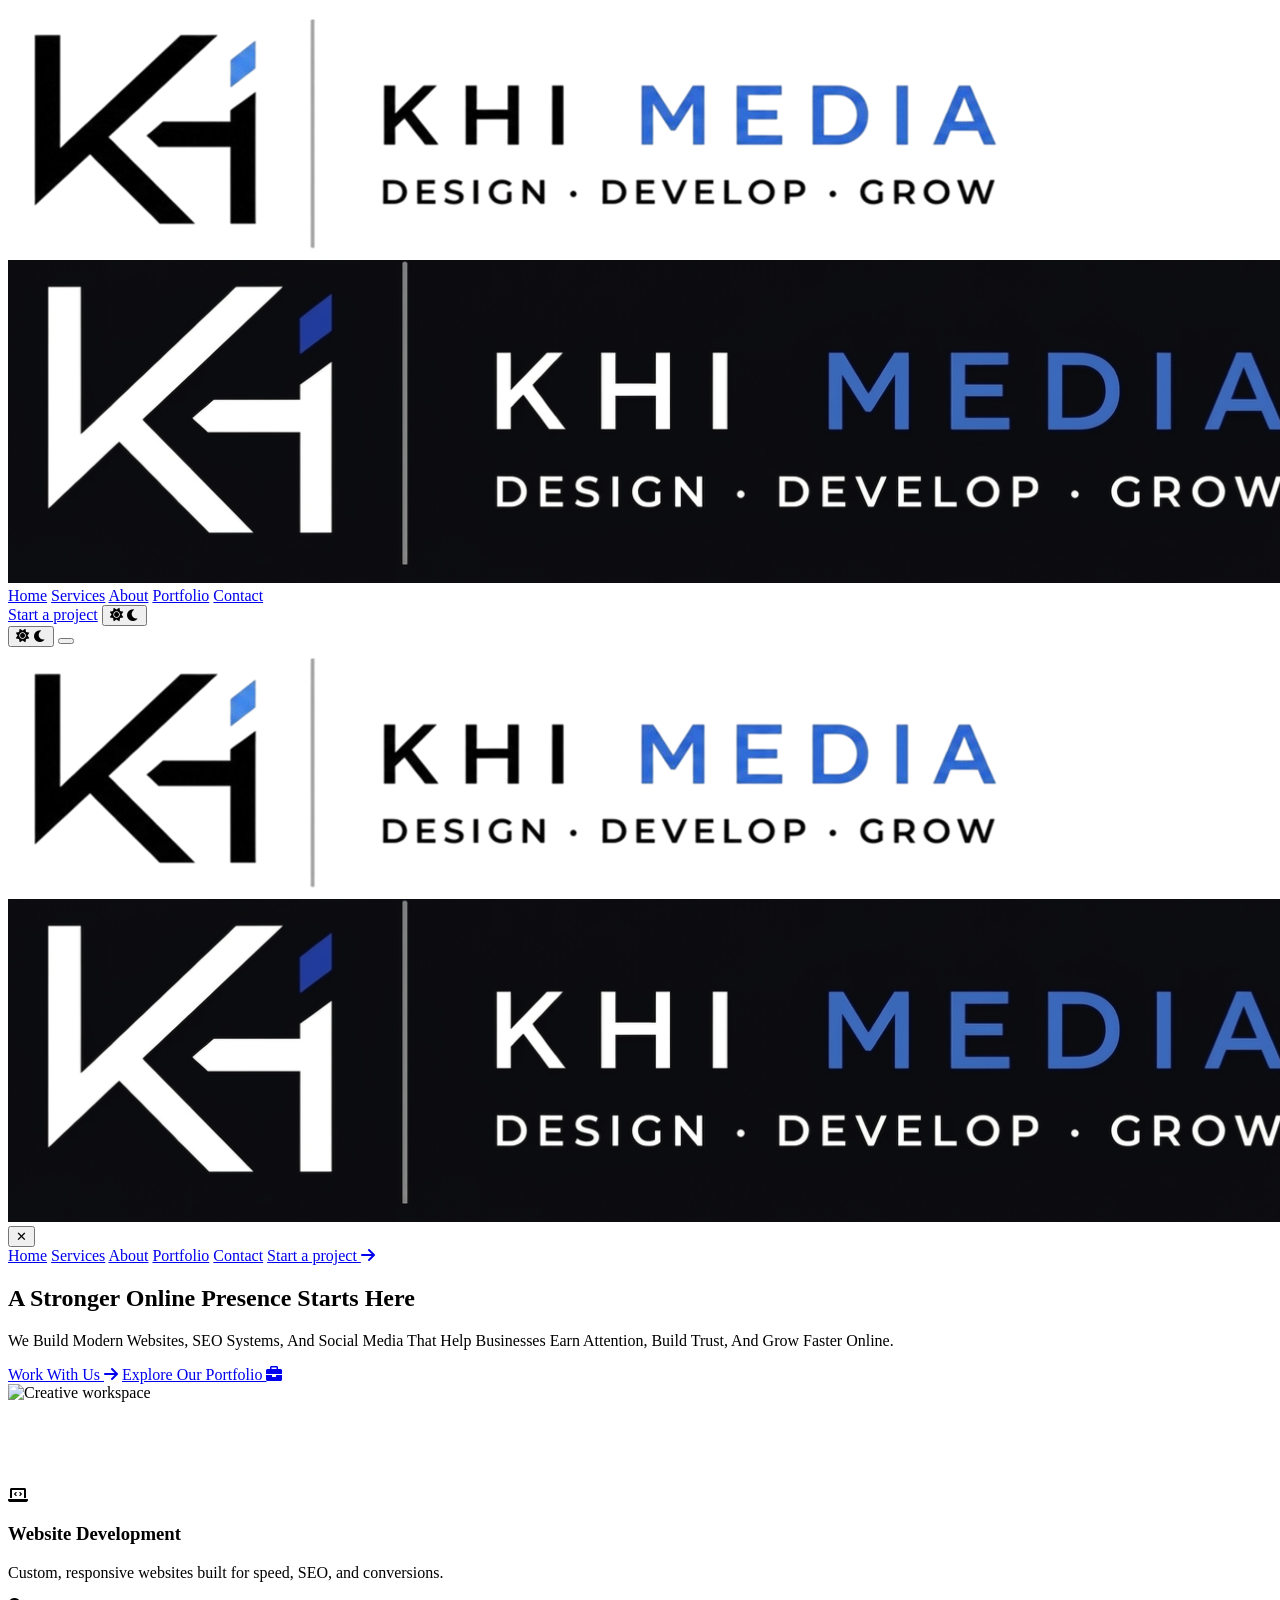
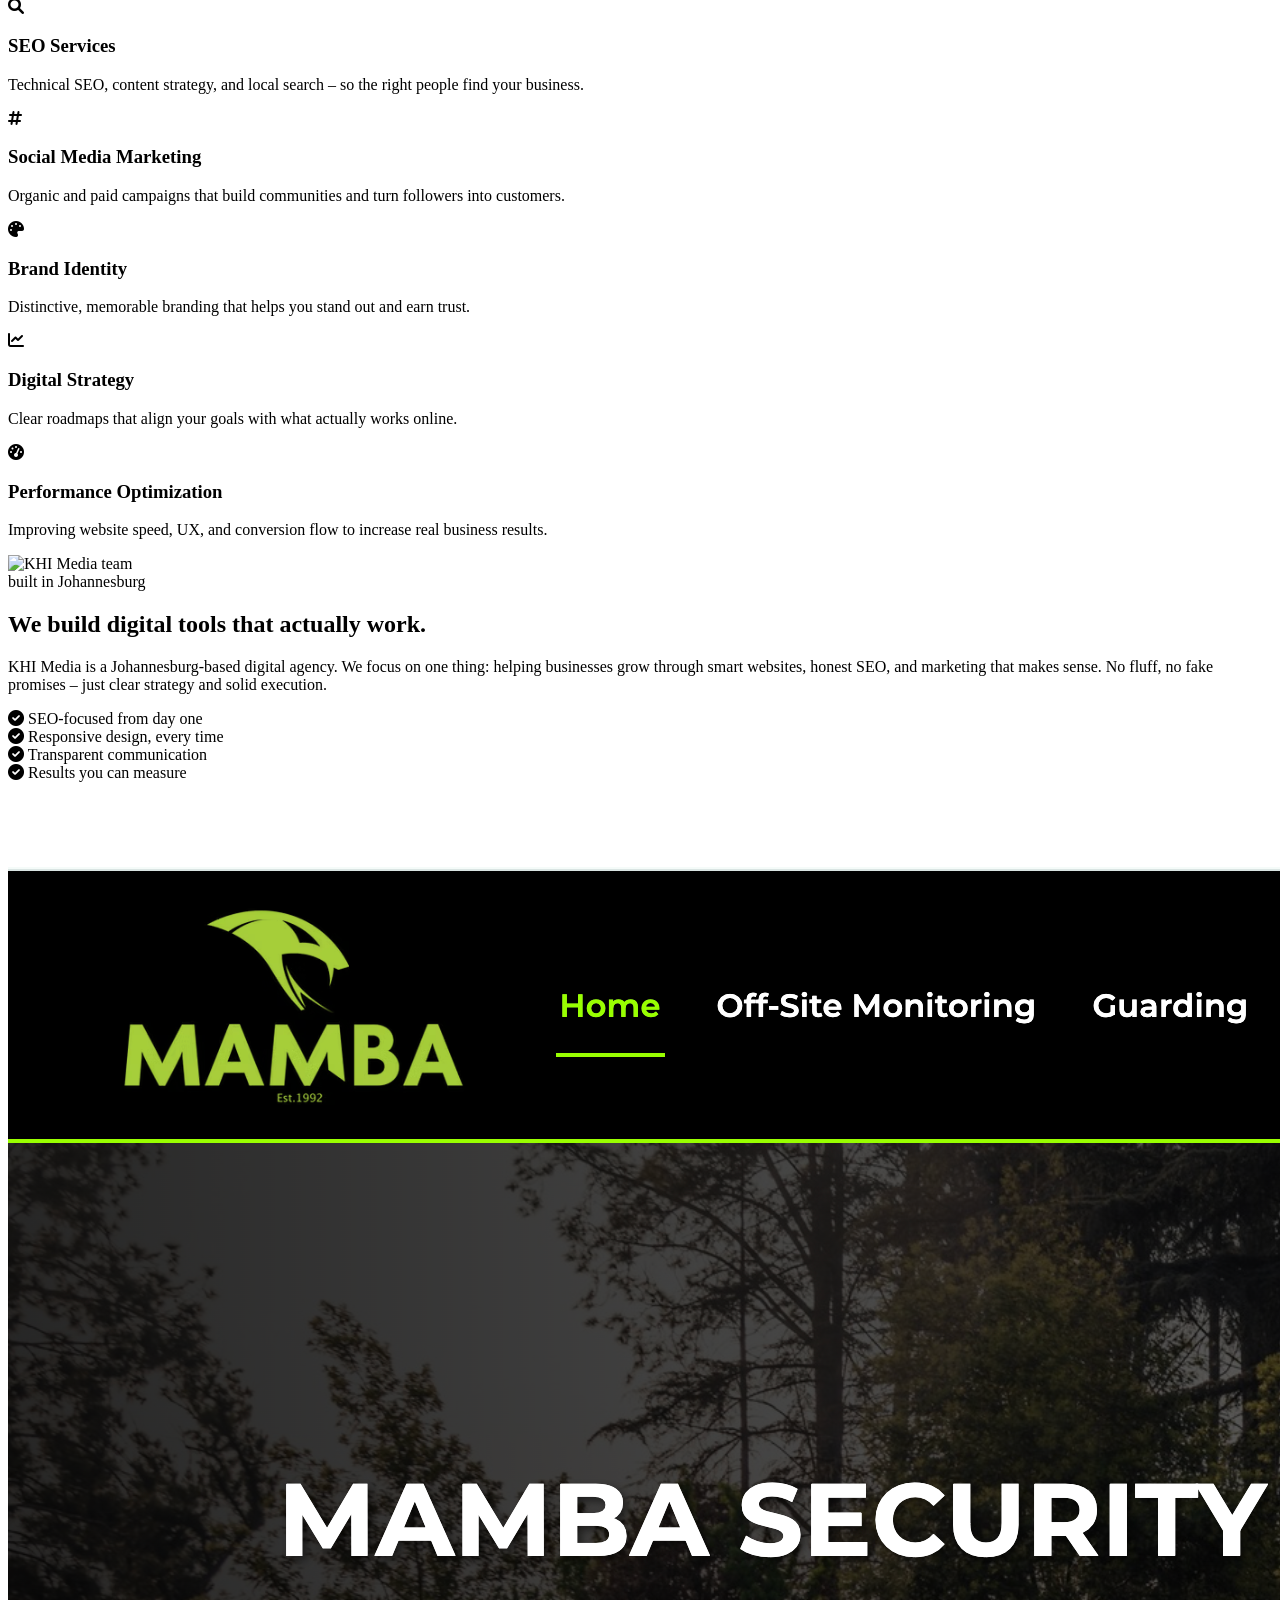
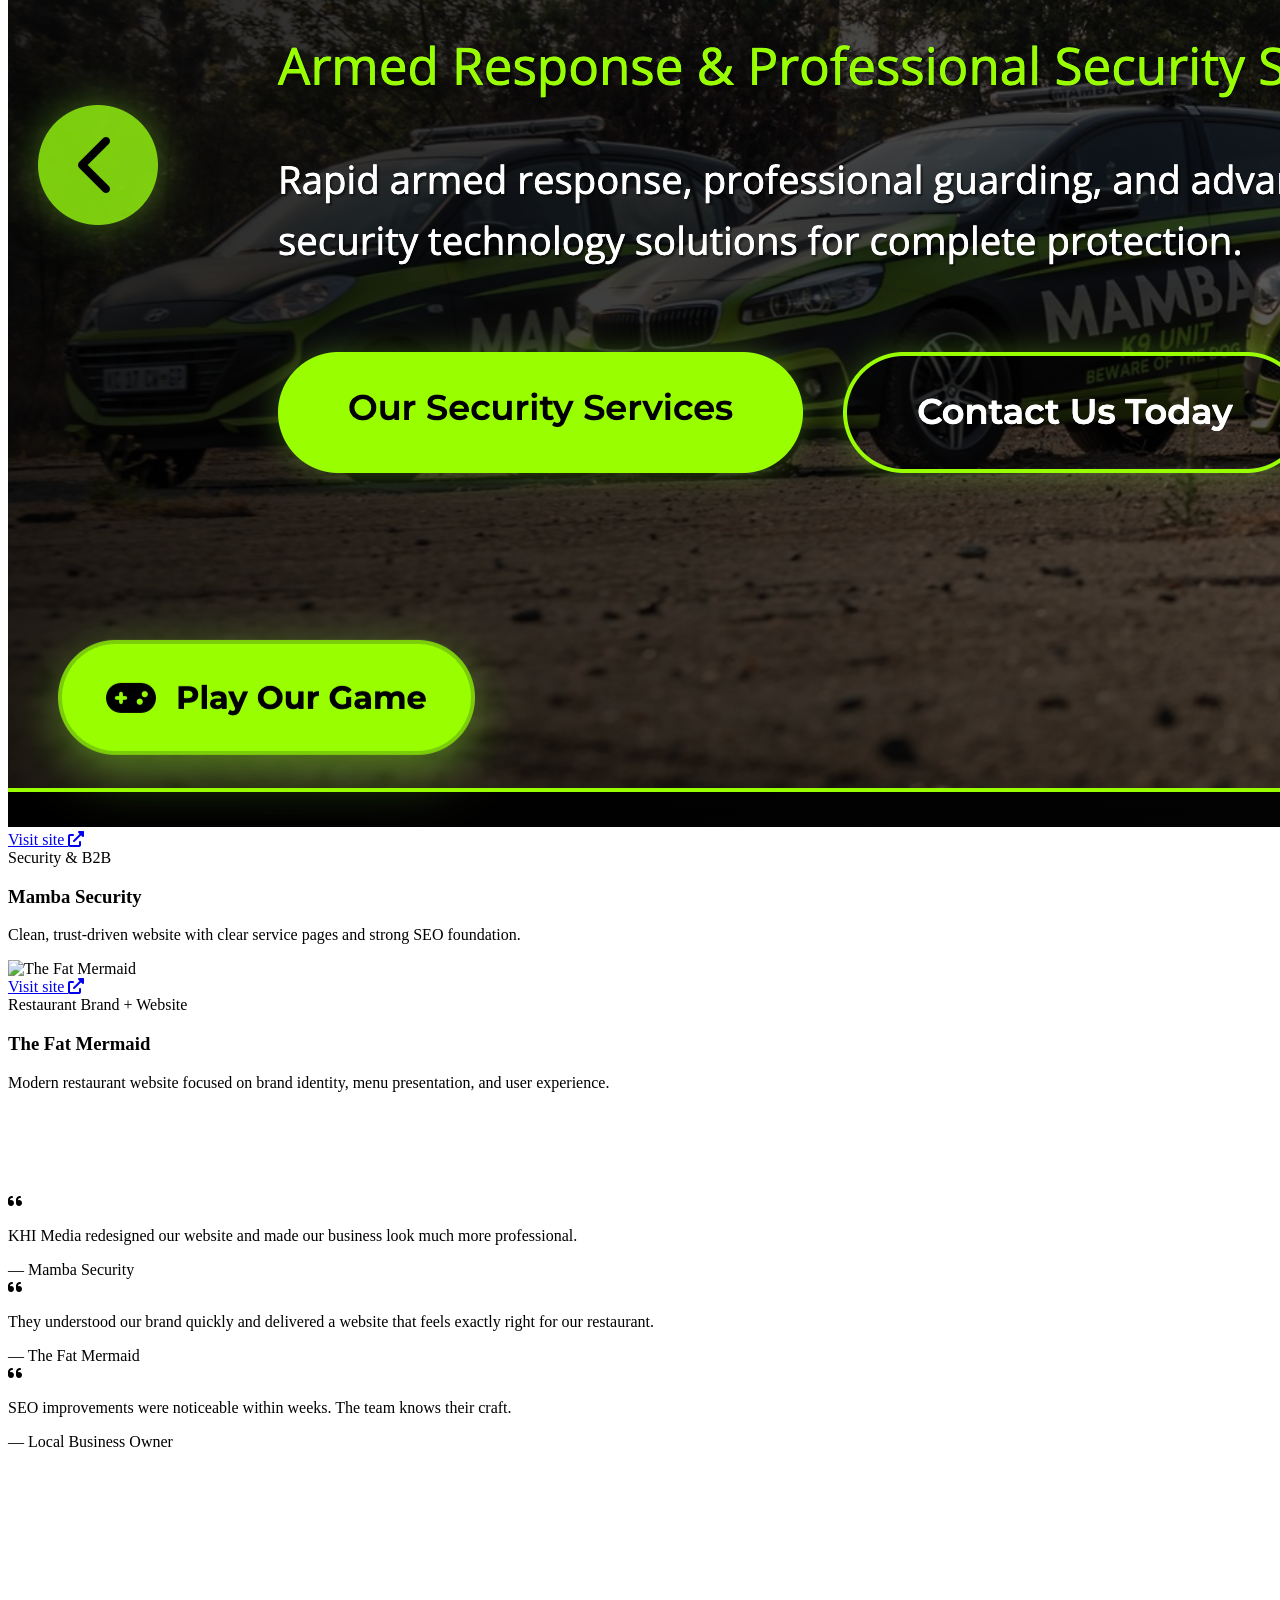
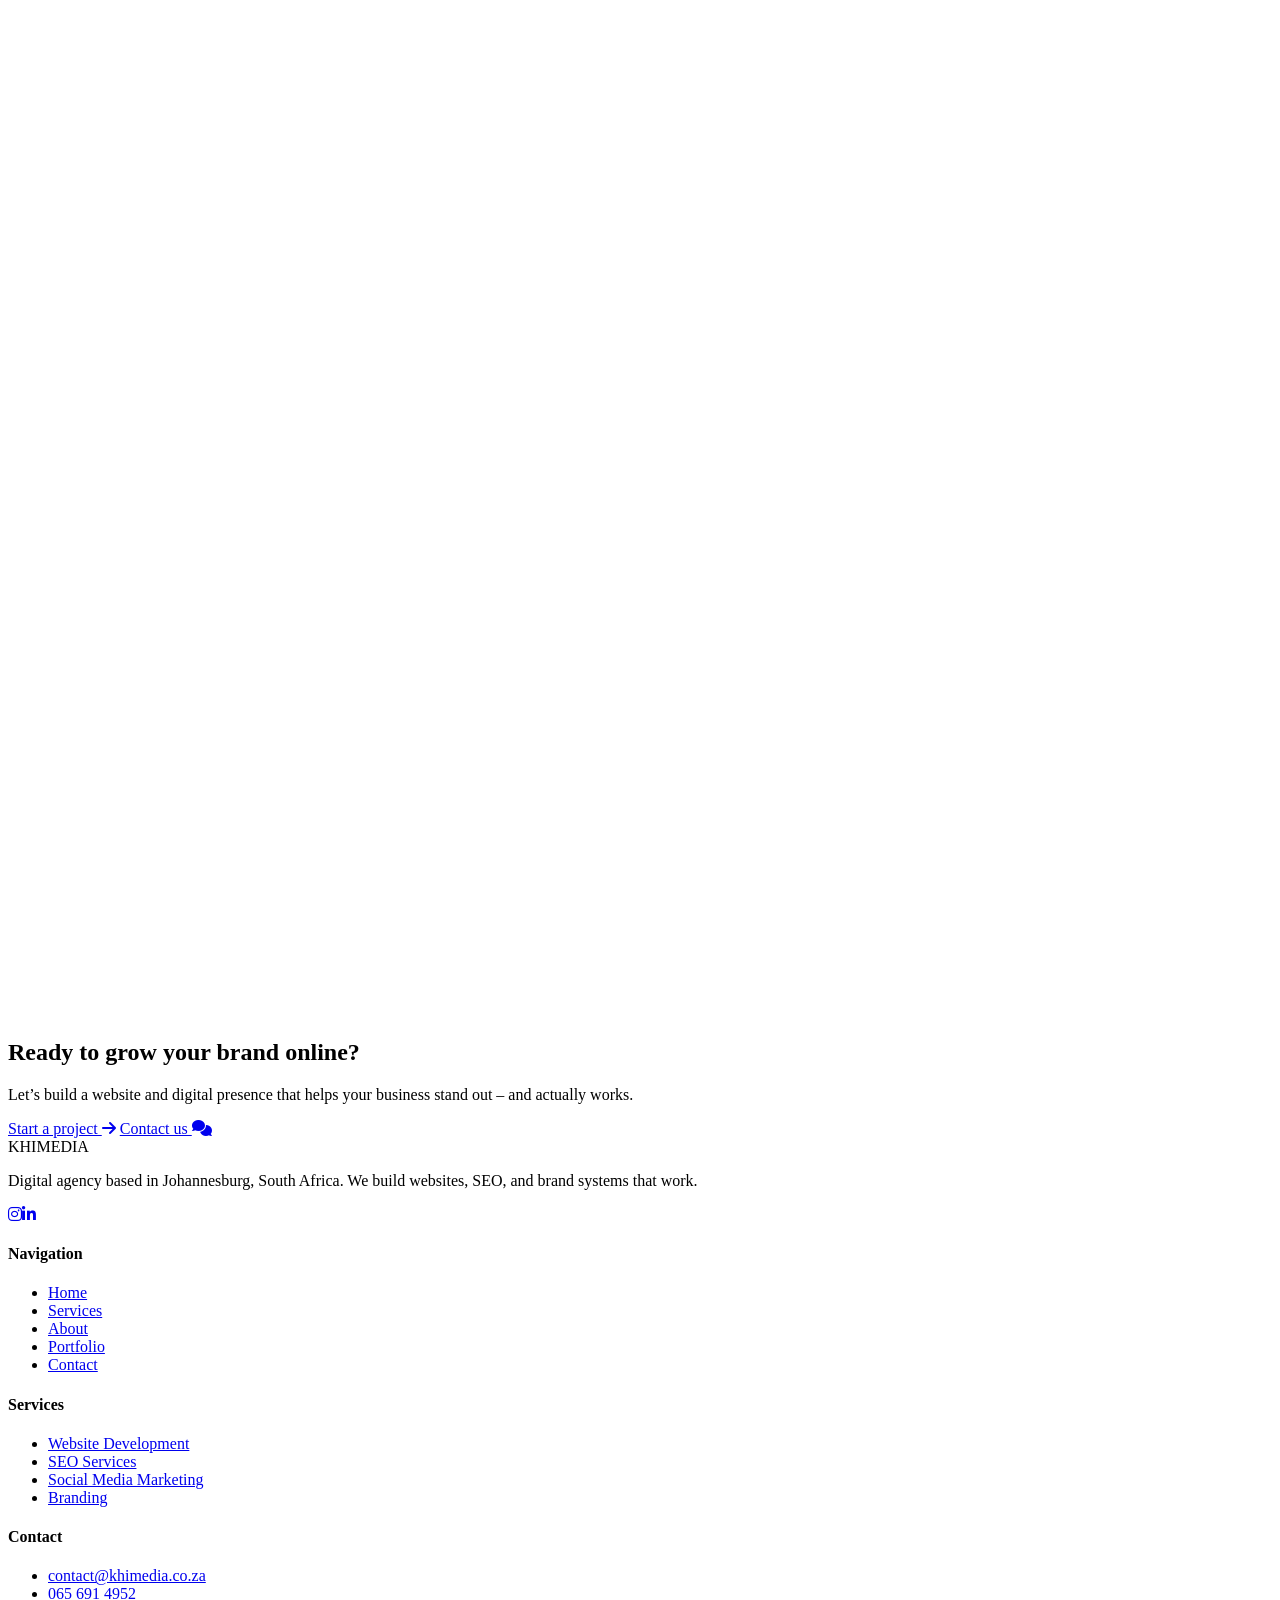
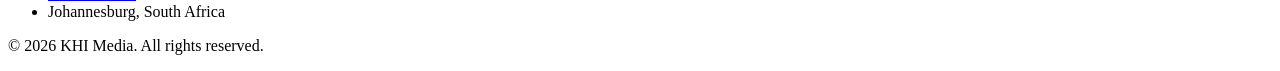
==== index.html @ cb88838f "Initial commit: KHI Media website with premium features - Responsive design with dark/light theme sw" ====
<!DOCTYPE html>
<html lang="en">
<head>
  <meta charset="UTF-8">
  <meta name="viewport" content="width=device-width, initial-scale=1.0, maximum-scale=1.0, user-scalable=no, viewport-fit=cover">
  <meta name="description" content="KHI Media — high-performance websites, SEO, and digital strategy for businesses that want to grow. Based in Johannesburg.">
  <title>KHI Media | Premium Digital Agency — Johannesburg</title>
  
  <link href="https://fonts.googleapis.com/css2?family=Inter:opsz,wght@14..32,300;14..32,400;14..32,500;14..32,600;14..32,700;14..32,800&display=swap" rel="stylesheet">
  <link href="https://api.fontshare.com/v2/css?f[]=satoshi@1,900,700,500,300,400&display=swap" rel="stylesheet">
  <link rel="stylesheet" href="https://cdnjs.cloudflare.com/ajax/libs/font-awesome/6.0.0-beta3/css/all.min.css">
  <link rel="stylesheet" href="index.css">
</head>
<body>
  <!-- Parallax Background -->
  <div class="parallax-container">
    <div class="parallax-layer parallax-bg-1"></div>
    <div class="parallax-layer parallax-bg-2"></div>
  </div>

  <header class="navbar">
    <div class="container nav-container">
      <div class="logo">
        <img src="lightlogo.png" alt="KHI Media logo" class="logo-image light-logo">
        <img src="darklogo.png" alt="KHI Media logo" class="logo-image dark-logo">
      </div>

      <nav class="nav-links">
        <a href="index.html" class="nav-link">Home</a>
        <a href="services.html" class="nav-link">Services</a>
        <a href="about.html" class="nav-link">About</a>
        <a href="portfolio.html" class="nav-link">Portfolio</a>
        <a href="contact.html" class="nav-link">Contact</a>
      </nav>

      <div class="desktop-right-group">
        <a href="contact.html" class="start-project-desktop">Start a project</a>
        <button class="theme-toggle" id="themeToggle" aria-label="Switch theme">
          <i class="fas fa-sun"></i>
          <i class="fas fa-moon"></i>
        </button>
      </div>

      <div class="mobile-controls">
        <button class="theme-toggle mobile-theme-toggle" id="mobileThemeToggle" aria-label="Switch theme">
          <i class="fas fa-sun"></i>
          <i class="fas fa-moon"></i>
        </button>
        <button class="mobile-toggle" aria-label="Menu">
          <span></span><span></span><span></span>
        </button>
      </div>
    </div>
  </header>

  <div class="menu-overlay" id="menuOverlay">
    <div class="menu-overlay-header">
      <div class="menu-logo">
        <img src="lightlogo.png" alt="KHI Media logo" class="menu-logo-image light-logo">
        <img src="darklogo.png" alt="KHI Media logo" class="menu-logo-image dark-logo">
      </div>
      <button class="menu-close-btn" id="menuCloseBtn" aria-label="Close menu">✕</button>
    </div>
    <div class="menu-overlay-inner">
      <nav class="mobile-nav">
        <a href="index.html" class="mobile-nav-link">Home</a>
        <a href="services.html" class="mobile-nav-link">Services</a>
        <a href="about.html" class="mobile-nav-link">About</a>
        <a href="portfolio.html" class="mobile-nav-link">Portfolio</a>
        <a href="contact.html" class="mobile-nav-link">Contact</a>
        <a href="contact.html" class="mobile-cta">Start a project <i class="fas fa-arrow-right"></i></a>
      </nav>
    </div>
  </div>

  <main>
    <!-- Hero Section – IMPROVED (sharp copy, clear hierarchy, no numbers) -->
    <section id="home" class="hero">
      <div class="container hero-container">
        <div class="hero-content">
          <h1 class="hero-title">A Stronger Online Presence <span class="accent-text">Starts Here</span></h1>
          <p class="hero-subtext">We Build Modern Websites, SEO Systems, And Social Media That Help Businesses Earn Attention, Build Trust, And Grow Faster Online.</p>
          <div class="hero-buttons">
            <a href="contact.html" class="btn-primary magnetic cursor-interactive">Work With Us <i class="fas fa-arrow-right"></i></a>
            <a href="portfolio.html" class="btn-secondary magnetic cursor-interactive">Explore Our Portfolio <i class="fas fa-briefcase"></i></a>
          </div>
        </div>
        <div class="hero-visual">
          <div class="ambient-glow"></div>
          <div class="hero-abstract">
            <img src="https://images.unsplash.com/photo-1557804506-669a67965ba0?w=600&auto=format" alt="Creative workspace">
          </div>
        </div>
      </div>
      <div class="section-divider-blue"></div>
    </section>

    <!-- Services Section -->
    <section id="services" class="services">
      <div class="container">
        <div class="section-header"><span class="section-tag">what we do</span><h2>Services that get results</h2></div>
        <div class="services-grid">
          <div class="service-card card-3d glass-card hover-lift magnetic cursor-interactive"><div class="card-icon"><i class="fas fa-laptop-code"></i></div><h3>Website Development</h3><p>Custom, responsive websites built for speed, SEO, and conversions.</p></div>
          <div class="service-card card-3d glass-card hover-lift magnetic cursor-interactive"><div class="card-icon"><i class="fas fa-search"></i></div><h3>SEO Services</h3><p>Technical SEO, content strategy, and local search – so the right people find your business.</p></div>
          <div class="service-card card-3d glass-card hover-lift magnetic cursor-interactive"><div class="card-icon"><i class="fas fa-hashtag"></i></div><h3>Social Media Marketing</h3><p>Organic and paid campaigns that build communities and turn followers into customers.</p></div>
          <div class="service-card card-3d glass-card hover-lift magnetic cursor-interactive"><div class="card-icon"><i class="fas fa-palette"></i></div><h3>Brand Identity</h3><p>Distinctive, memorable branding that helps you stand out and earn trust.</p></div>
          <div class="service-card card-3d glass-card hover-lift magnetic cursor-interactive"><div class="card-icon"><i class="fas fa-chart-line"></i></div><h3>Digital Strategy</h3><p>Clear roadmaps that align your goals with what actually works online.</p></div>
          <div class="service-card card-3d glass-card hover-lift magnetic cursor-interactive"><div class="card-icon"><i class="fas fa-tachometer-alt"></i></div><h3>Performance Optimization</h3><p>Improving website speed, UX, and conversion flow to increase real business results.</p></div>
        </div>
      </div>
      <div class="section-divider-blue-light"></div>
    </section>

    <!-- About Section -->
    <section id="about" class="about">
      <div class="container about-grid">
        <div class="about-image"><div class="image-wrapper"><img src="https://images.unsplash.com/photo-1522071820081-009f0129c71c?w=700&auto=format" alt="KHI Media team"></div></div>
        <div class="about-content">
          <span class="section-tag">built in Johannesburg</span>
          <h2>We build digital tools that actually work.</h2>
          <p>KHI Media is a Johannesburg‑based digital agency. We focus on one thing: helping businesses grow through smart websites, honest SEO, and marketing that makes sense. No fluff, no fake promises – just clear strategy and solid execution.</p>
          <div class="feature-list">
            <div><i class="fas fa-check-circle"></i> SEO‑focused from day one</div>
            <div><i class="fas fa-check-circle"></i> Responsive design, every time</div>
            <div><i class="fas fa-check-circle"></i> Transparent communication</div>
            <div><i class="fas fa-check-circle"></i> Results you can measure</div>
          </div>
        </div>
      </div>
      <div class="section-divider-blue"></div>
    </section>

    <!-- Portfolio Section -->
    <section id="portfolio" class="portfolio">
      <div class="container">
        <div class="section-header"><span class="section-tag">websites built to perform</span><h2>Recent work that speaks for itself</h2></div>
        <div class="portfolio-grid">
          <div class="portfolio-card"><div class="portfolio-image"><img src="mamba.png" alt="Mamba Security"><div class="overlay"><a href="https://mambasecurity.co.za" target="_blank" class="overlay-link">Visit site <i class="fas fa-external-link-alt"></i></a></div></div><div class="portfolio-info"><span class="portfolio-category">Security & B2B</span><h3>Mamba Security</h3><p>Clean, trust‑driven website with clear service pages and strong SEO foundation.</p></div></div>
          <div class="portfolio-card"><div class="portfolio-image"><img src="https://images.unsplash.com/photo-1552664730-d307ca884978?w=700&auto=format" alt="The Fat Mermaid"><div class="overlay"><a href="https://thefatmermaid.online" target="_blank" class="overlay-link">Visit site <i class="fas fa-external-link-alt"></i></a></div></div><div class="portfolio-info"><span class="portfolio-category">Restaurant Brand + Website</span><h3>The Fat Mermaid</h3><p>Modern restaurant website focused on brand identity, menu presentation, and user experience.</p></div></div>
        </div>
      </div>
      <div class="section-divider-blue-light"></div>
    </section>

    <!-- Testimonials -->
    <section class="testimonials">
      <div class="container">
        <div class="section-header"><span class="section-tag">trusted by growing brands</span><h2>What our clients say</h2></div>
        <div class="testimonial-grid">
          <div class="testimonial-card"><i class="fas fa-quote-left"></i><p>KHI Media redesigned our website and made our business look much more professional.</p><div class="author">— Mamba Security</div></div>
          <div class="testimonial-card"><i class="fas fa-quote-left"></i><p>They understood our brand quickly and delivered a website that feels exactly right for our restaurant.</p><div class="author">— The Fat Mermaid</div></div>
          <div class="testimonial-card"><i class="fas fa-quote-left"></i><p>SEO improvements were noticeable within weeks. The team knows their craft.</p><div class="author">— Local Business Owner</div></div>
        </div>
      </div>
      <div class="section-divider-blue"></div>
    </section>

    <!-- Process -->
    <section id="process" class="process">
      <div class="container">
        <div class="section-header"><span class="section-tag">our process</span><h2>How we work together</h2></div>
        <div class="process-steps">
          <div class="step"><div class="step-number">01</div><div class="step-icon"><i class="fas fa-lightbulb"></i></div><h3>Discovery</h3><p>We learn your goals, audience, and competition.</p></div>
          <div class="step"><div class="step-number">02</div><div class="step-icon"><i class="fas fa-chalkboard-user"></i></div><h3>Strategy</h3><p>Define clear milestones and the best approach.</p></div>
          <div class="step"><div class="step-number">03</div><div class="step-icon"><i class="fas fa-cogs"></i></div><h3>Build</h3><p>Design, develop, and optimise for performance.</p></div>
          <div class="step"><div class="step-number">04</div><div class="step-icon"><i class="fas fa-chart-line"></i></div><h3>Refine</h3><p>Launch, monitor, and improve over time.</p></div>
        </div>
      </div>
      <div class="section-divider-blue-light"></div>
    </section>

    <!-- FAQ -->
    <section class="faq">
      <div class="container">
        <div class="section-header"><span class="section-tag">answers</span><h2>Frequently asked questions</h2></div>
        <div class="faq-list">
          <div class="faq-item"><button class="faq-question">How long does a website project take?<i class="fas fa-chevron-down"></i></button><div class="faq-answer"><p>Most websites take 3–6 weeks, depending on complexity and content.</p></div></div>
          <div class="faq-item"><button class="faq-question">Do you only work with businesses in Johannesburg?<i class="fas fa-chevron-down"></i></button><div class="faq-answer"><p>No – we work with clients across South Africa and internationally.</p></div></div>
          <div class="faq-item"><button class="faq-question">Do you offer SEO services?<i class="fas fa-chevron-down"></i></button><div class="faq-answer"><p>Yes, SEO is part of every website we build, and we also offer standalone SEO packages.</p></div></div>
          <div class="faq-item"><button class="faq-question">Can you redesign an existing website?<i class="fas fa-chevron-down"></i></button><div class="faq-answer"><p>Absolutely – we specialise in modernising older sites while keeping SEO value intact.</p></div></div>
          <div class="faq-item"><button class="faq-question">Will my website work on mobile devices?<i class="fas fa-chevron-down"></i></button><div class="faq-answer"><p>Yes, every site we build is fully responsive and tested on all screen sizes.</p></div></div>
          <div class="faq-item"><button class="faq-question">Do you provide website maintenance?<i class="fas fa-chevron-down"></i></button><div class="faq-answer"><p>Yes, we offer maintenance plans to keep your site secure and up‑to‑date.</p></div></div>
          <div class="faq-item"><button class="faq-question">How do I get started?<i class="fas fa-chevron-down"></i></button><div class="faq-answer"><p>Just click "Start a project" or contact us directly. We'll schedule a free consultation.</p></div></div>
        </div>
      </div>
      <div class="section-divider-blue"></div>
    </section>

    <!-- Final CTA -->
    <section id="contact" class="final-cta">
      <div class="container">
        <div class="cta-card">
          <h2>Ready to grow your brand online?</h2>
          <p>Let’s build a website and digital presence that helps your business stand out – and actually works.</p>
          <div class="cta-buttons">
            <a href="contact.html" class="btn-primary btn-large">Start a project <i class="fas fa-arrow-right"></i></a>
            <a href="contact.html" class="btn-secondary btn-large">Contact us <i class="fas fa-comments"></i></a>
          </div>
        </div>
      </div>
    </section>
  </main>

  <footer class="footer">
    <div class="container">
      <div class="footer-grid">
        <div class="footer-brand"><div class="logo-footer">KHI<span>MEDIA</span></div><p>Digital agency based in Johannesburg, South Africa. We build websites, SEO, and brand systems that work.</p><div class="social-links"><a href="#"><i class="fab fa-instagram"></i></a><a href="#"><i class="fab fa-linkedin-in"></i></a><a href="#"><i class="fab fa-x-twitter"></i></a></div></div>
        <div class="footer-links"><div><h4>Navigation</h4><ul><li><a href="index.html">Home</a></li><li><a href="services.html">Services</a></li><li><a href="about.html">About</a></li><li><a href="portfolio.html">Portfolio</a></li><li><a href="contact.html">Contact</a></li></ul></div><div><h4>Services</h4><ul><li><a href="services.html">Website Development</a></li><li><a href="services.html">SEO Services</a></li><li><a href="services.html">Social Media Marketing</a></li><li><a href="services.html">Branding</a></li></ul></div><div><h4>Contact</h4><ul><li><a href="mailto:contact@khimedia.co.za">contact@khimedia.co.za</a></li><li><a href="tel:+27656914952">065 691 4952</a></li><li>Johannesburg, South Africa</li></ul></div></div>
      </div>
      <div class="footer-bottom"><p>© <span id="currentYear"></span> KHI Media. All rights reserved.</p></div>
    </div>
  </footer>

  <script src="index.js"></script>
</body>
</html>
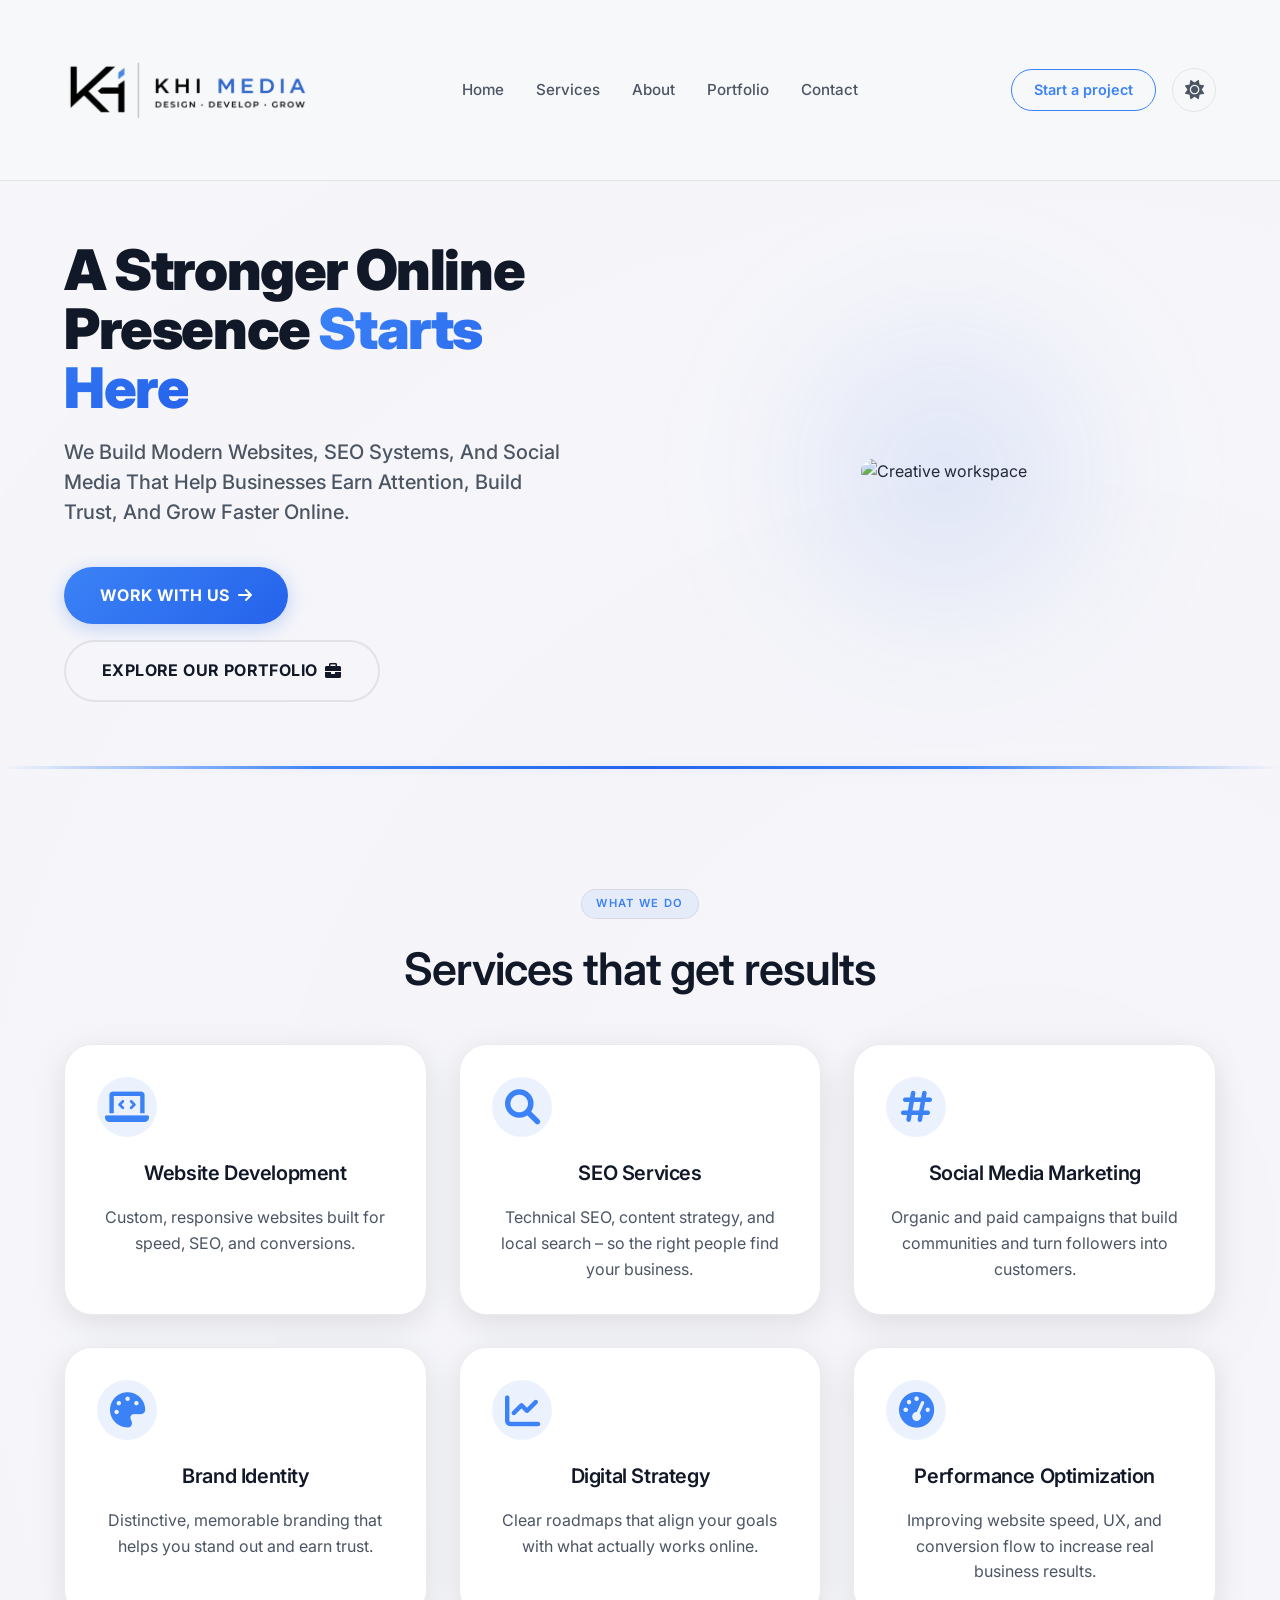
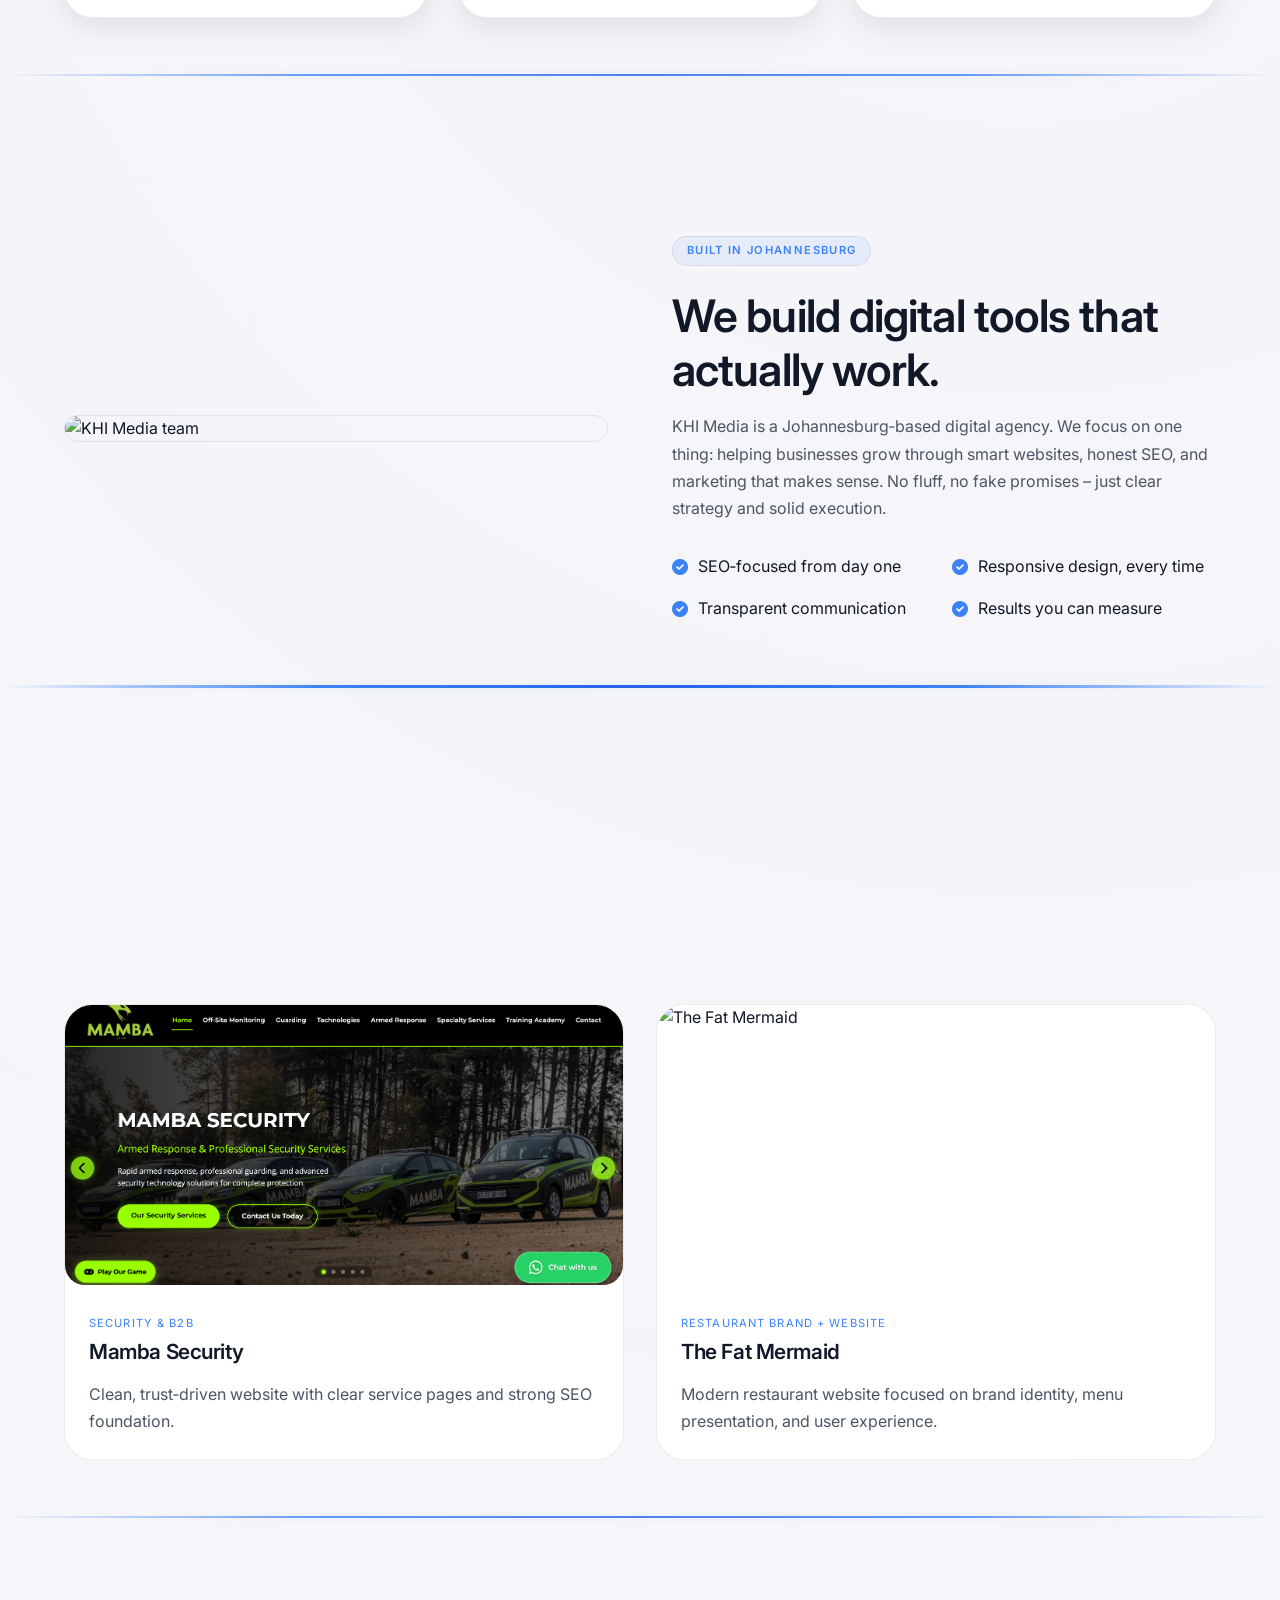
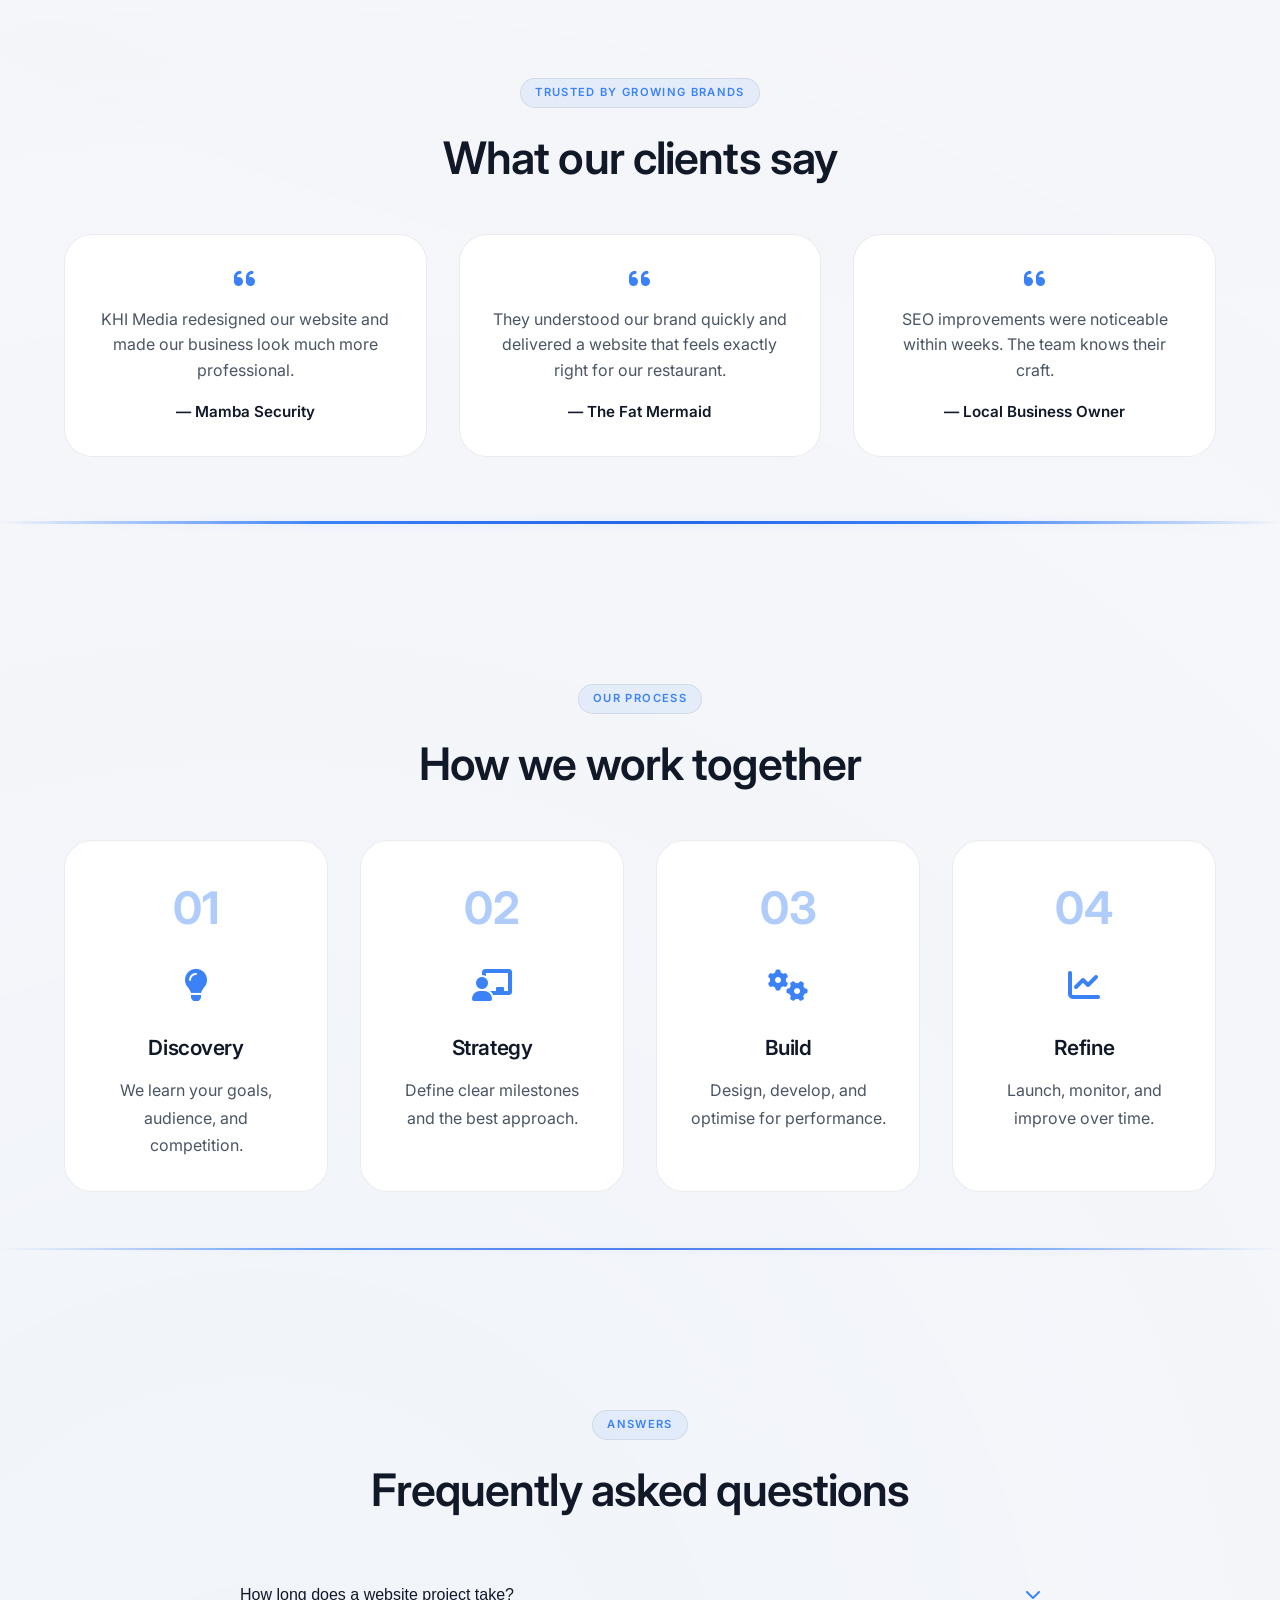
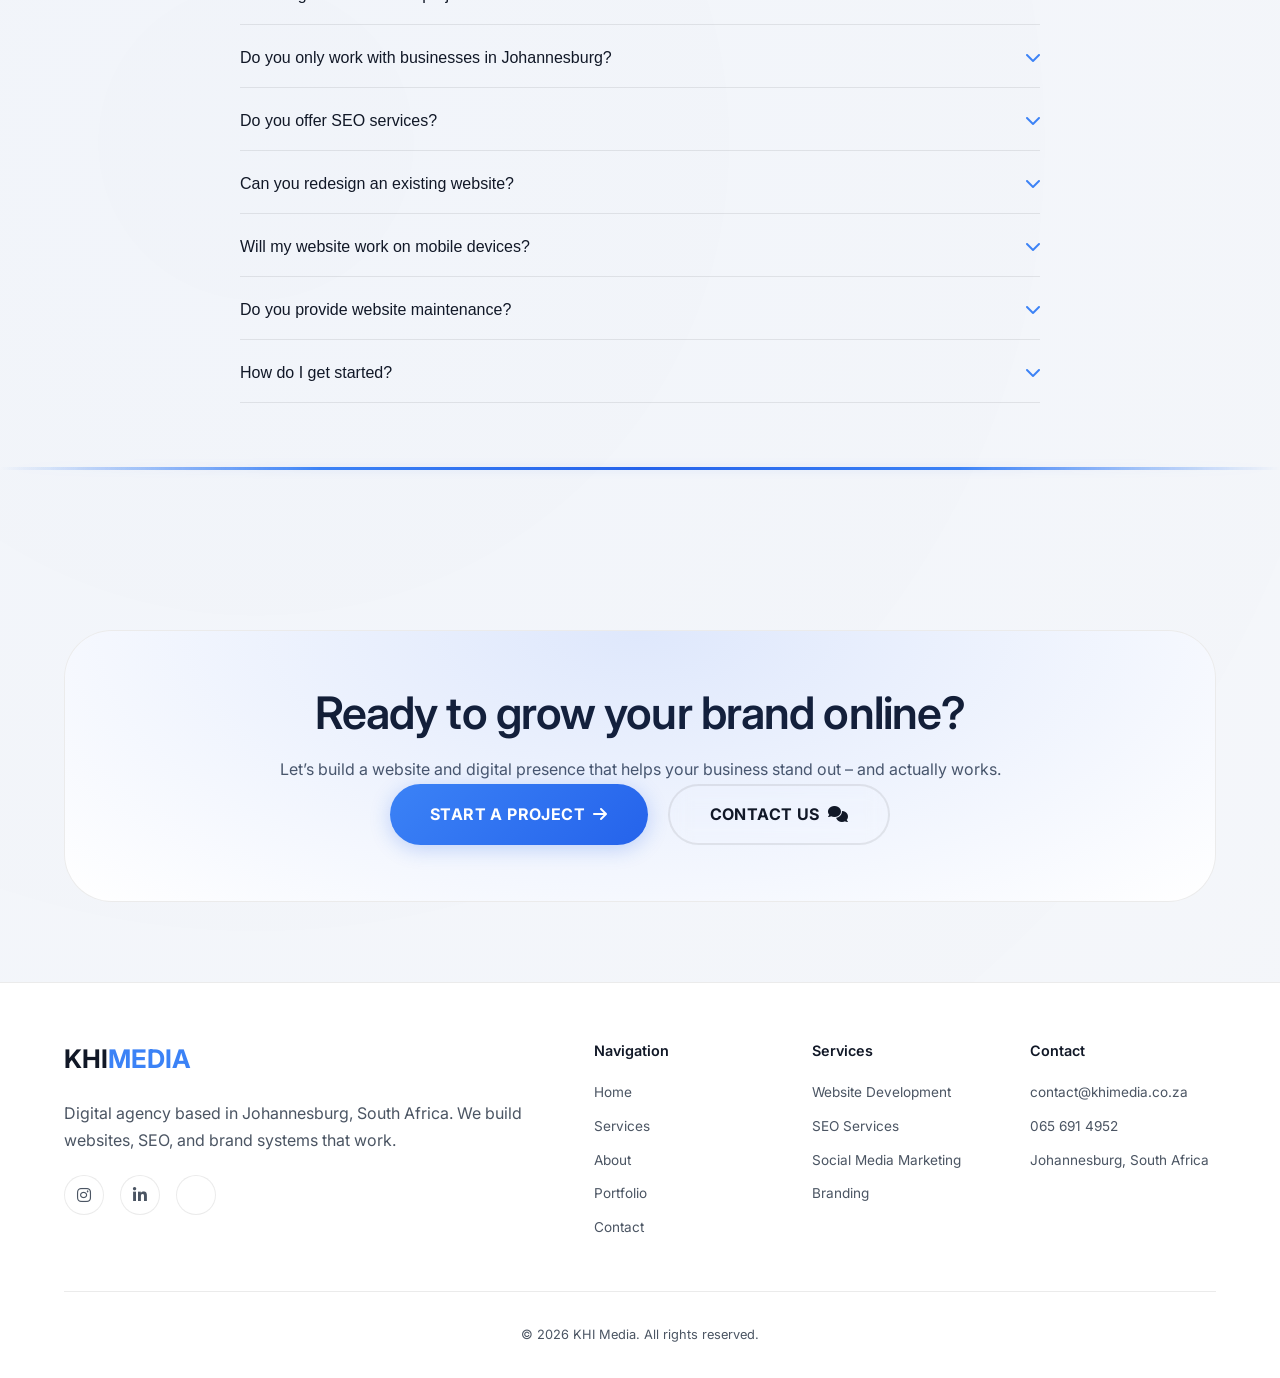
==== commit e9da957e: "Fix CSS loading issue - correct filename case sensitivity GitHub Pages is case-sensitive. Changed hr" ====
--- a/index.html
+++ b/index.html
@@ -9,7 +9,7 @@
   <link href="https://fonts.googleapis.com/css2?family=Inter:opsz,wght@14..32,300;14..32,400;14..32,500;14..32,600;14..32,700;14..32,800&display=swap" rel="stylesheet">
   <link href="https://api.fontshare.com/v2/css?f[]=satoshi@1,900,700,500,300,400&display=swap" rel="stylesheet">
   <link rel="stylesheet" href="https://cdnjs.cloudflare.com/ajax/libs/font-awesome/6.0.0-beta3/css/all.min.css">
-  <link rel="stylesheet" href="index.css">
+  <link rel="stylesheet" href="Index.css">
 </head>
 <body>
   <!-- Parallax Background -->
--- a/Index.css
+++ b/Index.css
@@ -0,0 +1,1439 @@
+/* ========== VARIABLES (light/dark) ========== */
+:root {
+  --bg-primary: #F7F8FA;
+  --bg-gradient: radial-gradient(ellipse at 20% 30%, rgba(37,99,235,0.04), transparent 70%);
+  --bg-card: #FFFFFF;
+  --bg-surface: #F1F3F6;
+  --border: rgba(0,0,0,0.08);
+  --border-hover: rgba(0,0,0,0.12);
+  --text-primary: #111827;
+  --text-secondary: #4B5563;
+  --accent: #2563EB;
+  --accent-light: #3B82F6;
+  --accent-hover: #1D4ED8;
+  --accent-glow: rgba(37,99,235,0.15);
+  --shadow-sm: 0 2px 4px rgba(0,0,0,0.02);
+  --shadow-md: 0 8px 20px rgba(0,0,0,0.04);
+  --shadow-lg: 0 16px 32px rgba(0,0,0,0.06);
+  --hero-glow: rgba(37,99,235,0.08);
+  --navbar-bg: rgba(247, 248, 250, 0.85);
+  --transition: all 0.3s cubic-bezier(0.2, 0.9, 0.4, 1.1);
+  --container-max: 1280px;
+}
+
+[data-theme="dark"] {
+  --bg-primary: #0B0B0F;
+  --bg-gradient: radial-gradient(ellipse at 20% 30%, rgba(37,99,235,0.12), transparent 70%);
+  --bg-card: #111318;
+  --bg-surface: #151A22;
+  --border: rgba(255,255,255,0.06);
+  --border-hover: rgba(255,255,255,0.12);
+  --text-primary: #F5F7FA;
+  --text-secondary: #9CA3AF;
+  --accent: #2563EB;
+  --accent-light: #3B82F6;
+  --accent-hover: #3B82F6;
+  --accent-glow: rgba(37,99,235,0.25);
+  --shadow-sm: 0 2px 4px rgba(0,0,0,0.4);
+  --shadow-md: 0 8px 20px rgba(0,0,0,0.5);
+  --shadow-lg: 0 16px 32px rgba(0,0,0,0.6);
+  --hero-glow: rgba(37,99,235,0.2);
+  --navbar-bg: rgba(11, 11, 15, 0.85);
+}
+
+* {
+  margin: 0;
+  padding: 0;
+  box-sizing: border-box;
+  transition: background-color 0.3s ease, border-color 0.2s ease, box-shadow 0.3s ease, color 0.2s ease;
+}
+
+html {
+  scroll-behavior: smooth;
+  scroll-padding-top: 80px;
+}
+
+body {
+  font-family: 'Inter', sans-serif;
+  background-color: var(--bg-primary);
+  background-image: var(--bg-gradient);
+  color: var(--text-primary);
+  line-height: 1.6;
+  overflow-x: hidden;
+}
+
+.container {
+  max-width: var(--container-max);
+  width: 90%;
+  margin: 0 auto;
+}
+
+/* ========== TYPOGRAPHY ========== */
+h1, h2, h3, .section-tag, .logo-text, .mobile-nav-link {
+  font-family: 'Satoshi', 'Inter', sans-serif;
+  font-weight: 600;
+  letter-spacing: -0.02em;
+}
+
+h1 {
+  font-size: clamp(2.8rem, 8vw, 5rem);
+  line-height: 1.1;
+  margin-bottom: 1.5rem;
+}
+
+h2 {
+  font-size: clamp(1.8rem, 4.5vw, 2.8rem);
+  margin-bottom: 1rem;
+  line-height: 1.2;
+}
+
+h3 {
+  font-size: 1.3rem;
+  margin-bottom: 0.8rem;
+}
+
+p {
+  color: var(--text-secondary);
+  line-height: 1.7;
+}
+
+.accent-text { color: var(--accent-light); }
+
+.section-tag {
+  display: inline-block;
+  font-size: 0.7rem;
+  text-transform: uppercase;
+  letter-spacing: 0.12em;
+  color: var(--accent-light);
+  background: rgba(59,130,246,0.08);
+  border: 1px solid var(--border);
+  padding: 5px 14px;
+  border-radius: 40px;
+  margin-bottom: 1.5rem;
+}
+
+.section-header {
+  text-align: center;
+  max-width: 700px;
+  margin: 0 auto 48px auto;
+}
+
+/* ========== DIVIDERS ========== */
+.section-divider-blue, .section-divider-blue-light {
+  width: 100%;
+  height: 3px;
+  margin: 64px 0 0;
+  background: linear-gradient(90deg, transparent, var(--accent-light), var(--accent), var(--accent-light), transparent);
+  border-radius: 3px;
+  filter: drop-shadow(0 0 4px var(--accent-glow));
+}
+.section-divider-blue-light { height: 2px; opacity: 0.8; margin: 56px 0 0; }
+
+/* ========== HEADER ========== */
+.navbar {
+  position: sticky; top: 0; z-index: 100;
+  background: var(--navbar-bg); backdrop-filter: blur(16px);
+  border-bottom: 1px solid var(--border);
+  padding: 20px 0;
+}
+.nav-container {
+  display: flex;
+  justify-content: space-between;
+  align-items: center;
+  gap: 1rem;
+}
+.logo { 
+  flex-shrink: 0; 
+}
+.logo-image { 
+  height: 140px; 
+  width: 245px; 
+  display: block; 
+  object-fit: contain;
+}
+
+.light-logo { 
+  display: block; 
+  height: 140px; 
+  width: 245px; 
+  object-fit: contain;
+}
+
+.dark-logo { 
+  display: none; 
+  height: 140px; 
+  width: 245px; 
+  object-fit: contain;
+}
+
+.logo-placeholder img { 
+  height: 140px; 
+  width: 245px; 
+  display: block; 
+  object-fit: contain;
+}
+
+[data-theme="dark"] .light-logo { display: none; }
+[data-theme="dark"] .dark-logo { display: block; }
+
+/* Desktop */
+.nav-links {
+  display: flex;
+  gap: 2rem;
+  justify-content: center;
+  flex: 1;
+}
+.nav-link {
+  text-decoration: none;
+  color: var(--text-secondary);
+  font-weight: 500;
+  transition: var(--transition);
+  font-size: 0.95rem;
+}
+.nav-link:hover, .nav-link.active { color: var(--accent-light); }
+
+.desktop-right-group {
+  display: flex;
+  align-items: center;
+  gap: 1rem;
+  flex-shrink: 0;
+}
+.start-project-desktop {
+  background: transparent;
+  border: 1.5px solid var(--accent-light);
+  color: var(--accent-light);
+  padding: 8px 22px;
+  border-radius: 40px;
+  text-decoration: none;
+  font-weight: 600;
+  transition: var(--transition);
+  font-size: 0.9rem;
+}
+.start-project-desktop:hover {
+  background: var(--accent-light);
+  color: white;
+  transform: translateY(-2px);
+  box-shadow: 0 4px 12px rgba(59,130,246,0.3);
+}
+
+/* Theme toggle */
+.theme-toggle {
+  background: transparent;
+  border: 1px solid var(--border);
+  border-radius: 40px;
+  width: 44px;
+  height: 44px;
+  display: flex;
+  align-items: center;
+  justify-content: center;
+  cursor: pointer;
+  transition: var(--transition);
+  color: var(--text-secondary);
+  font-size: 1.2rem;
+}
+.theme-toggle:hover { border-color: var(--accent-light); color: var(--accent-light); transform: scale(1.02); }
+.theme-toggle .fa-sun { display: inline-block; }
+.theme-toggle .fa-moon { display: none; }
+.theme-toggle.dark .fa-sun { display: none; }
+.theme-toggle.dark .fa-moon { display: inline-block; }
+
+/* Mobile controls */
+.mobile-controls {
+  display: none;
+  align-items: center;
+  gap: 0.8rem;
+  flex-shrink: 0;
+}
+.mobile-toggle {
+  background: none;
+  border: none;
+  flex-direction: column;
+  gap: 6px;
+  cursor: pointer;
+  width: 30px;
+  height: 30px;
+  display: flex;
+  align-items: center;
+  justify-content: center;
+}
+.mobile-toggle span {
+  width: 28px;
+  height: 2px;
+  background: var(--text-primary);
+  transition: 0.3s;
+}
+
+/* ========== MOBILE MENU (SLIDE FROM RIGHT) ========== */
+.menu-overlay {
+  position: fixed;
+  top: 0;
+  right: 0;
+  width: 100%;
+  max-width: 400px;
+  height: 100%;
+  background: var(--bg-primary);
+  backdrop-filter: blur(20px);
+  z-index: 200;
+  transform: translateX(100%);
+  transition: transform 0.4s cubic-bezier(0.2, 0.9, 0.4, 1.1);
+  box-shadow: -4px 0 20px rgba(0,0,0,0.2);
+  overflow-y: auto;
+}
+[data-theme="dark"] .menu-overlay {
+  background: #0B0B0F;
+}
+.menu-overlay.active {
+  transform: translateX(0);
+}
+.menu-overlay-header {
+  display: flex;
+  justify-content: space-between;
+  align-items: center;
+  padding: 24px;
+  border-bottom: 1px solid var(--border);
+}
+.menu-logo img,
+.menu-logo-image {
+  height: 140px;
+  width: 245px;
+  object-fit: contain;
+}
+
+.menu-logo .light-logo { 
+  display: block; 
+  height: 140px; 
+  width: 245px; 
+  object-fit: contain;
+}
+
+.menu-logo .dark-logo { 
+  display: none; 
+  height: 140px; 
+  width: 245px; 
+  object-fit: contain;
+}
+
+[data-theme="dark"] .menu-logo .light-logo { display: none; }
+[data-theme="dark"] .menu-logo .dark-logo { display: block; }
+.menu-close-btn {
+  background: transparent;
+  border: 1px solid var(--border);
+  color: var(--text-primary);
+  font-size: 1.4rem;
+  width: 40px;
+  height: 40px;
+  border-radius: 50%;
+  display: flex;
+  align-items: center;
+  justify-content: center;
+  cursor: pointer;
+  transition: var(--transition);
+}
+.menu-close-btn:hover {
+  border-color: var(--accent-light);
+  color: var(--accent-light);
+}
+.menu-overlay-inner {
+  padding: 40px 24px;
+}
+.mobile-nav {
+  display: flex;
+  flex-direction: column;
+  gap: 1.5rem;
+}
+.mobile-nav-link {
+  font-size: 1.4rem;
+  font-weight: 500;
+  text-decoration: none;
+  color: var(--text-secondary);
+  transition: 0.2s;
+  padding: 8px 0;
+  border-bottom: 1px solid var(--border);
+}
+.mobile-nav-link:hover {
+  color: var(--accent-light);
+  padding-left: 8px;
+}
+.mobile-cta {
+  display: inline-block;
+  margin-top: 1.5rem;
+  background: var(--accent-light);
+  color: white;
+  padding: 12px 24px;
+  border-radius: 40px;
+  text-decoration: none;
+  font-weight: 600;
+  font-size: 1rem;
+  text-align: center;
+  transition: 0.2s;
+}
+.mobile-cta:hover {
+  background: var(--accent-hover);
+  transform: translateY(-2px);
+}
+
+/* ========== RESPONSIVE (hide desktop on mobile) ========== */
+@media (max-width: 768px) {
+  .nav-links, .desktop-right-group { display: none; }
+  .mobile-controls { display: flex; }
+  
+  /* Mobile hero adjustments */
+  .hero-title {
+    font-size: 2rem !important;
+    line-height: 1.2 !important;
+  }
+  
+  .hero-subtext {
+    font-size: 1rem !important;
+  }
+  
+  /* Mobile button adjustments */
+  .btn-primary, .btn-secondary {
+    padding: 12px 24px !important;
+    font-size: 0.9rem !important;
+  }
+  
+  /* Mobile card adjustments */
+  .card-3d:hover {
+    transform: none !important;
+  }
+  
+  .service-card {
+    transform: none !important;
+  }
+}
+@media (min-width: 769px) {
+  .menu-overlay { display: none; }
+}
+
+/* ========== GOD MODE: PREMIUM VISUAL EFFECTS ========== */
+
+/* Simplified parallax backgrounds */
+.parallax-container {
+  position: fixed;
+  top: 0;
+  left: 0;
+  width: 100%;
+  height: 100%;
+  pointer-events: none;
+  z-index: -1;
+  overflow: hidden;
+}
+
+.parallax-layer {
+  position: absolute;
+  width: 100%;
+  height: 100%;
+  top: 0;
+  left: 0;
+}
+
+.parallax-bg-1 {
+  background: radial-gradient(circle at 20% 80%, rgba(59,130,246,0.03) 0%, transparent 50%);
+  animation: float-1 30s infinite ease-in-out;
+}
+
+.parallax-bg-2 {
+  background: radial-gradient(circle at 80% 20%, rgba(147,51,234,0.02) 0%, transparent 50%);
+  animation: float-2 35s infinite ease-in-out reverse;
+}
+
+@keyframes float-1 {
+  0%, 100% { transform: translate(0, 0); }
+  50% { transform: translate(10px, -10px); }
+}
+
+@keyframes float-2 {
+  0%, 100% { transform: translate(0, 0); }
+  50% { transform: translate(-10px, 10px); }
+}
+
+/* Simplified typography */
+.hero-title {
+  color: var(--text-primary);
+  position: relative;
+}
+
+.hero-title .accent-text {
+  color: var(--accent-light);
+}
+
+/* Advanced text reveal animations */
+.text-reveal {
+  position: relative;
+  overflow: hidden;
+}
+
+.text-reveal::after {
+  content: '';
+  position: absolute;
+  top: 0;
+  left: 0;
+  width: 100%;
+  height: 100%;
+  background: linear-gradient(90deg, transparent, var(--bg-primary), transparent);
+  transform: translateX(-100%);
+  animation: text-shine 3s ease-in-out infinite;
+}
+
+@keyframes text-shine {
+  0% { transform: translateX(-100%); }
+  50%, 100% { transform: translateX(100%); }
+}
+
+/* Simplified button effects */
+.btn-primary {
+  background: var(--accent-light);
+  box-shadow: 0 4px 15px rgba(59,130,246,0.2);
+}
+
+.btn-primary:hover {
+  transform: translateY(-2px);
+  box-shadow: 0 6px 20px rgba(59,130,246,0.3);
+}
+
+/* Magnetic cursor effect */
+.magnetic {
+  transition: transform 0.2s cubic-bezier(0.4, 0, 0.2, 1);
+}
+
+/* Simplified card effects */
+.card-3d {
+  transition: transform 0.3s ease;
+}
+
+.card-3d:hover {
+  transform: translateY(-4px);
+}
+
+/* Simplified particle effects */
+.particles {
+  position: fixed;
+  top: 0;
+  left: 0;
+  width: 100%;
+  height: 100%;
+  pointer-events: none;
+  z-index: 1;
+  display: none; /* Hidden for cleaner look */
+}
+
+/* Loading screen */
+.loading-screen {
+  position: fixed;
+  top: 0;
+  left: 0;
+  width: 100%;
+  height: 100%;
+  background: var(--bg-primary);
+  display: flex;
+  align-items: center;
+  justify-content: center;
+  z-index: 9999;
+  transition: opacity 0.8s ease, visibility 0.8s ease;
+}
+
+.loading-screen.hidden {
+  opacity: 0;
+  visibility: hidden;
+}
+
+.loader {
+  width: 60px;
+  height: 60px;
+  position: relative;
+}
+
+.loader-circle {
+  position: absolute;
+  width: 100%;
+  height: 100%;
+  border: 3px solid transparent;
+  border-top-color: var(--accent-light);
+  border-radius: 50%;
+  animation: spin 1s linear infinite;
+}
+
+.loader-circle:nth-child(2) {
+  width: 80%;
+  height: 80%;
+  top: 10%;
+  left: 10%;
+  border-top-color: var(--accent);
+  animation-duration: 0.8s;
+  animation-direction: reverse;
+}
+
+.loader-circle:nth-child(3) {
+  width: 60%;
+  height: 60%;
+  top: 20%;
+  left: 20%;
+  border-top-color: var(--accent-hover);
+  animation-duration: 0.6s;
+}
+
+/* ========== ORIGINAL ANIMATIONS (enhanced) ========== */
+@keyframes fadeInUp {
+  from {
+    opacity: 0;
+    transform: translateY(30px);
+  }
+  to {
+    opacity: 1;
+    transform: translateY(0);
+  }
+}
+
+@keyframes fadeInLeft {
+  from {
+    opacity: 0;
+    transform: translateX(-30px);
+  }
+  to {
+    opacity: 1;
+    transform: translateX(0);
+  }
+}
+
+@keyframes fadeInRight {
+  from {
+    opacity: 0;
+    transform: translateX(30px);
+  }
+  to {
+    opacity: 1;
+    transform: translateX(0);
+  }
+}
+
+@keyframes scaleIn {
+  from {
+    opacity: 0;
+    transform: scale(0.9);
+  }
+  to {
+    opacity: 1;
+    transform: scale(1);
+  }
+}
+
+@keyframes slideDown {
+  from {
+    opacity: 0;
+    transform: translateY(-20px);
+  }
+  to {
+    opacity: 1;
+    transform: translateY(0);
+  }
+}
+
+.animate-fadeInUp {
+  animation: fadeInUp 0.8s cubic-bezier(0.4, 0, 0.2, 1) forwards;
+}
+
+.animate-fadeInLeft {
+  animation: fadeInLeft 0.8s cubic-bezier(0.4, 0, 0.2, 1) forwards;
+}
+
+.animate-fadeInRight {
+  animation: fadeInRight 0.8s cubic-bezier(0.4, 0, 0.2, 1) forwards;
+}
+
+.animate-scaleIn {
+  animation: scaleIn 0.6s cubic-bezier(0.4, 0, 0.2, 1) forwards;
+}
+
+.animate-slideDown {
+  animation: slideDown 0.6s cubic-bezier(0.4, 0, 0.2, 1) forwards;
+}
+
+/* Stagger animations */
+.stagger-animation > * {
+  opacity: 0;
+  animation: fadeInUp 0.6s cubic-bezier(0.4, 0, 0.2, 1) forwards;
+}
+
+.stagger-animation > *:nth-child(1) { animation-delay: 0.1s; }
+.stagger-animation > *:nth-child(2) { animation-delay: 0.2s; }
+.stagger-animation > *:nth-child(3) { animation-delay: 0.3s; }
+.stagger-animation > *:nth-child(4) { animation-delay: 0.4s; }
+.stagger-animation > *:nth-child(5) { animation-delay: 0.5s; }
+.stagger-animation > *:nth-child(6) { animation-delay: 0.6s; }
+
+/* ========== GLOBAL TRANSITIONS ========== */
+* {
+  transition: color 0.3s ease, background-color 0.3s ease, border-color 0.3s ease, transform 0.3s ease, box-shadow 0.3s ease;
+}
+
+img {
+  transition: transform 0.4s cubic-bezier(0.4, 0, 0.2, 1), filter 0.3s ease;
+}
+
+a {
+  transition: color 0.3s ease, transform 0.2s ease;
+}
+
+/* Smooth scroll */
+html {
+  scroll-behavior: smooth;
+}
+
+/* ========== ENTRANCE ANIMATIONS ========== */
+body {
+  opacity: 0;
+  animation: fadeInUp 0.8s cubic-bezier(0.4, 0, 0.2, 1) forwards;
+}
+
+.navbar {
+  opacity: 0;
+  animation: slideDown 0.6s cubic-bezier(0.4, 0, 0.2, 1) 0.2s forwards;
+}
+
+.hero-content {
+  opacity: 0;
+  animation: fadeInLeft 0.8s cubic-bezier(0.4, 0, 0.2, 1) 0.4s forwards;
+}
+
+.hero-visual {
+  opacity: 0;
+  animation: fadeInRight 0.8s cubic-bezier(0.4, 0, 0.2, 1) 0.6s forwards;
+}
+
+/* ========== SECTION SPACING ========== */
+.hero { padding: 60px 0 40px; }
+.services, .about, .portfolio, .testimonials, .process, .faq, .final-cta { padding: 80px 0; }
+@media (max-width: 768px) {
+  .hero { padding: 40px 0 30px; }
+  .services, .about, .portfolio, .testimonials, .process, .faq, .final-cta { padding: 60px 0; }
+  .section-header { margin-bottom: 40px; }
+  .section-divider-blue, .section-divider-blue-light { margin: 48px 0 0; }
+}
+
+/* ========== HERO SECTION (IMPROVED HIERARCHY & COLOUR) ========== */
+.hero-container {
+  display: grid;
+  grid-template-columns: 1fr 1fr;
+  gap: 64px;
+  align-items: center;
+  position: relative;
+  z-index: 1;
+}
+.hero-content {
+  max-width: 600px;
+  position: relative;
+  z-index: 2;
+}
+.hero-title {
+  font-weight: 900;
+  letter-spacing: -0.025em;
+  margin-bottom: 1.2rem;
+  line-height: 1.05;
+  font-size: 3.5rem;
+  color: var(--text-primary);
+}
+.hero-title .accent-text {
+  background: linear-gradient(135deg, var(--accent-light), var(--accent));
+  -webkit-background-clip: text;
+  -webkit-text-fill-color: transparent;
+  background-clip: text;
+}
+.hero-subtext {
+  font-size: 1.25rem;
+  margin: 0 0 2.5rem 0;
+  color: var(--text-secondary);
+  line-height: 1.5;
+  max-width: 95%;
+  font-weight: 500;
+  letter-spacing: 0;
+}
+.hero-buttons {
+  display: flex;
+  gap: 16px;
+  flex-wrap: wrap;
+  margin-bottom: 0;
+  align-items: center;
+}
+.btn-primary, .btn-secondary {
+  display: inline-flex;
+  align-items: center;
+  gap: 8px;
+  padding: 16px 36px;
+  border-radius: 50px;
+  font-weight: 700;
+  text-decoration: none;
+  transition: all 0.3s cubic-bezier(0.4, 0, 0.2, 1);
+  font-size: 1rem;
+  letter-spacing: 0.025em;
+  text-transform: uppercase;
+}
+.btn-primary {
+  background: linear-gradient(135deg, var(--accent-light), var(--accent));
+  color: white;
+  box-shadow: 0 4px 20px rgba(37,99,235,0.25);
+  border: none;
+}
+.btn-primary:hover {
+  transform: translateY(-3px);
+  box-shadow: 0 8px 30px rgba(37,99,235,0.35);
+}
+.btn-secondary {
+  border: 2px solid var(--border);
+  color: var(--text-primary);
+  background: rgba(255,255,255,0.05);
+  backdrop-filter: blur(10px);
+}
+.btn-secondary:hover {
+  border-color: var(--accent-light);
+  color: var(--accent-light);
+  transform: translateY(-3px);
+  background: rgba(59,130,246,0.1);
+  box-shadow: 0 8px 25px rgba(59,130,246,0.15);
+}
+.hero-visual {
+  position: relative;
+  display: flex;
+  justify-content: center;
+  align-items: center;
+}
+.hero-abstract img {
+  max-width: 100%;
+  border-radius: 28px;
+  transition: transform 0.4s;
+  opacity: 0.92;
+}
+.hero-abstract img:hover {
+  transform: scale(1.02);
+}
+.ambient-glow {
+  position: absolute;
+  width: 400px;
+  height: 400px;
+  background: radial-gradient(circle, var(--accent-glow), transparent 70%);
+  filter: blur(70px);
+  border-radius: 50%;
+  animation: pulse 10s infinite ease;
+  z-index: -1;
+}
+@keyframes pulse { 0%,100% { opacity: 0.5; transform: scale(1); } 50% { opacity: 0.8; transform: scale(1.05); } }
+
+/* ========== ENHANCED HOVER ANIMATIONS ========== */
+
+/* Navigation links */
+.nav-link {
+  position: relative;
+  transition: color 0.3s ease;
+}
+
+.nav-link::after {
+  content: '';
+  position: absolute;
+  bottom: -4px;
+  left: 50%;
+  width: 0;
+  height: 2px;
+  background: var(--accent-light);
+  transition: all 0.3s cubic-bezier(0.4, 0, 0.2, 1);
+  transform: translateX(-50%);
+}
+
+.nav-link:hover::after {
+  width: 100%;
+}
+
+.nav-link:hover {
+  color: var(--accent-light);
+  transform: translateY(-2px);
+}
+
+/* CSS DEBUGGING - Ensure styles are loading */
+body {
+  background: var(--bg-primary) !important;
+  color: var(--text-primary) !important;
+}
+
+/* Service cards */
+.service-card {
+  background: var(--bg-card);
+  padding: 32px;
+  border-radius: 28px;
+  border: 1px solid var(--border);
+  transition: all 0.4s cubic-bezier(0.4, 0, 0.2, 1);
+  text-align: center;
+  position: relative;
+  overflow: hidden;
+  box-shadow: var(--shadow-md);
+  cursor: pointer;
+}
+
+.service-card::before {
+  content: '';
+  position: absolute;
+  top: 0;
+  left: -100%;
+  width: 100%;
+  height: 100%;
+  background: linear-gradient(90deg, transparent, rgba(59,130,246,0.1), transparent);
+  transition: left 0.6s ease;
+}
+
+.service-card:hover::before {
+  left: 100%;
+}
+
+.service-card:hover {
+  transform: translateY(-6px);
+  box-shadow: var(--shadow-lg);
+  border-color: var(--border-hover);
+}
+
+.service-card:hover .card-icon {
+  transform: scale(1.1) rotate(5deg);
+  color: var(--accent-light);
+}
+
+.card-icon {
+  font-size: 2.5rem;
+  color: var(--accent-light);
+  margin-bottom: 20px;
+  display: flex;
+  align-items: center;
+  justify-content: center;
+  width: 60px;
+  height: 60px;
+  border-radius: 50%;
+  background: rgba(59,130,246,0.1);
+}
+
+.service-card h3 {
+  font-size: 1.25rem;
+  font-weight: 600;
+  margin-bottom: 16px;
+  color: var(--text-primary);
+}
+
+.service-card p {
+  font-size: 1rem;
+  color: var(--text-secondary);
+  line-height: 1.6;
+}
+
+/* Portfolio cards */
+.portfolio-card {
+  transition: all 0.4s cubic-bezier(0.4, 0, 0.2, 1);
+  position: relative;
+  overflow: hidden;
+}
+
+.portfolio-card:hover {
+  transform: translateY(-12px) scale(1.03);
+  box-shadow: 0 25px 50px rgba(0,0,0,0.15);
+}
+
+.portfolio-card:hover .portfolio-image img {
+  transform: scale(1.1);
+  filter: brightness(1.1);
+}
+
+.portfolio-card .overlay {
+  transition: all 0.4s cubic-bezier(0.4, 0, 0.2, 1);
+  opacity: 0;
+  background: linear-gradient(to top, rgba(0,0,0,0.8), transparent);
+}
+
+.portfolio-card:hover .overlay {
+  opacity: 1;
+}
+
+/* Testimonial cards */
+.testimonial-card {
+  transition: all 0.4s cubic-bezier(0.4, 0, 0.2, 1);
+  position: relative;
+}
+
+.testimonial-card:hover {
+  transform: translateY(-6px) rotateX(2deg);
+  box-shadow: 0 15px 35px rgba(0,0,0,0.1);
+}
+
+.testimonial-card:hover i {
+  color: var(--accent-light);
+  transform: scale(1.2);
+}
+
+/* Process steps */
+.step {
+  transition: all 0.4s cubic-bezier(0.4, 0, 0.2, 1);
+  position: relative;
+}
+
+.step:hover {
+  transform: translateY(-8px);
+  background: linear-gradient(135deg, var(--bg-card), rgba(59,130,246,0.05));
+  box-shadow: 0 15px 30px rgba(0,0,0,0.1);
+}
+
+.step:hover .step-icon {
+  transform: scale(1.15) rotate(10deg);
+  color: var(--accent-light);
+  box-shadow: 0 8px 20px rgba(59,130,246,0.3);
+}
+
+/* FAQ items */
+.faq-item {
+  transition: all 0.3s ease;
+}
+
+.faq-question:hover {
+  background: rgba(59,130,246,0.05);
+  transform: translateX(4px);
+}
+
+.faq-question:hover i {
+  transform: rotate(180deg);
+  color: var(--accent-light);
+}
+
+/* Theme toggle */
+.theme-toggle {
+  transition: all 0.3s cubic-bezier(0.4, 0, 0.2, 1);
+}
+
+.theme-toggle:hover {
+  transform: scale(1.1) rotate(180deg);
+  background: var(--accent-light);
+  color: white;
+}
+
+/* Mobile menu toggle */
+.mobile-toggle span {
+  transition: all 0.3s cubic-bezier(0.4, 0, 0.2, 1);
+}
+
+.mobile-toggle:hover span {
+  background: var(--accent-light);
+}
+
+/* Logo animations */
+.logo-image {
+  transition: all 0.3s cubic-bezier(0.4, 0, 0.2, 1);
+}
+
+.logo:hover .logo-image {
+  transform: scale(1.05);
+  filter: brightness(1.1);
+}
+
+/* Footer links */
+.footer-links a:hover {
+  color: var(--accent-light);
+  transform: translateX(4px);
+}
+
+.social-links a:hover {
+  transform: translateY(-4px) scale(1.1);
+  box-shadow: 0 8px 20px rgba(59,130,246,0.3);
+  border-color: var(--accent-light);
+}
+
+/* ========== SCROLL-TRIGGERED ANIMATIONS ========== */
+.scroll-section {
+  opacity: 0;
+  transform: translateY(50px);
+  transition: all 0.8s cubic-bezier(0.4, 0, 0.2, 1);
+}
+
+.scroll-section.visible {
+  opacity: 1;
+  transform: translateY(0);
+}
+
+.scroll-section-left {
+  opacity: 0;
+  transform: translateX(-50px);
+  transition: all 0.8s cubic-bezier(0.4, 0, 0.2, 1);
+}
+
+.scroll-section-left.visible {
+  opacity: 1;
+  transform: translateX(0);
+}
+
+.scroll-section-right {
+  opacity: 0;
+  transform: translateX(50px);
+  transition: all 0.8s cubic-bezier(0.4, 0, 0.2, 1);
+}
+
+.scroll-section-right.visible {
+  opacity: 1;
+  transform: translateX(0);
+}
+
+.scroll-section-scale {
+  opacity: 0;
+  transform: scale(0.8);
+  transition: all 0.8s cubic-bezier(0.4, 0, 0.2, 1);
+}
+
+.scroll-section-scale.visible {
+  opacity: 1;
+  transform: scale(1);
+}
+
+/* Enhanced scroll reveal */
+.service-card, .portfolio-card, .testimonial-card, .step {
+  opacity: 0;
+  transform: translateY(40px) scale(0.95);
+  transition: all 0.6s cubic-bezier(0.4, 0, 0.2, 1);
+}
+
+.service-card.revealed, .portfolio-card.revealed, .testimonial-card.revealed, .step.revealed {
+  opacity: 1;
+  transform: translateY(0) scale(1);
+}
+
+/* Section headers */
+.section-header {
+  opacity: 0;
+  transform: translateY(30px);
+  transition: all 0.8s cubic-bezier(0.4, 0, 0.2, 1);
+}
+
+.section-header.visible {
+  opacity: 1;
+  transform: translateY(0);
+}
+
+/* FAQ items */
+.faq-item {
+  opacity: 0;
+  transform: translateX(-20px);
+  transition: all 0.5s cubic-bezier(0.4, 0, 0.2, 1);
+}
+
+.faq-item.visible {
+  opacity: 1;
+  transform: translateX(0);
+}
+
+/* Hide cursor styles completely */
+.cursor-dot, .cursor-ring {
+  display: none;
+}
+
+/* Hide loading screen */
+.loading-screen {
+  display: none !important;
+}
+
+/* Hide default cursor hiding rules */
+@media (min-width: 769px) {
+  body {
+    cursor: auto;
+  }
+  
+  a, button, .cursor-interactive {
+    cursor: pointer;
+  }
+}
+
+/* Enhanced magnetic effect */
+.magnetic {
+  transition: transform 0.2s cubic-bezier(0.4, 0, 0.2, 1);
+}
+
+/* Premium glass morphism cards */
+.glass-card {
+  background: rgba(255, 255, 255, 0.05);
+  backdrop-filter: blur(20px);
+  border: 1px solid rgba(255, 255, 255, 0.1);
+  box-shadow: 0 8px 32px rgba(0, 0, 0, 0.1);
+}
+
+/* Advanced hover states */
+.hover-lift {
+  transition: all 0.4s cubic-bezier(0.4, 0, 0.2, 1);
+}
+
+.hover-lift:hover {
+  transform: translateY(-10px) scale(1.02);
+  box-shadow: 0 20px 40px rgba(0, 0, 0, 0.15);
+}
+
+/* Text gradient animations */
+.gradient-text {
+  background: linear-gradient(135deg, var(--accent-light), var(--accent), var(--accent-hover));
+  background-size: 200% 200%;
+  -webkit-background-clip: text;
+  -webkit-text-fill-color: transparent;
+  background-clip: text;
+  animation: gradient-shift 3s ease infinite;
+}
+
+/* ========== ORIGINAL MICRO-INTERACTIONS (enhanced) ========== */
+
+/* Ripple effect */
+.btn-primary, .btn-secondary {
+  position: relative;
+  overflow: hidden;
+}
+
+.ripple {
+  position: absolute;
+  border-radius: 50%;
+  background: rgba(255, 255, 255, 0.6);
+  transform: scale(0);
+  animation: ripple-animation 0.6s ease-out;
+  pointer-events: none;
+}
+
+@keyframes ripple-animation {
+  to {
+    transform: scale(4);
+    opacity: 0;
+  }
+}
+
+/* Enhanced mobile menu overlay */
+.menu-overlay {
+  transition: transform 0.4s cubic-bezier(0.4, 0, 0.2, 1);
+}
+
+.mobile-nav-link, .mobile-cta {
+  transition: all 0.3s cubic-bezier(0.4, 0, 0.2, 1);
+}
+
+.mobile-nav-link:hover {
+  color: var(--accent-light);
+  transform: translateX(8px);
+  padding-left: 8px;
+}
+
+.mobile-cta:hover {
+  transform: translateX(8px);
+  box-shadow: 0 8px 25px rgba(59,130,246,0.3);
+}
+
+/* Enhanced theme toggle animation */
+.theme-toggle i {
+  transition: all 0.4s cubic-bezier(0.4, 0, 0.2, 1);
+}
+
+.theme-toggle:hover i.fa-sun {
+  transform: rotate(180deg) scale(1.2);
+}
+
+.theme-toggle:hover i.fa-moon {
+  transform: rotate(-180deg) scale(1.2);
+}
+
+/* Logo hover effect */
+.logo {
+  transition: transform 0.3s cubic-bezier(0.4, 0, 0.2, 1);
+}
+
+.logo:hover {
+  transform: scale(1.05);
+}
+
+/* Smooth text selection */
+::selection {
+  background: var(--accent-light);
+  color: white;
+}
+
+::-moz-selection {
+  background: var(--accent-light);
+  color: white;
+}
+
+/* Focus states */
+.btn-primary:focus, .btn-secondary:focus {
+  outline: 2px solid var(--accent-light);
+  outline-offset: 2px;
+}
+
+.nav-link:focus {
+  outline: 2px solid var(--accent-light);
+  outline-offset: 2px;
+}
+
+/* Loading states */
+.loading {
+  position: relative;
+  pointer-events: none;
+}
+
+.loading::after {
+  content: '';
+  position: absolute;
+  top: 50%;
+  left: 50%;
+  width: 20px;
+  height: 20px;
+  margin: -10px 0 0 -10px;
+  border: 2px solid var(--accent-light);
+  border-top-color: transparent;
+  border-radius: 50%;
+  animation: spin 0.8s linear infinite;
+}
+
+@keyframes spin {
+  to {
+    transform: rotate(360deg);
+  }
+}
+
+/* ========== REST OF ORIGINAL STYLES (unchanged) ========== */
+.services-grid { display: grid; grid-template-columns: repeat(3, 1fr); gap: 32px; }
+.service-card { background: var(--bg-card); padding: 32px; border-radius: 28px; border: 1px solid var(--border); transition: var(--transition); }
+.service-card:hover { transform: translateY(-6px); box-shadow: var(--shadow-lg); }
+.card-icon { font-size: 2.2rem; color: var(--accent-light); margin-bottom: 20px; }
+
+.about-grid { display: grid; grid-template-columns: 1fr 1fr; gap: 64px; align-items: center; }
+.image-wrapper { border-radius: 28px; overflow: hidden; border: 1px solid var(--border); }
+.image-wrapper img { width: 100%; transition: transform 0.5s; }
+.image-wrapper:hover img { transform: scale(1.02); }
+.feature-list { margin-top: 32px; display: grid; grid-template-columns: 1fr 1fr; gap: 16px; }
+.feature-list div { display: flex; align-items: center; gap: 10px; }
+.feature-list i { color: var(--accent-light); }
+
+.portfolio-grid { display: grid; grid-template-columns: repeat(2, 1fr); gap: 32px; }
+.portfolio-card { background: var(--bg-card); border-radius: 28px; overflow: hidden; border: 1px solid var(--border); transition: var(--transition); }
+.portfolio-card:hover { transform: translateY(-6px); box-shadow: var(--shadow-lg); }
+.portfolio-image { position: relative; height: 280px; overflow: hidden; }
+.portfolio-image img {
+  width: 100%;
+  height: 100%;
+  object-fit: cover;
+  border-radius: 20px;
+  transition: transform 0.5s;
+}
+
+.portfolio-card:hover .portfolio-image img { transform: scale(1.04); }
+.overlay { position: absolute; inset: 0; background: rgba(0,0,0,0.7); display: flex; align-items: center; justify-content: center; opacity: 0; transition: 0.3s; }
+[data-theme="dark"] .overlay { background: rgba(11,11,15,0.85); }
+.portfolio-card:hover .overlay { opacity: 1; }
+.overlay-link { color: white; text-decoration: none; font-weight: 600; padding: 10px 24px; border: 1.5px solid var(--accent-light); border-radius: 40px; }
+.overlay-link:hover { background: var(--accent-light); border-color: white; }
+.portfolio-info { padding: 24px; }
+.portfolio-category { font-size: 0.7rem; text-transform: uppercase; letter-spacing: 0.1em; color: var(--accent-light); margin-bottom: 8px; }
+
+.testimonial-grid { display: grid; grid-template-columns: repeat(3, 1fr); gap: 32px; }
+.testimonial-card {
+  background: var(--bg-card);
+  padding: 32px;
+  border-radius: 28px;
+  border: 1px solid var(--border);
+  transition: var(--transition);
+  position: relative;
+  text-align: center;
+}
+
+.testimonial-avatar {
+  width: 80px;
+  height: 80px;
+  border-radius: 50%;
+  margin-bottom: 20px;
+  object-fit: cover;
+  border: 3px solid var(--accent-light);
+  box-shadow: 0 4px 12px rgba(59,130,246,0.2);
+}
+
+.testimonial-card i {
+  font-size: 1.5rem;
+  color: var(--accent-light);
+  margin-bottom: 16px;
+  display: block;
+}
+
+.testimonial-card p {
+  font-size: 1rem;
+  color: var(--text-secondary);
+  margin-bottom: 16px;
+  line-height: 1.6;
+}
+
+.author {
+  font-weight: 600;
+  color: var(--text-primary);
+  font-size: 0.95rem;
+}
+
+.process-steps { display: grid; grid-template-columns: repeat(4, 1fr); gap: 32px; }
+.step { text-align: center; padding: 32px; background: var(--bg-card); border-radius: 28px; border: 1px solid var(--border); transition: var(--transition); }
+.step:hover { transform: translateY(-6px); }
+.step-number { font-size: 2.8rem; font-weight: 700; color: var(--accent-light); opacity: 0.4; margin-bottom: 16px; }
+.step-icon { font-size: 2rem; color: var(--accent-light); margin-bottom: 20px; }
+
+.faq-list { max-width: 800px; margin: 0 auto; }
+.faq-item { border-bottom: 1px solid var(--border); margin-bottom: 4px; }
+.faq-question { width: 100%; display: flex; justify-content: space-between; background: none; border: none; padding: 20px 0; font-size: 1rem; font-weight: 500; color: var(--text-primary); cursor: pointer; }
+.faq-question i { transition: transform 0.3s; color: var(--accent-light); }
+.faq-question.active i { transform: rotate(180deg); }
+.faq-answer { max-height: 0; overflow: hidden; transition: max-height 0.4s ease; }
+.faq-answer p { padding-bottom: 20px; }
+
+.cta-card { background: var(--bg-card); border: 1px solid var(--border); border-radius: 48px; padding: 56px 48px; text-align: center; transition: var(--transition); position: relative; overflow: hidden; }
+.cta-card::before { content: ''; position: absolute; top: 0; left: 0; width: 100%; height: 100%; background: radial-gradient(ellipse at 50% 0%, var(--accent-glow), transparent); pointer-events: none; }
+.cta-card:hover { border-color: var(--border-hover); box-shadow: var(--shadow-md); }
+.cta-buttons { display: flex; gap: 20px; justify-content: center; flex-wrap: wrap; }
+.btn-large { padding: 16px 40px; font-size: 1rem; }
+
+.footer { background: var(--bg-card); border-top: 1px solid var(--border); padding: 56px 0 32px; }
+.footer-grid { display: grid; grid-template-columns: 1.5fr 2fr; gap: 64px; margin-bottom: 40px; }
+.logo-footer { font-size: 1.6rem; font-weight: 700; margin-bottom: 20px; }
+.logo-footer span { color: var(--accent-light); }
+.social-links { display: flex; gap: 16px; margin-top: 20px; }
+.social-links a { width: 40px; height: 40px; background: rgba(255,255,255,0.03); display: flex; align-items: center; justify-content: center; border-radius: 50%; color: var(--text-secondary); transition: var(--transition); text-decoration: none; border: 1px solid var(--border); }
+.social-links a:hover { background: var(--accent-light); color: white; border-color: var(--accent-light); transform: translateY(-2px); }
+.footer-links { display: grid; grid-template-columns: repeat(3, 1fr); gap: 32px; }
+.footer-links h4 { margin-bottom: 20px; font-size: 0.9rem; font-weight: 600; }
+.footer-links ul { list-style: none; }
+.footer-links li { margin-bottom: 12px; }
+.footer-links a, .footer-links li { text-decoration: none; color: var(--text-secondary); transition: 0.2s; font-size: 0.85rem; }
+.footer-links a:hover { color: var(--accent-light); }
+.footer-bottom { text-align: center; padding-top: 32px; border-top: 1px solid var(--border); font-size: 0.8rem; }
+
+/* ========== RESPONSIVE MEDIA QUERIES ========== */
+@media (max-width: 1024px) {
+  .hero-container { grid-template-columns: 1fr; text-align: center; gap: 48px; }
+  .hero-content { max-width: 100%; text-align: center; margin: 0 auto; }
+  .hero-subtext { max-width: 100%; }
+  .hero-buttons { justify-content: center; }
+  .services-grid { grid-template-columns: repeat(2, 1fr); }
+  .portfolio-grid, .testimonial-grid, .process-steps { grid-template-columns: repeat(2, 1fr); }
+  .footer-grid { grid-template-columns: 1fr; gap: 40px; }
+  .logo-image { height: 100px; }
+  .menu-logo img, .menu-logo-image { height: 50px; }
+}
+@media (max-width: 768px) {
+  .services-grid, .portfolio-grid, .testimonial-grid, .process-steps { grid-template-columns: 1fr; }
+  .about-grid { grid-template-columns: 1fr; text-align: center; }
+  .feature-list { grid-template-columns: 1fr; text-align: left; }
+  .footer-links { grid-template-columns: 1fr; gap: 32px; }
+  .cta-card { padding: 40px 24px; }
+  .logo-image { height: 60px; }
+  .menu-logo img, .menu-logo-image { height: 60px; }
+}
+@media (max-width: 480px) {
+  h1 { font-size: 2.2rem; }
+  h2 { font-size: 1.6rem; }
+  .hero-buttons { flex-direction: column; align-items: center; width: 100%; }
+  .btn-primary, .btn-secondary { width: 100%; justify-content: center; }
+  .logo-image { height: 50px; }
+  .menu-logo img, .menu-logo-image { height: 50px; }
+}
+
+/* ========== SCROLL REVEAL ========== */
+.service-card, .portfolio-card, .testimonial-card, .step {
+  opacity: 0;
+  transform: translateY(30px);
+  transition: opacity 0.6s ease, transform 0.6s ease;
+}
+.revealed {
+  opacity: 1 !important;
+  transform: translateY(0) !important;
+}
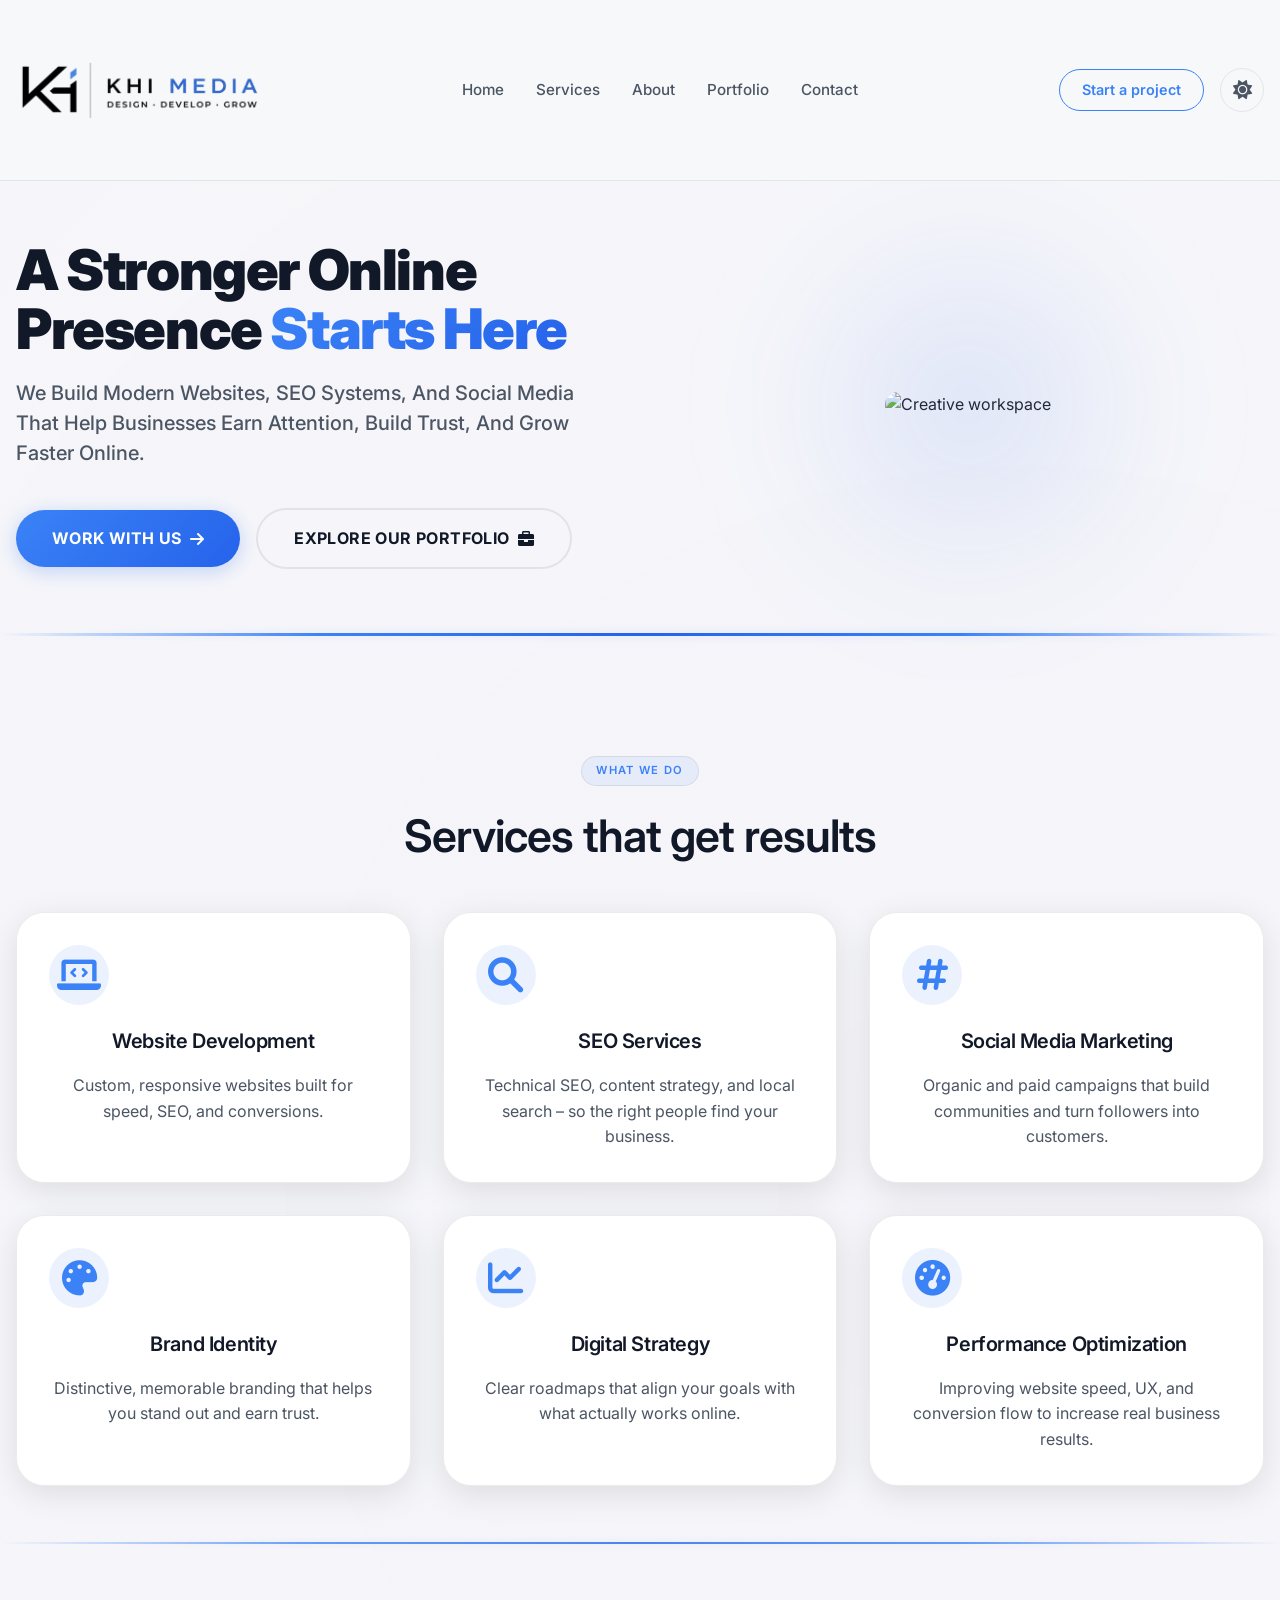
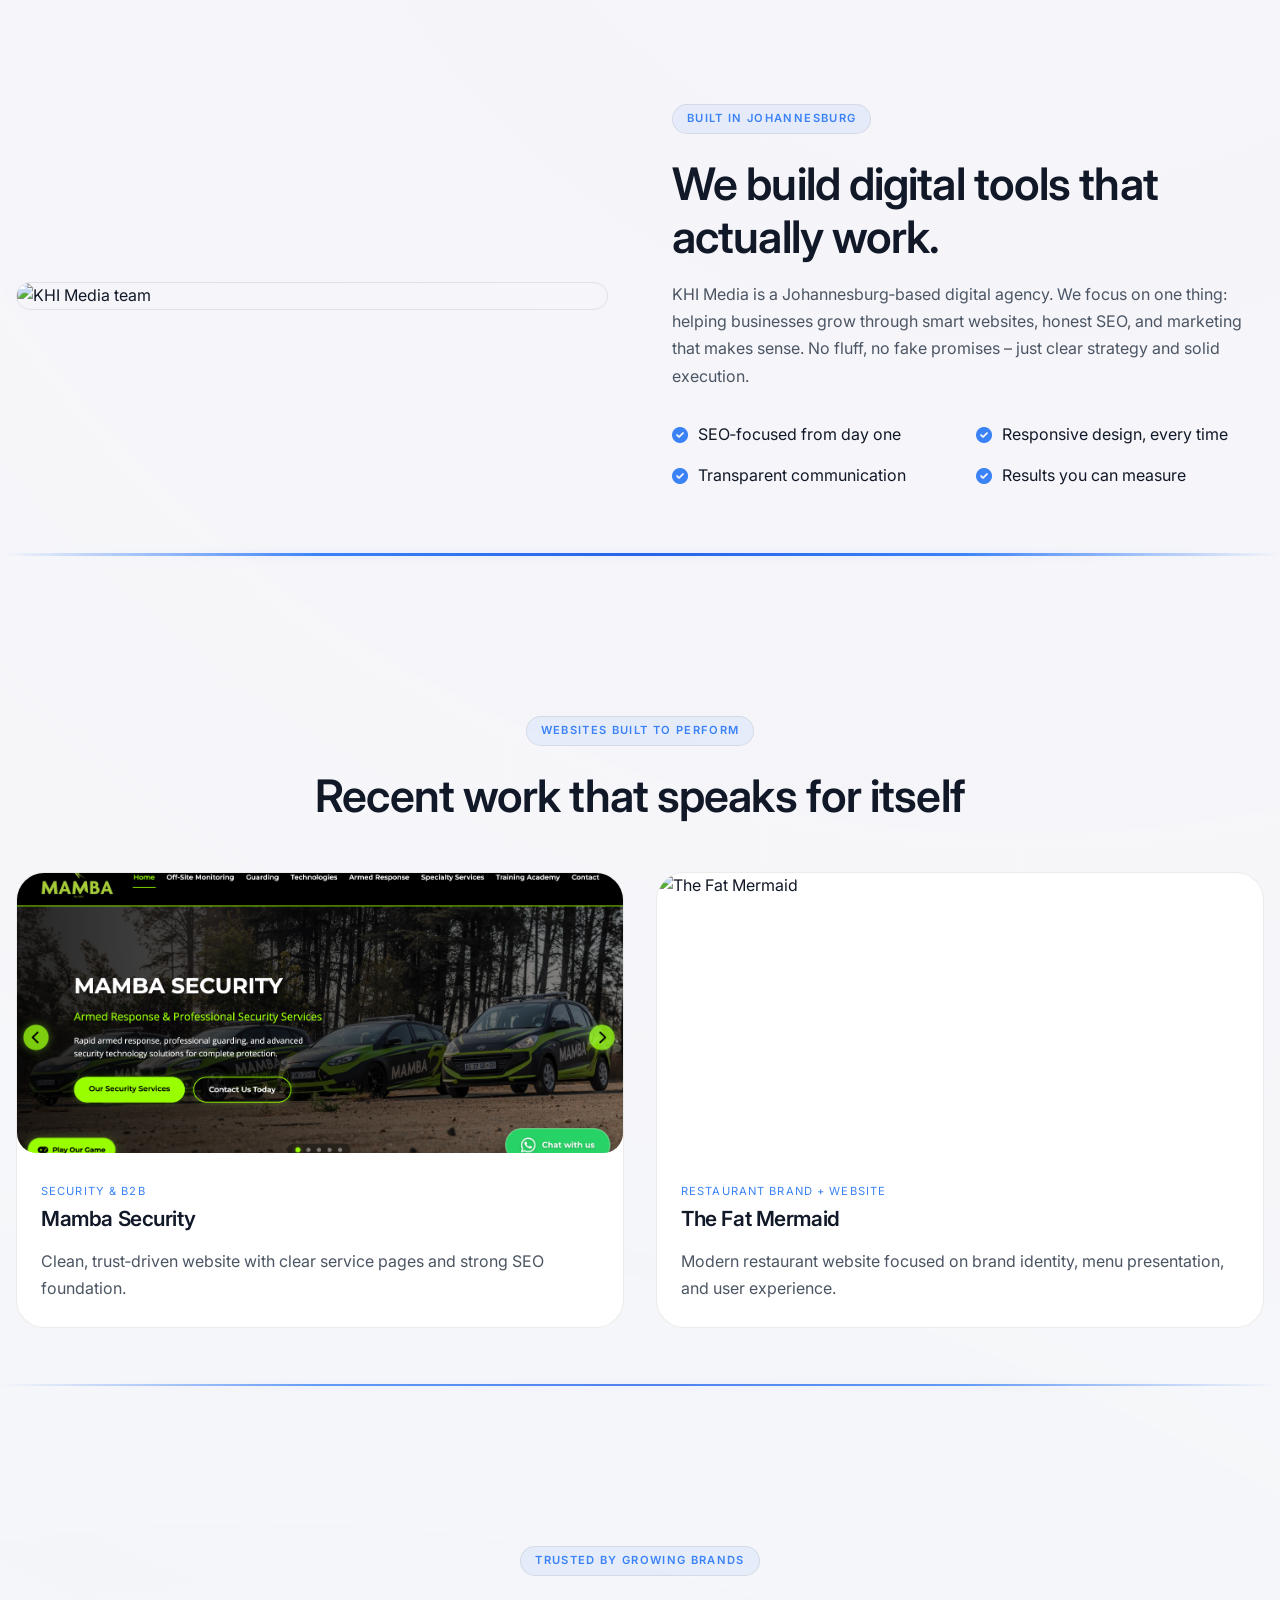
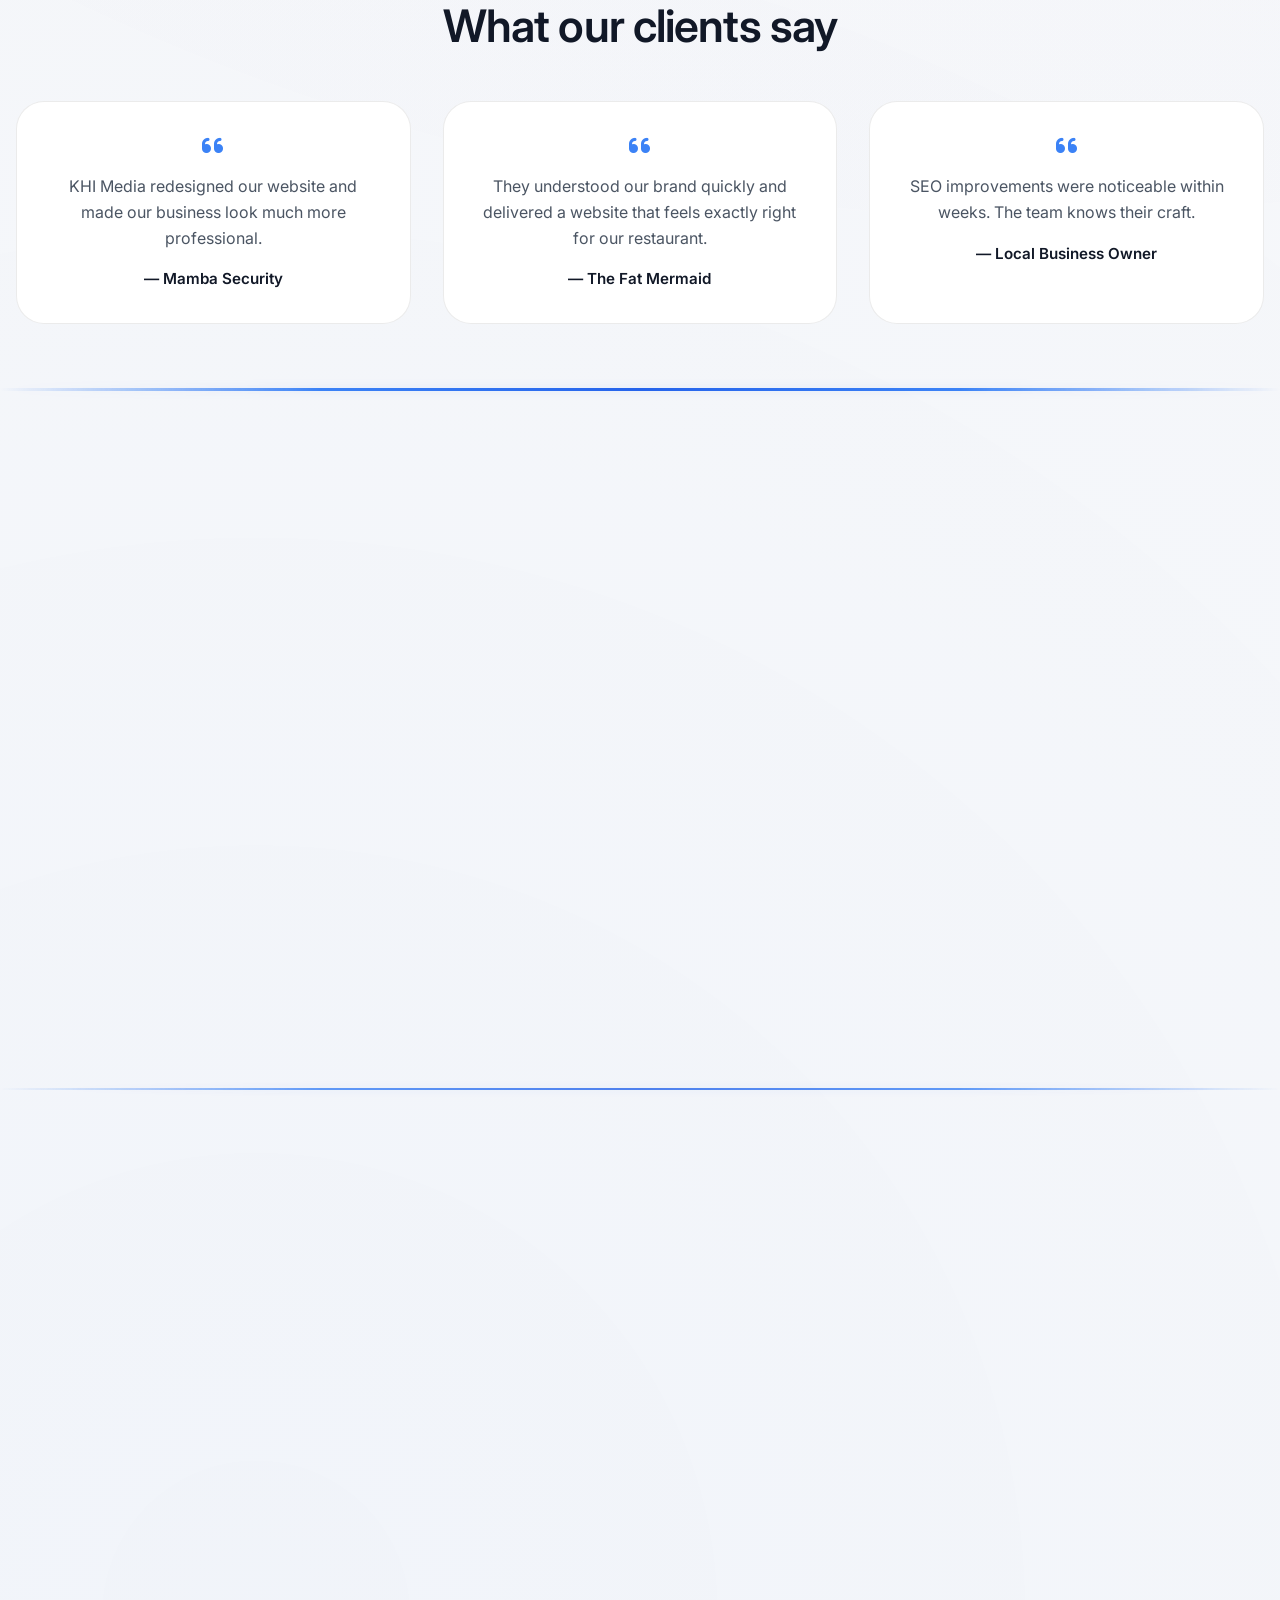
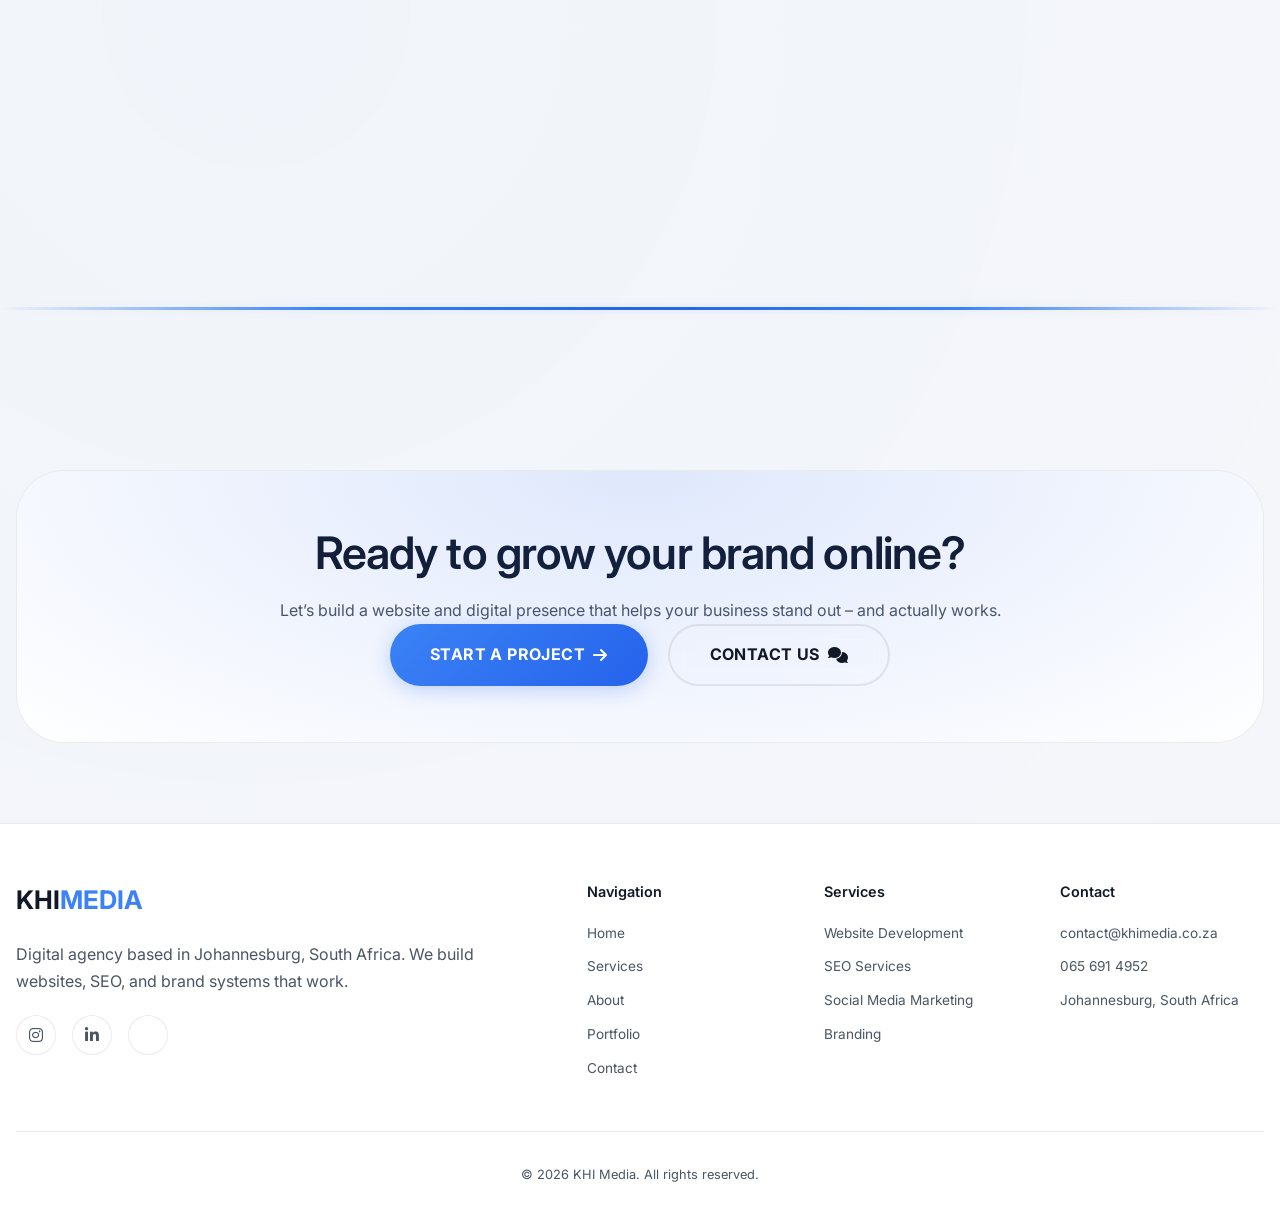
==== commit 84669e8f: "Fix mobile layout issues and prevent horizontal scrolling - Fixed viewport meta tag to prevent unwan" ====
--- a/index.html
+++ b/index.html
@@ -2,7 +2,7 @@
 <html lang="en">
 <head>
   <meta charset="UTF-8">
-  <meta name="viewport" content="width=device-width, initial-scale=1.0, maximum-scale=1.0, user-scalable=no, viewport-fit=cover">
+  <meta name="viewport" content="width=device-width, initial-scale=1.0, maximum-scale=5.0, user-scalable=yes, viewport-fit=cover, shrink-to-fit=no">
   <meta name="description" content="KHI Media — high-performance websites, SEO, and digital strategy for businesses that want to grow. Based in Johannesburg.">
   <title>KHI Media | Premium Digital Agency — Johannesburg</title>
   
--- a/Index.css
+++ b/Index.css
@@ -60,12 +60,17 @@
   color: var(--text-primary);
   line-height: 1.6;
   overflow-x: hidden;
+  width: 100%;
+  min-height: 100vh;
+  position: relative;
 }
 
 .container {
   max-width: var(--container-max);
-  width: 90%;
+  width: 100%;
   margin: 0 auto;
+  padding: 0 16px;
+  box-sizing: border-box;
 }
 
 /* ========== TYPOGRAPHY ========== */
@@ -241,26 +246,40 @@
 .mobile-controls {
   display: none;
   align-items: center;
-  gap: 0.8rem;
+  gap: 12px;
   flex-shrink: 0;
+  position: relative;
+  z-index: 101;
 }
 .mobile-toggle {
-  background: none;
-  border: none;
+  background: var(--bg-card);
+  border: 1px solid var(--border);
+  border-radius: 12px;
   flex-direction: column;
-  gap: 6px;
+  gap: 4px;
   cursor: pointer;
-  width: 30px;
-  height: 30px;
+  width: 44px;
+  height: 44px;
   display: flex;
   align-items: center;
   justify-content: center;
+  transition: all 0.3s cubic-bezier(0.4, 0, 0.2, 1);
+  box-shadow: var(--shadow-sm);
+}
+.mobile-toggle:hover {
+  border-color: var(--accent-light);
+  transform: scale(1.05);
+  box-shadow: 0 4px 12px rgba(59,130,246,0.15);
 }
 .mobile-toggle span {
-  width: 28px;
+  width: 20px;
   height: 2px;
   background: var(--text-primary);
-  transition: 0.3s;
+  transition: all 0.3s cubic-bezier(0.4, 0, 0.2, 1);
+  border-radius: 2px;
+}
+.mobile-toggle:active {
+  transform: scale(0.95);
 }
 
 /* ========== MOBILE MENU (SLIDE FROM RIGHT) ========== */
@@ -269,15 +288,16 @@
   top: 0;
   right: 0;
   width: 100%;
-  max-width: 400px;
+  max-width: 380px;
   height: 100%;
   background: var(--bg-primary);
   backdrop-filter: blur(20px);
   z-index: 200;
   transform: translateX(100%);
-  transition: transform 0.4s cubic-bezier(0.2, 0.9, 0.4, 1.1);
-  box-shadow: -4px 0 20px rgba(0,0,0,0.2);
+  transition: transform 0.4s cubic-bezier(0.4, 0, 0.2, 1);
+  box-shadow: -8px 0 32px rgba(0,0,0,0.15);
   overflow-y: auto;
+  -webkit-overflow-scrolling: touch;
 }
 [data-theme="dark"] .menu-overlay {
   background: #0B0B0F;
@@ -289,27 +309,34 @@
   display: flex;
   justify-content: space-between;
   align-items: center;
-  padding: 24px;
+  padding: 20px 24px;
   border-bottom: 1px solid var(--border);
+  position: sticky;
+  top: 0;
+  background: var(--bg-primary);
+  z-index: 10;
+}
+[data-theme="dark"] .menu-overlay-header {
+  background: #0B0B0F;
 }
 .menu-logo img,
 .menu-logo-image {
-  height: 140px;
-  width: 245px;
+  height: 80px;
+  width: 140px;
   object-fit: contain;
 }
 
 .menu-logo .light-logo { 
   display: block; 
-  height: 140px; 
-  width: 245px; 
+  height: 80px;
+  width: 140px;
   object-fit: contain;
 }
 
 .menu-logo .dark-logo { 
   display: none; 
-  height: 140px; 
-  width: 245px; 
+  height: 80px;
+  width: 140px;
   object-fit: contain;
 }
 
@@ -334,42 +361,81 @@
   color: var(--accent-light);
 }
 .menu-overlay-inner {
-  padding: 40px 24px;
+  padding: 32px 24px;
 }
 .mobile-nav {
   display: flex;
   flex-direction: column;
-  gap: 1.5rem;
+  gap: 8px;
 }
 .mobile-nav-link {
-  font-size: 1.4rem;
+  font-size: 1.2rem;
   font-weight: 500;
   text-decoration: none;
   color: var(--text-secondary);
-  transition: 0.2s;
-  padding: 8px 0;
-  border-bottom: 1px solid var(--border);
+  transition: all 0.3s cubic-bezier(0.4, 0, 0.2, 1);
+  padding: 16px 20px;
+  border-radius: 12px;
+  border: 1px solid transparent;
+  position: relative;
+  overflow: hidden;
+}
+.mobile-nav-link::before {
+  content: '';
+  position: absolute;
+  top: 0;
+  left: -100%;
+  width: 100%;
+  height: 100%;
+  background: linear-gradient(90deg, transparent, rgba(59,130,246,0.1), transparent);
+  transition: left 0.6s ease;
+}
+.mobile-nav-link:hover::before {
+  left: 100%;
 }
 .mobile-nav-link:hover {
   color: var(--accent-light);
-  padding-left: 8px;
+  background: rgba(59,130,246,0.05);
+  border-color: var(--border);
+  transform: translateX(8px);
+  padding-left: 28px;
 }
 .mobile-cta {
   display: inline-block;
-  margin-top: 1.5rem;
+  margin-top: 24px;
   background: var(--accent-light);
   color: white;
-  padding: 12px 24px;
-  border-radius: 40px;
+  padding: 16px 28px;
+  border-radius: 12px;
   text-decoration: none;
   font-weight: 600;
   font-size: 1rem;
   text-align: center;
-  transition: 0.2s;
+  transition: all 0.3s cubic-bezier(0.4, 0, 0.2, 1);
+  border: 2px solid var(--accent-light);
+  position: relative;
+  overflow: hidden;
+}
+.mobile-cta::before {
+  content: '';
+  position: absolute;
+  top: 0;
+  left: -100%;
+  width: 100%;
+  height: 100%;
+  background: linear-gradient(90deg, transparent, rgba(255,255,255,0.2), transparent);
+  transition: left 0.6s ease;
+}
+.mobile-cta:hover::before {
+  left: 100%;
 }
 .mobile-cta:hover {
   background: var(--accent-hover);
   transform: translateY(-2px);
+  box-shadow: 0 8px 25px rgba(59,130,246,0.3);
+}
+.mobile-cta:active {
+  transform: translateY(0);
 }
 
 /* ========== RESPONSIVE (hide desktop on mobile) ========== */
@@ -377,20 +443,81 @@
   .nav-links, .desktop-right-group { display: none; }
   .mobile-controls { display: flex; }
   
+  /* Prevent horizontal scrolling */
+  html, body {
+    overflow-x: hidden !important;
+    width: 100% !important;
+    max-width: 100vw !important;
+  }
+  
+  /* Mobile navbar adjustments */
+  .navbar {
+    padding: 16px 0;
+    position: relative;
+  }
+  
+  .nav-container {
+    gap: 12px;
+    width: 100%;
+    max-width: 100vw;
+    padding: 0 16px;
+    box-sizing: border-box;
+  }
+  
+  /* Mobile logo adjustments */
+  .logo-image, .light-logo, .dark-logo {
+    height: 80px !important;
+    width: 140px !important;
+    max-width: 140px;
+    flex-shrink: 0;
+  }
+  
   /* Mobile hero adjustments */
+  .hero {
+    padding: 32px 0 24px;
+    overflow: hidden;
+  }
+  
+  .hero-container {
+    grid-template-columns: 1fr !important;
+    gap: 24px !important;
+    text-align: center;
+    width: 100%;
+    max-width: 100vw;
+    padding: 0 16px;
+    box-sizing: border-box;
+  }
+  
   .hero-title {
-    font-size: 2rem !important;
+    font-size: 1.8rem !important;
     line-height: 1.2 !important;
+    word-wrap: break-word;
+    overflow-wrap: break-word;
   }
   
   .hero-subtext {
-    font-size: 1rem !important;
+    font-size: 0.95rem !important;
+    line-height: 1.5 !important;
+  }
+  
+  .hero-buttons {
+    justify-content: center;
+    flex-wrap: wrap;
+    gap: 12px;
   }
   
   /* Mobile button adjustments */
   .btn-primary, .btn-secondary {
-    padding: 12px 24px !important;
+    padding: 12px 20px !important;
     font-size: 0.9rem !important;
+    min-width: 140px;
+    text-align: center;
+  }
+  
+  /* Mobile sections */
+  .services, .about, .portfolio, .testimonials, .process, .faq, .final-cta {
+    padding: 48px 0;
+    overflow: hidden;
   }
   
   /* Mobile card adjustments */
@@ -400,6 +527,43 @@
   
   .service-card {
     transform: none !important;
+    margin: 0 auto;
+    max-width: 100%;
+  }
+  
+  /* Mobile grid adjustments */
+  .services-grid {
+    grid-template-columns: 1fr !important;
+    gap: 16px !important;
+    padding: 0 8px;
+  }
+  
+  .portfolio-grid {
+    grid-template-columns: 1fr !important;
+    gap: 20px !important;
+    padding: 0 8px;
+  }
+  
+  .about-grid {
+    grid-template-columns: 1fr !important;
+    gap: 24px !important;
+    padding: 0 8px;
+  }
+  
+  .feature-list {
+    grid-template-columns: 1fr !important;
+    gap: 12px !important;
+  }
+  
+  /* Mobile menu overlay adjustments for very small screens */
+  @media (max-width: 400px) {
+    .menu-overlay {
+      max-width: 100%;
+    }
+    
+    .nav-container {
+      padding: 0 12px;
+    }
   }
 }
 @media (min-width: 769px) {
@@ -1286,7 +1450,7 @@
   }
 }
 
-/* ========== REST OF ORIGINAL STYLES (unchanged) ========== */
+/* ========== REST OF ORIGINAL STYLES (enhanced for mobile) ========== */
 .services-grid { display: grid; grid-template-columns: repeat(3, 1fr); gap: 32px; }
 .service-card { background: var(--bg-card); padding: 32px; border-radius: 28px; border: 1px solid var(--border); transition: var(--transition); }
 .service-card:hover { transform: translateY(-6px); box-shadow: var(--shadow-lg); }
@@ -1381,6 +1545,178 @@
 .cta-card:hover { border-color: var(--border-hover); box-shadow: var(--shadow-md); }
 .cta-buttons { display: flex; gap: 20px; justify-content: center; flex-wrap: wrap; }
 .btn-large { padding: 16px 40px; font-size: 1rem; }
+
+/* ========== ENHANCED MOBILE RESPONSIVE ========== */
+@media (max-width: 480px) {
+  /* Strict overflow prevention */
+  html, body {
+    overflow-x: hidden !important;
+    width: 100vw !important;
+    max-width: 100vw !important;
+    position: relative;
+  }
+  
+  * {
+    box-sizing: border-box !important;
+  }
+  
+  .testimonial-grid {
+    grid-template-columns: 1fr !important;
+    gap: 16px !important;
+    padding: 0 8px;
+  }
+  
+  .process-steps {
+    grid-template-columns: 1fr !important;
+    gap: 16px !important;
+    padding: 0 8px;
+  }
+  
+  .step {
+    padding: 20px !important;
+    margin: 0 auto;
+    max-width: 100%;
+  }
+  
+  .step-number {
+    font-size: 2rem !important;
+  }
+  
+  .service-card {
+    padding: 20px !important;
+    margin: 0 auto;
+    max-width: 100%;
+  }
+  
+  .testimonial-card {
+    padding: 20px !important;
+    margin: 0 auto;
+    max-width: 100%;
+  }
+  
+  .cta-card {
+    padding: 32px 20px !important;
+    margin: 0 8px;
+    max-width: calc(100vw - 16px);
+  }
+  
+  .faq-list {
+    padding: 0 8px;
+    max-width: calc(100vw - 16px);
+  }
+  
+  .faq-question {
+    font-size: 0.9rem !important;
+    padding: 16px 0 !important;
+  }
+  
+  .faq-answer p {
+    font-size: 0.85rem !important;
+  }
+  
+  /* Container fixes */
+  .container {
+    padding: 0 12px !important;
+    max-width: calc(100vw - 24px) !important;
+  }
+  
+  /* Section fixes */
+  .section-header {
+    padding: 0 8px;
+    max-width: calc(100vw - 16px);
+  }
+  
+  /* Footer fixes */
+  .footer {
+    padding: 32px 12px 24px !important;
+  }
+  
+  .footer-grid {
+    grid-template-columns: 1fr !important;
+    gap: 24px !important;
+    padding: 0 8px;
+  }
+  
+  .footer-links {
+    grid-template-columns: 1fr !important;
+    gap: 20px !important;
+  }
+}
+
+/* ========== TOUCH INTERACTIONS ========== */
+@media (hover: none) and (pointer: coarse) {
+  .mobile-toggle:active {
+    transform: scale(0.95);
+  }
+  
+  .btn-primary:active, .btn-secondary:active {
+    transform: scale(0.98);
+  }
+  
+  .mobile-nav-link:active {
+    background: rgba(59,130,246,0.1);
+    transform: translateX(4px);
+  }
+  
+  .mobile-cta:active {
+    transform: scale(0.98);
+  }
+  
+  .theme-toggle:active {
+    transform: scale(0.95);
+  }
+  
+  .menu-close-btn:active {
+    transform: scale(0.95);
+  }
+}
+
+/* ========== BETTER MOBILE TYPOGRAPHY ========== */
+@media (max-width: 768px) {
+  /* Strict overflow prevention */
+  html, body {
+    overflow-x: hidden !important;
+    width: 100vw !important;
+    max-width: 100vw !important;
+  }
+  
+  h1 {
+    font-size: clamp(1.6rem, 8vw, 2.5rem) !important;
+    line-height: 1.1 !important;
+    word-wrap: break-word;
+    overflow-wrap: break-word;
+  }
+  
+  h2 {
+    font-size: clamp(1.4rem, 5vw, 1.8rem) !important;
+    line-height: 1.2 !important;
+  }
+  
+  h3 {
+    font-size: 1rem !important;
+    line-height: 1.3 !important;
+  }
+  
+  p {
+    font-size: 0.9rem !important;
+    line-height: 1.5 !important;
+  }
+  
+  .section-tag {
+    font-size: 0.6rem !important;
+    padding: 3px 10px !important;
+  }
+  
+  /* Ensure all content stays within viewport */
+  * {
+    max-width: 100%;
+  }
+  
+  img {
+    max-width: 100%;
+    height: auto;
+  }
+}
 
 .footer { background: var(--bg-card); border-top: 1px solid var(--border); padding: 56px 0 32px; }
 .footer-grid { display: grid; grid-template-columns: 1.5fr 2fr; gap: 64px; margin-bottom: 40px; }
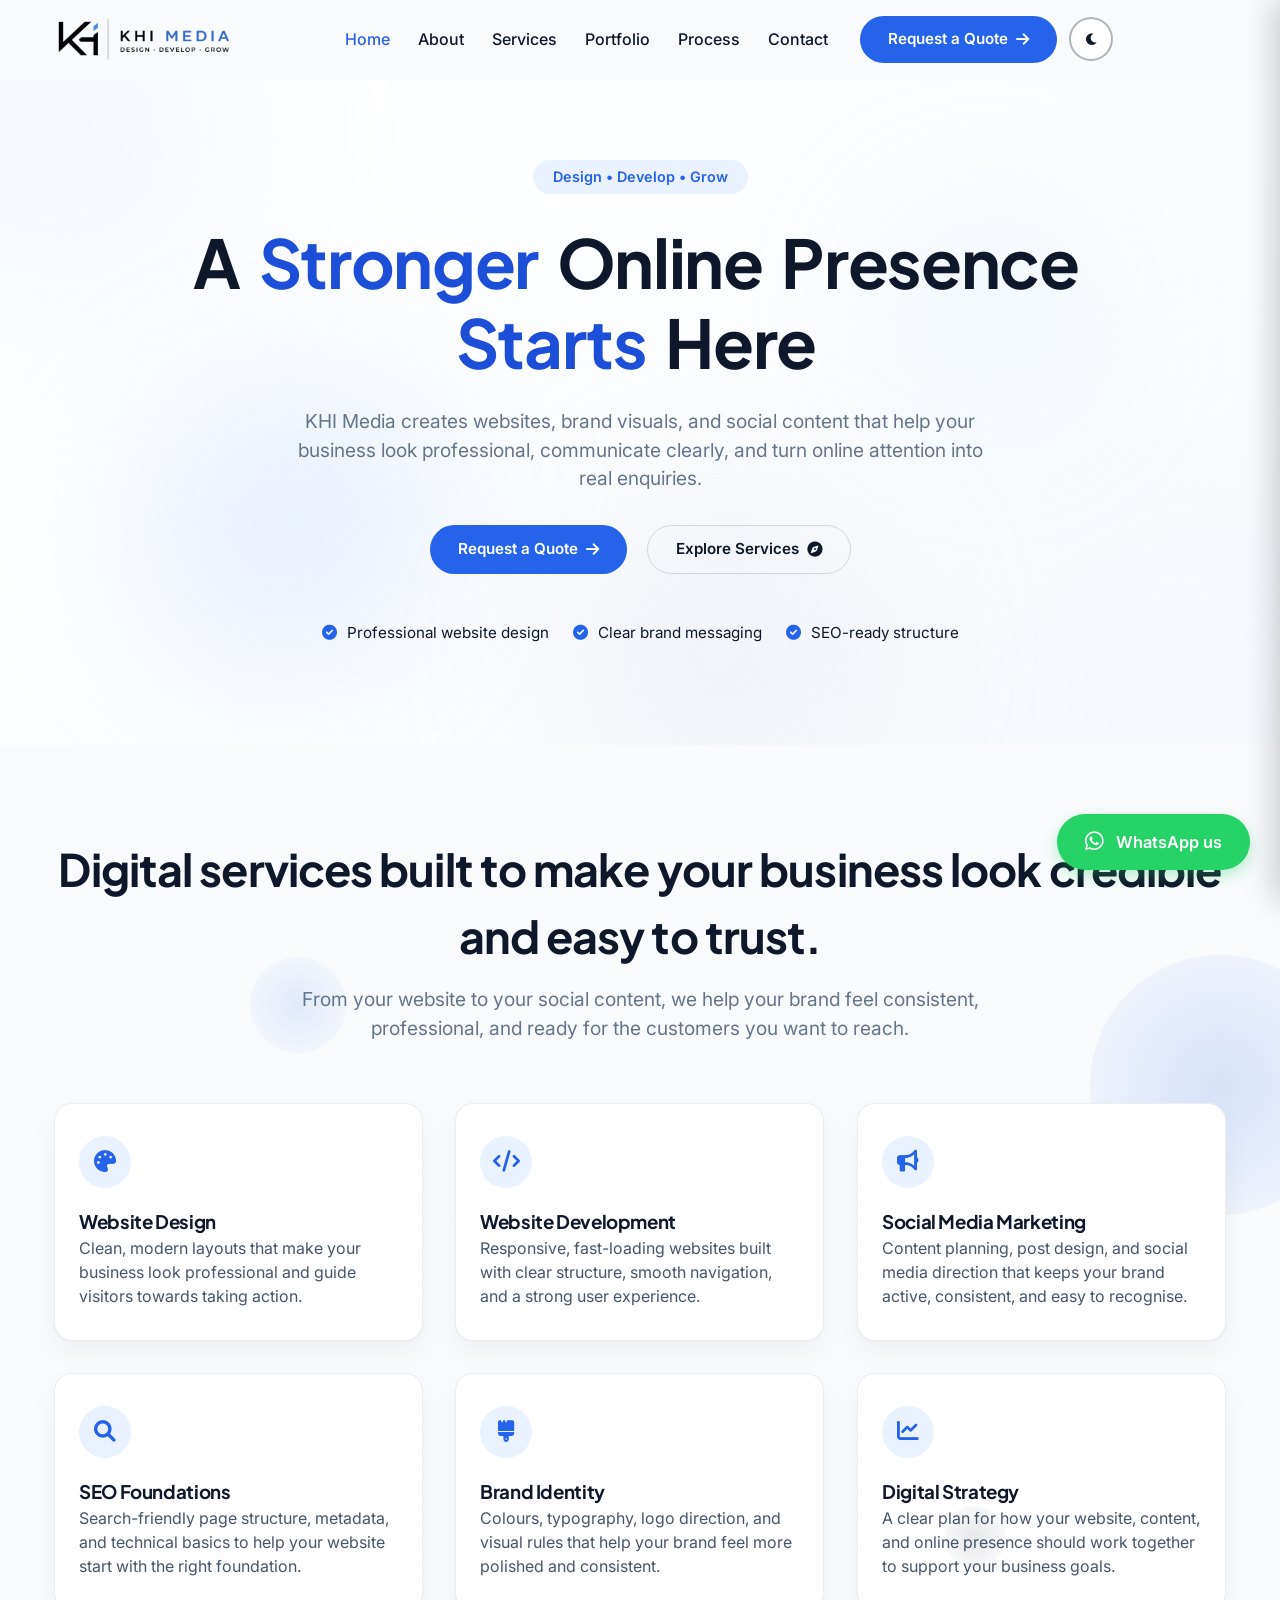
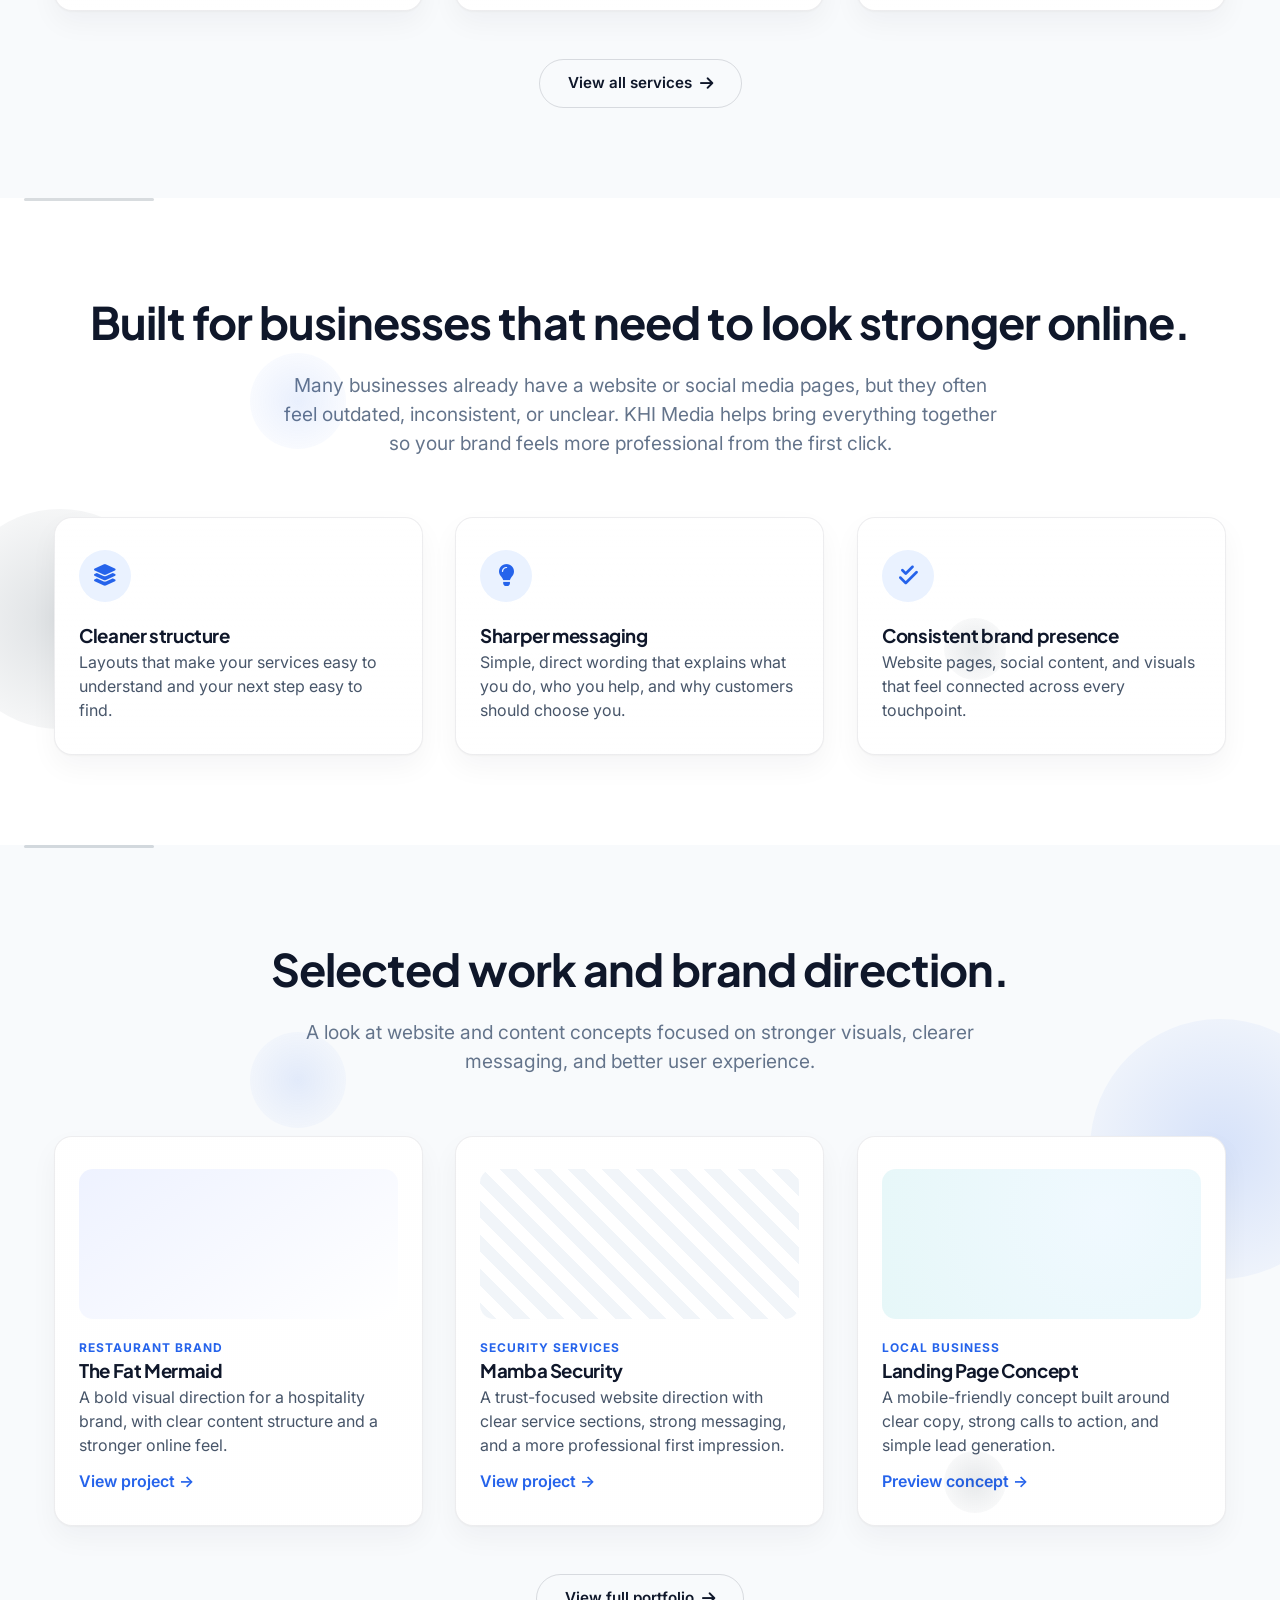
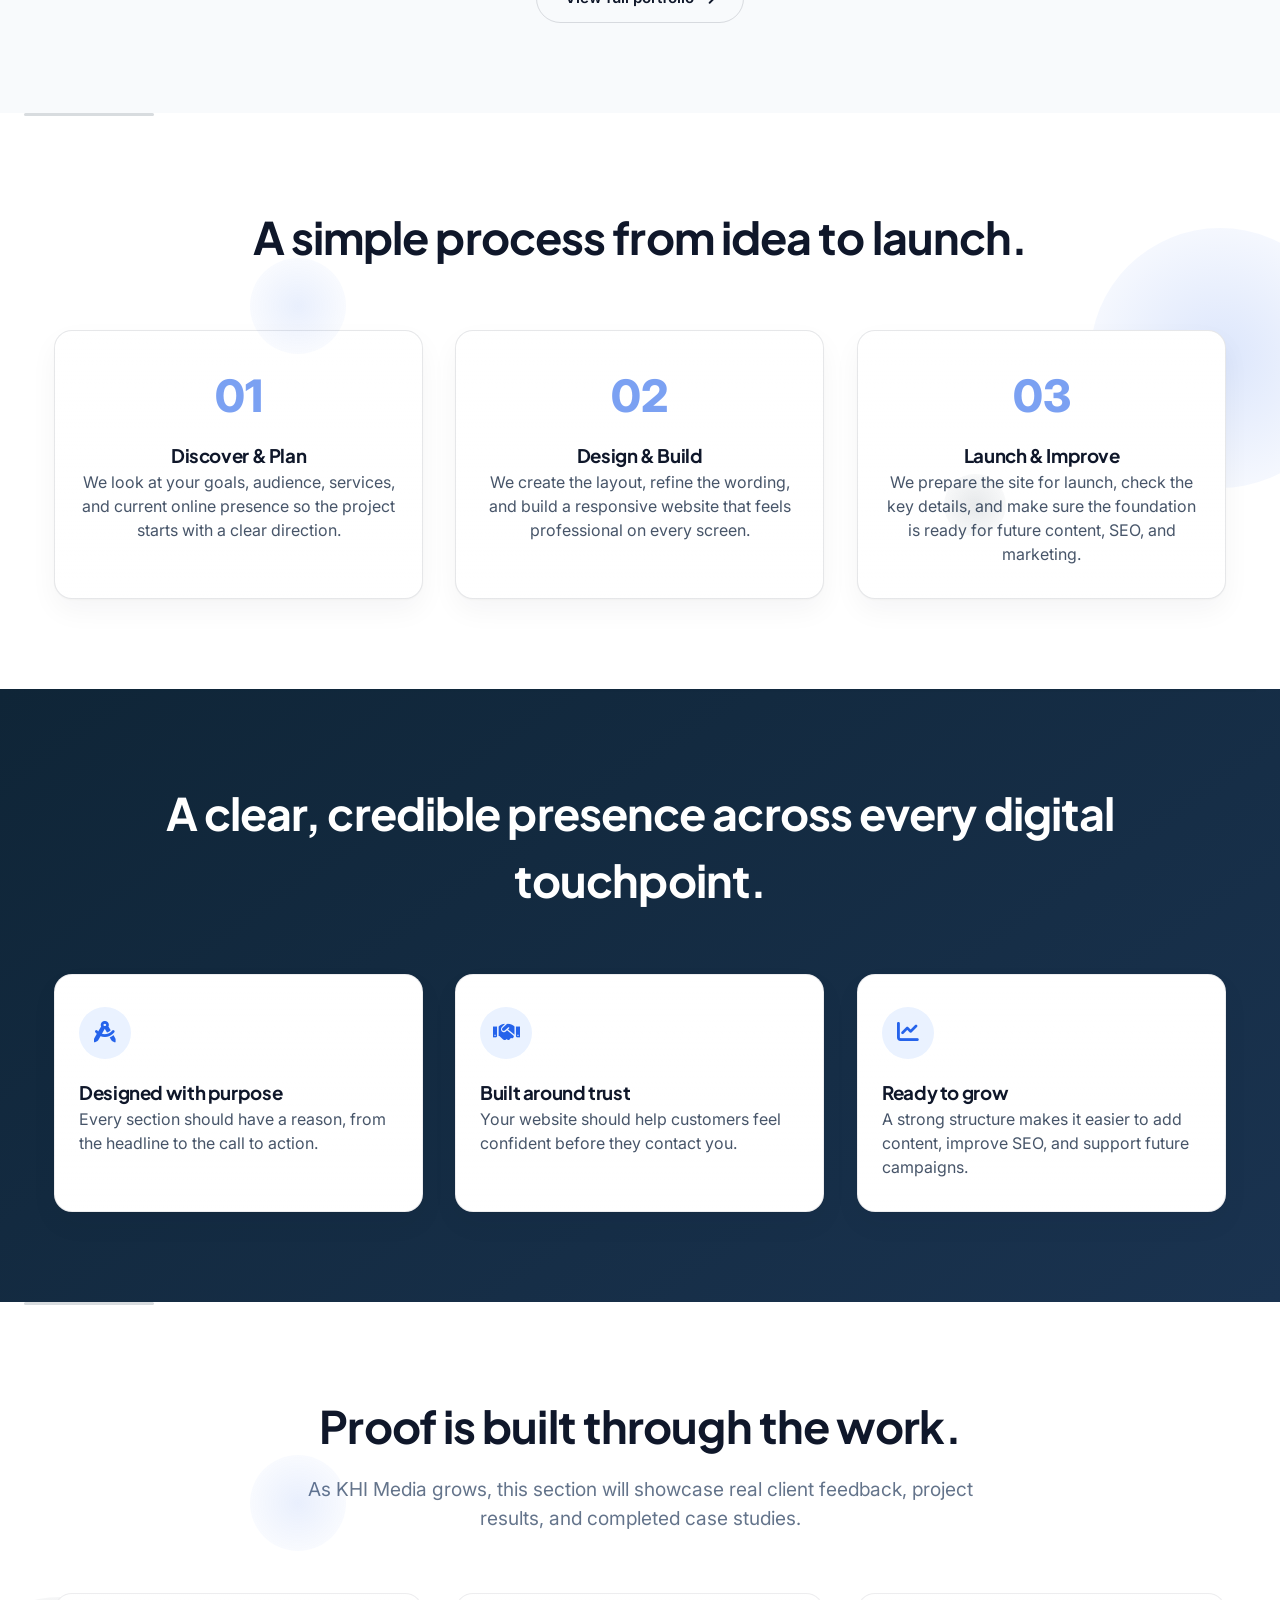
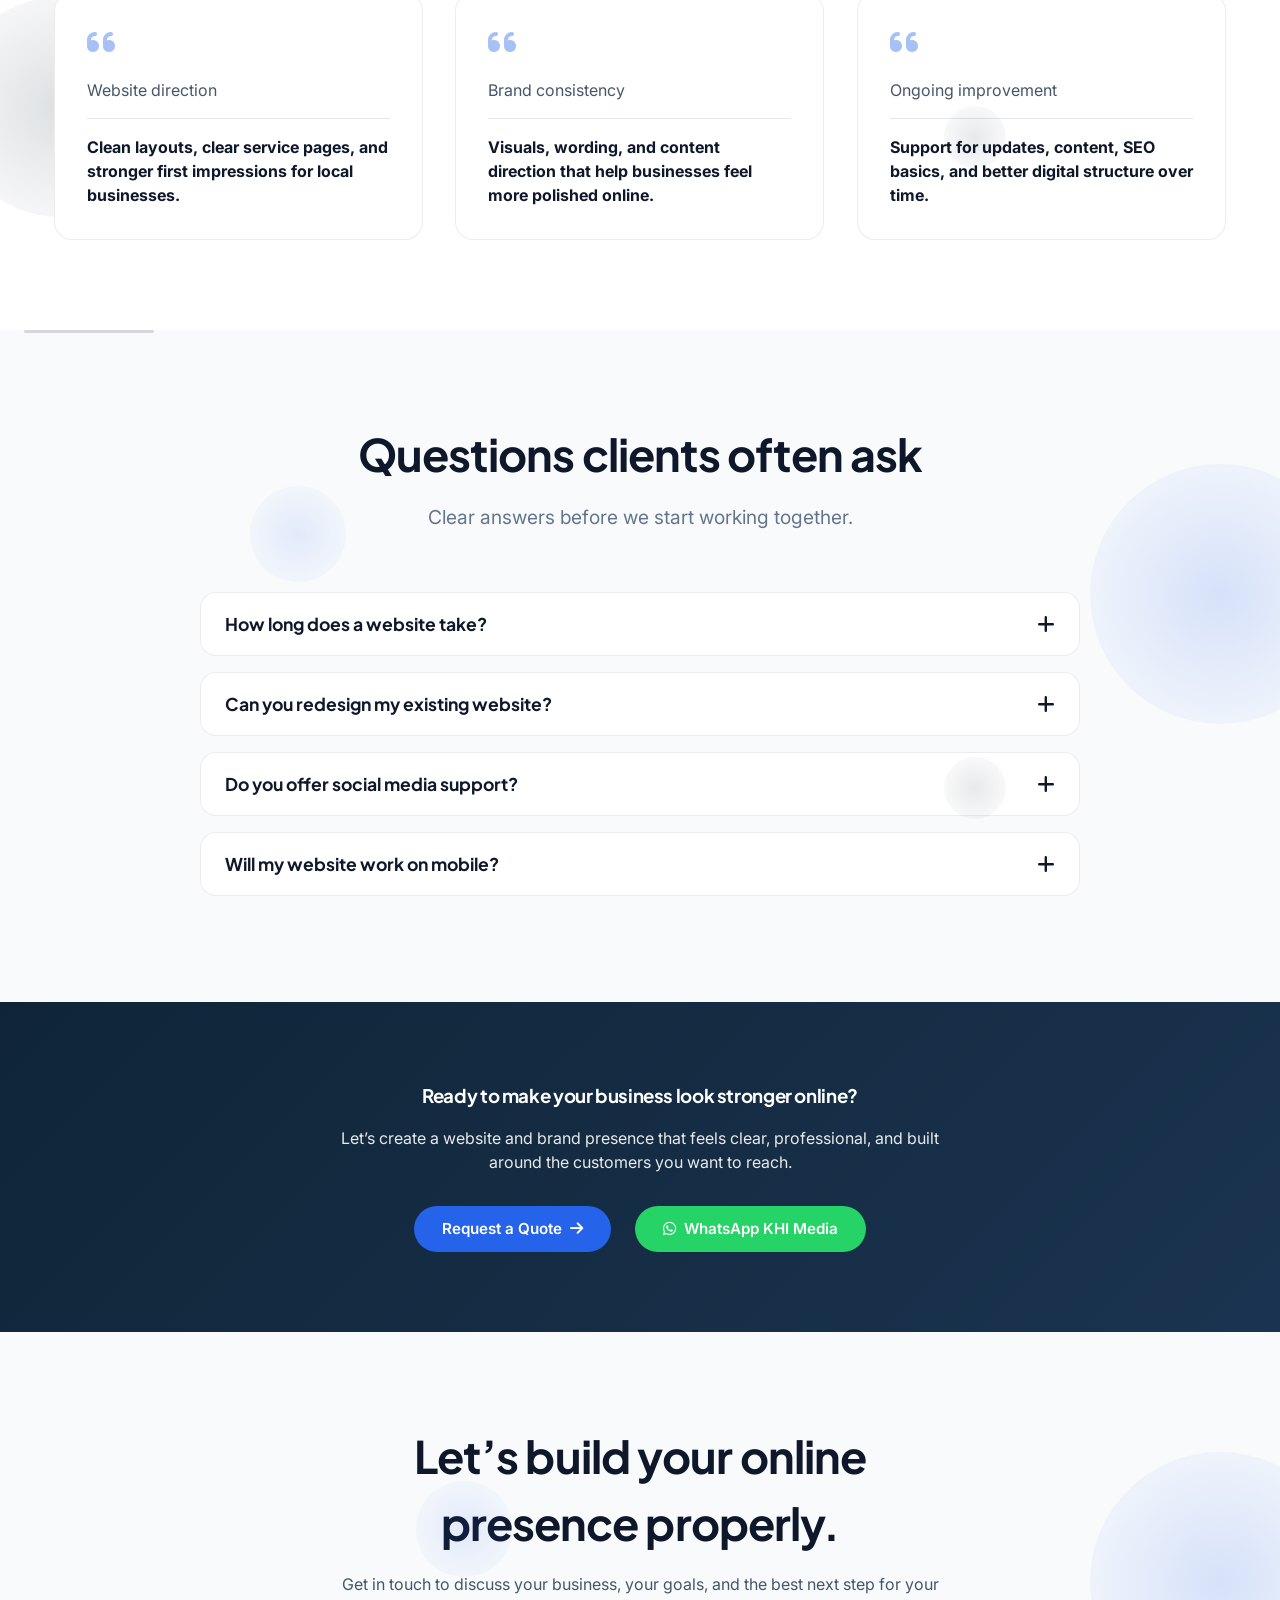
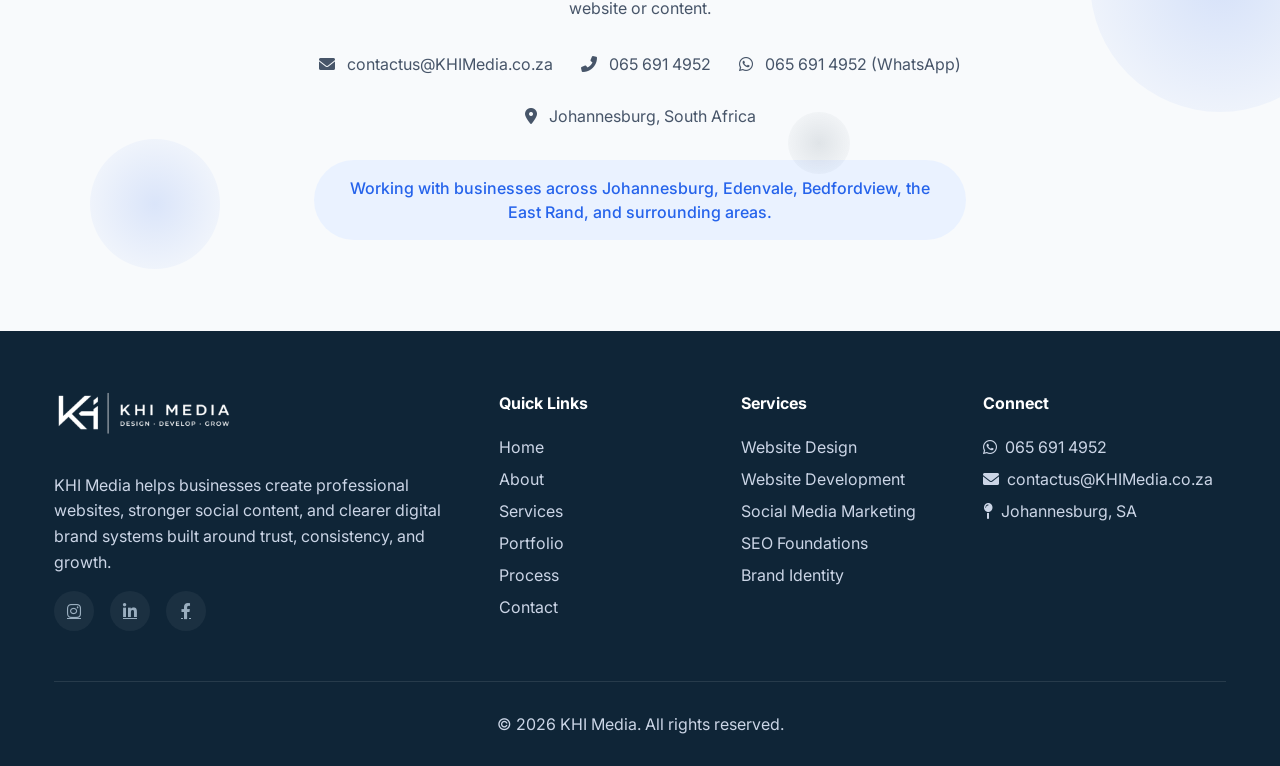
==== commit 94682c97: "Update KHI Media website pages" ====
--- a/index.html
+++ b/index.html
@@ -2,215 +2,350 @@
 <html lang="en">
 <head>
   <meta charset="UTF-8">
-  <meta name="viewport" content="width=device-width, initial-scale=1.0, maximum-scale=5.0, user-scalable=yes, viewport-fit=cover, shrink-to-fit=no">
-  <meta name="description" content="KHI Media — high-performance websites, SEO, and digital strategy for businesses that want to grow. Based in Johannesburg.">
-  <title>KHI Media | Premium Digital Agency — Johannesburg</title>
-  
-  <link href="https://fonts.googleapis.com/css2?family=Inter:opsz,wght@14..32,300;14..32,400;14..32,500;14..32,600;14..32,700;14..32,800&display=swap" rel="stylesheet">
-  <link href="https://api.fontshare.com/v2/css?f[]=satoshi@1,900,700,500,300,400&display=swap" rel="stylesheet">
+  <meta name="viewport" content="width=device-width, initial-scale=1.0, maximum-scale=1.0, user-scalable=no, viewport-fit=cover">
+  <title>KHI Media | Website Design, Development and Digital Strategy</title>
+  <meta name="description" content="KHI Media creates websites, social content, and brand systems for businesses in Johannesburg, Edenvale, Bedfordview, the East Rand, and surrounding areas.">
+  <link href="https://fonts.googleapis.com/css2?family=Inter:opsz,wght@14..32,300;400;500;600;700;800&family=Plus+Jakarta+Sans:wght@400;500;600;700;800&display=swap" rel="stylesheet">
   <link rel="stylesheet" href="https://cdnjs.cloudflare.com/ajax/libs/font-awesome/6.0.0-beta3/css/all.min.css">
-  <link rel="stylesheet" href="Index.css">
+  <link rel="stylesheet" href="index.css">
 </head>
 <body>
-  <!-- Parallax Background -->
-  <div class="parallax-container">
-    <div class="parallax-layer parallax-bg-1"></div>
-    <div class="parallax-layer parallax-bg-2"></div>
-  </div>
-
-  <header class="navbar">
+
+  <!-- Navbar -->
+  <header class="navbar" id="navbar">
     <div class="container nav-container">
-      <div class="logo">
-        <img src="lightlogo.png" alt="KHI Media logo" class="logo-image light-logo">
-        <img src="darklogo.png" alt="KHI Media logo" class="logo-image dark-logo">
-      </div>
-
-      <nav class="nav-links">
-        <a href="index.html" class="nav-link">Home</a>
-        <a href="services.html" class="nav-link">Services</a>
-        <a href="about.html" class="nav-link">About</a>
-        <a href="portfolio.html" class="nav-link">Portfolio</a>
-        <a href="contact.html" class="nav-link">Contact</a>
-      </nav>
-
-      <div class="desktop-right-group">
-        <a href="contact.html" class="start-project-desktop">Start a project</a>
-        <button class="theme-toggle" id="themeToggle" aria-label="Switch theme">
+      <a href="index.html" class="logo-link">
+        <img id="siteLogo" src="lightlogo.png" data-light="lightlogo.png" data-dark="darklogo.png" alt="KHI Media" class="logo-img" onerror="this.src='https://placehold.co/200x60?text=KHI+Media'">
+      </a>
+      <div class="desktop-nav">
+        <ul class="nav-links">
+          <li><a href="index.html" class="nav-link active-nav">Home</a></li>
+          <li><a href="about.html" class="nav-link">About</a></li>
+          <li><a href="services.html" class="nav-link">Services</a></li>
+          <li><a href="portfolio.html" class="nav-link">Portfolio</a></li>
+          <li><a href="#process" class="nav-link">Process</a></li>
+          <li><a href="contact.html" class="nav-link">Contact</a></li>
+        </ul>
+        <div class="nav-actions">
+          <a href="contact.html" class="btn-primary">Request a Quote <i class="fas fa-arrow-right"></i></a>
+          <button class="theme-toggle" id="themeToggle" aria-label="Toggle theme">
+            <i class="fas fa-sun"></i>
+            <i class="fas fa-moon"></i>
+          </button>
+        </div>
+      </div>
+      <div class="nav-spacer"></div>
+      <div class="mobile-actions">
+        <button class="theme-toggle mobile-theme-toggle" id="mobileThemeToggle" aria-label="Toggle theme">
           <i class="fas fa-sun"></i>
           <i class="fas fa-moon"></i>
         </button>
-      </div>
-
-      <div class="mobile-controls">
-        <button class="theme-toggle mobile-theme-toggle" id="mobileThemeToggle" aria-label="Switch theme">
-          <i class="fas fa-sun"></i>
-          <i class="fas fa-moon"></i>
-        </button>
-        <button class="mobile-toggle" aria-label="Menu">
+        <button class="hamburger" id="hamburgerBtn" aria-label="Menu">
           <span></span><span></span><span></span>
         </button>
       </div>
     </div>
   </header>
 
-  <div class="menu-overlay" id="menuOverlay">
-    <div class="menu-overlay-header">
-      <div class="menu-logo">
-        <img src="lightlogo.png" alt="KHI Media logo" class="menu-logo-image light-logo">
-        <img src="darklogo.png" alt="KHI Media logo" class="menu-logo-image dark-logo">
-      </div>
-      <button class="menu-close-btn" id="menuCloseBtn" aria-label="Close menu">✕</button>
-    </div>
-    <div class="menu-overlay-inner">
-      <nav class="mobile-nav">
-        <a href="index.html" class="mobile-nav-link">Home</a>
-        <a href="services.html" class="mobile-nav-link">Services</a>
-        <a href="about.html" class="mobile-nav-link">About</a>
-        <a href="portfolio.html" class="mobile-nav-link">Portfolio</a>
-        <a href="contact.html" class="mobile-nav-link">Contact</a>
-        <a href="contact.html" class="mobile-cta">Start a project <i class="fas fa-arrow-right"></i></a>
+  <!-- Slide‑in menu -->
+  <div class="slide-menu" id="slideMenu">
+    <div class="slide-menu-inner">
+      <div class="slide-menu-header">
+        <img src="lightlogo.png" data-light="lightlogo.png" data-dark="darklogo.png" alt="KHI Media" class="slide-logo" id="slideLogo" onerror="this.src='https://placehold.co/200x60?text=KHI+Media'">
+        <button class="slide-close" id="slideCloseBtn"><i class="fas fa-times"></i></button>
+      </div>
+      <nav class="slide-nav">
+        <ul class="slide-links">
+          <li><a href="index.html" class="slide-link">Home</a></li>
+          <li><a href="about.html" class="slide-link">About</a></li>
+          <li><a href="services.html" class="slide-link">Services</a></li>
+          <li><a href="portfolio.html" class="slide-link">Portfolio</a></li>
+          <li><a href="#process" class="slide-link">Process</a></li>
+          <li><a href="contact.html" class="slide-link">Contact</a></li>
+        </ul>
       </nav>
+      <div class="slide-footer">
+        <a href="contact.html" class="btn-primary slide-cta">Request a Quote <i class="fas fa-arrow-right"></i></a>
+        <div class="slide-social">
+          <a href="#" aria-label="Instagram"><i class="fab fa-instagram"></i></a>
+          <a href="#" aria-label="LinkedIn"><i class="fab fa-linkedin-in"></i></a>
+          <a href="#" aria-label="Facebook"><i class="fab fa-facebook-f"></i></a>
+        </div>
+      </div>
     </div>
   </div>
 
   <main>
-    <!-- Hero Section – IMPROVED (sharp copy, clear hierarchy, no numbers) -->
-    <section id="home" class="hero">
+    <!-- Hero Section -->
+    <section class="hero">
+      <div class="hero-bg">
+        <div class="shape shape-1"></div>
+        <div class="shape shape-2"></div>
+        <div class="shape shape-3"></div>
+        <div class="shape shape-4"></div>
+        <div class="shape shape-5"></div>
+        <div class="shape shape-6"></div>
+      </div>
       <div class="container hero-container">
-        <div class="hero-content">
-          <h1 class="hero-title">A Stronger Online Presence <span class="accent-text">Starts Here</span></h1>
-          <p class="hero-subtext">We Build Modern Websites, SEO Systems, And Social Media That Help Businesses Earn Attention, Build Trust, And Grow Faster Online.</p>
+        <div class="hero-content reveal">
+          <span class="hero-badge">Design • Develop • Grow</span>
+          <h1 class="hero-title-colour">
+            <span class="hero-word-1">A</span>
+            <span class="hero-word-2">Stronger</span>
+            <span class="hero-word-3">Online</span>
+            <span class="hero-word-4">Presence</span>
+            <span class="hero-word-5">Starts</span>
+            <span class="hero-word-6">Here</span>
+          </h1>
+          <p>KHI Media creates websites, brand visuals, and social content that help your business look professional, communicate clearly, and turn online attention into real enquiries.</p>
           <div class="hero-buttons">
-            <a href="contact.html" class="btn-primary magnetic cursor-interactive">Work With Us <i class="fas fa-arrow-right"></i></a>
-            <a href="portfolio.html" class="btn-secondary magnetic cursor-interactive">Explore Our Portfolio <i class="fas fa-briefcase"></i></a>
-          </div>
-        </div>
-        <div class="hero-visual">
-          <div class="ambient-glow"></div>
-          <div class="hero-abstract">
-            <img src="https://images.unsplash.com/photo-1557804506-669a67965ba0?w=600&auto=format" alt="Creative workspace">
-          </div>
-        </div>
-      </div>
-      <div class="section-divider-blue"></div>
-    </section>
-
-    <!-- Services Section -->
-    <section id="services" class="services">
-      <div class="container">
-        <div class="section-header"><span class="section-tag">what we do</span><h2>Services that get results</h2></div>
+            <a href="contact.html" class="btn-primary">Request a Quote <i class="fas fa-arrow-right"></i></a>
+            <a href="services.html" class="btn-secondary">Explore Services <i class="fas fa-compass"></i></a>
+          </div>
+          <div class="hero-features">
+            <span><i class="fas fa-check-circle"></i> Professional website design</span>
+            <span><i class="fas fa-check-circle"></i> Clear brand messaging</span>
+            <span><i class="fas fa-check-circle"></i> SEO-ready structure</span>
+          </div>
+        </div>
+      </div>
+    </section>
+
+    <!-- Services -->
+    <section class="section services">
+      <div class="container">
+        <div class="section-header reveal">
+          <h2>Digital services built to make your business look credible and easy to trust.</h2>
+          <p class="subhead">From your website to your social content, we help your brand feel consistent, professional, and ready for the customers you want to reach.</p>
+        </div>
         <div class="services-grid">
-          <div class="service-card card-3d glass-card hover-lift magnetic cursor-interactive"><div class="card-icon"><i class="fas fa-laptop-code"></i></div><h3>Website Development</h3><p>Custom, responsive websites built for speed, SEO, and conversions.</p></div>
-          <div class="service-card card-3d glass-card hover-lift magnetic cursor-interactive"><div class="card-icon"><i class="fas fa-search"></i></div><h3>SEO Services</h3><p>Technical SEO, content strategy, and local search – so the right people find your business.</p></div>
-          <div class="service-card card-3d glass-card hover-lift magnetic cursor-interactive"><div class="card-icon"><i class="fas fa-hashtag"></i></div><h3>Social Media Marketing</h3><p>Organic and paid campaigns that build communities and turn followers into customers.</p></div>
-          <div class="service-card card-3d glass-card hover-lift magnetic cursor-interactive"><div class="card-icon"><i class="fas fa-palette"></i></div><h3>Brand Identity</h3><p>Distinctive, memorable branding that helps you stand out and earn trust.</p></div>
-          <div class="service-card card-3d glass-card hover-lift magnetic cursor-interactive"><div class="card-icon"><i class="fas fa-chart-line"></i></div><h3>Digital Strategy</h3><p>Clear roadmaps that align your goals with what actually works online.</p></div>
-          <div class="service-card card-3d glass-card hover-lift magnetic cursor-interactive"><div class="card-icon"><i class="fas fa-tachometer-alt"></i></div><h3>Performance Optimization</h3><p>Improving website speed, UX, and conversion flow to increase real business results.</p></div>
-        </div>
-      </div>
-      <div class="section-divider-blue-light"></div>
-    </section>
-
-    <!-- About Section -->
-    <section id="about" class="about">
-      <div class="container about-grid">
-        <div class="about-image"><div class="image-wrapper"><img src="https://images.unsplash.com/photo-1522071820081-009f0129c71c?w=700&auto=format" alt="KHI Media team"></div></div>
-        <div class="about-content">
-          <span class="section-tag">built in Johannesburg</span>
-          <h2>We build digital tools that actually work.</h2>
-          <p>KHI Media is a Johannesburg‑based digital agency. We focus on one thing: helping businesses grow through smart websites, honest SEO, and marketing that makes sense. No fluff, no fake promises – just clear strategy and solid execution.</p>
-          <div class="feature-list">
-            <div><i class="fas fa-check-circle"></i> SEO‑focused from day one</div>
-            <div><i class="fas fa-check-circle"></i> Responsive design, every time</div>
-            <div><i class="fas fa-check-circle"></i> Transparent communication</div>
-            <div><i class="fas fa-check-circle"></i> Results you can measure</div>
-          </div>
-        </div>
-      </div>
-      <div class="section-divider-blue"></div>
-    </section>
-
-    <!-- Portfolio Section -->
-    <section id="portfolio" class="portfolio">
-      <div class="container">
-        <div class="section-header"><span class="section-tag">websites built to perform</span><h2>Recent work that speaks for itself</h2></div>
+          <div class="service-card reveal"><i class="fas fa-palette"></i><h3>Website Design</h3><p>Clean, modern layouts that make your business look professional and guide visitors towards taking action.</p></div>
+          <div class="service-card reveal"><i class="fas fa-code"></i><h3>Website Development</h3><p>Responsive, fast-loading websites built with clear structure, smooth navigation, and a strong user experience.</p></div>
+          <div class="service-card reveal"><i class="fas fa-bullhorn"></i><h3>Social Media Marketing</h3><p>Content planning, post design, and social media direction that keeps your brand active, consistent, and easy to recognise.</p></div>
+          <div class="service-card reveal"><i class="fas fa-magnifying-glass"></i><h3>SEO Foundations</h3><p>Search-friendly page structure, metadata, and technical basics to help your website start with the right foundation.</p></div>
+          <div class="service-card reveal"><i class="fas fa-brush"></i><h3>Brand Identity</h3><p>Colours, typography, logo direction, and visual rules that help your brand feel more polished and consistent.</p></div>
+          <div class="service-card reveal"><i class="fas fa-chart-line"></i><h3>Digital Strategy</h3><p>A clear plan for how your website, content, and online presence should work together to support your business goals.</p></div>
+        </div>
+        <div class="view-all"><a href="services.html" class="btn-secondary">View all services <i class="fas fa-arrow-right"></i></a></div>
+      </div>
+    </section>
+
+    <!-- Differentiation -->
+    <section class="section diff">
+      <div class="container">
+        <div class="section-header reveal">
+          <h2>Built for businesses that need to look stronger online.</h2>
+          <p class="subhead">Many businesses already have a website or social media pages, but they often feel outdated, inconsistent, or unclear. KHI Media helps bring everything together so your brand feels more professional from the first click.</p>
+        </div>
+        <div class="diff-grid">
+          <div class="diff-card reveal"><i class="fas fa-layer-group"></i><h3>Cleaner structure</h3><p>Layouts that make your services easy to understand and your next step easy to find.</p></div>
+          <div class="diff-card reveal"><i class="fas fa-lightbulb"></i><h3>Sharper messaging</h3><p>Simple, direct wording that explains what you do, who you help, and why customers should choose you.</p></div>
+          <div class="diff-card reveal"><i class="fas fa-check-double"></i><h3>Consistent brand presence</h3><p>Website pages, social content, and visuals that feel connected across every touchpoint.</p></div>
+        </div>
+      </div>
+    </section>
+
+    <!-- Portfolio Preview -->
+    <section class="section portfolio">
+      <div class="container">
+        <div class="section-header reveal">
+          <h2>Selected work and brand direction.</h2>
+          <p class="subhead">A look at website and content concepts focused on stronger visuals, clearer messaging, and better user experience.</p>
+        </div>
         <div class="portfolio-grid">
-          <div class="portfolio-card"><div class="portfolio-image"><img src="mamba.png" alt="Mamba Security"><div class="overlay"><a href="https://mambasecurity.co.za" target="_blank" class="overlay-link">Visit site <i class="fas fa-external-link-alt"></i></a></div></div><div class="portfolio-info"><span class="portfolio-category">Security & B2B</span><h3>Mamba Security</h3><p>Clean, trust‑driven website with clear service pages and strong SEO foundation.</p></div></div>
-          <div class="portfolio-card"><div class="portfolio-image"><img src="https://images.unsplash.com/photo-1552664730-d307ca884978?w=700&auto=format" alt="The Fat Mermaid"><div class="overlay"><a href="https://thefatmermaid.online" target="_blank" class="overlay-link">Visit site <i class="fas fa-external-link-alt"></i></a></div></div><div class="portfolio-info"><span class="portfolio-category">Restaurant Brand + Website</span><h3>The Fat Mermaid</h3><p>Modern restaurant website focused on brand identity, menu presentation, and user experience.</p></div></div>
-        </div>
-      </div>
-      <div class="section-divider-blue-light"></div>
+          <div class="portfolio-card reveal">
+            <div class="portfolio-img portfolio-img-1"></div>
+            <span class="cat">Restaurant Brand</span>
+            <h3>The Fat Mermaid</h3>
+            <p>A bold visual direction for a hospitality brand, with clear content structure and a stronger online feel.</p>
+            <a href="portfolio.html" class="preview-link">View project →</a>
+          </div>
+          <div class="portfolio-card reveal">
+            <div class="portfolio-img portfolio-img-2"></div>
+            <span class="cat">Security Services</span>
+            <h3>Mamba Security</h3>
+            <p>A trust-focused website direction with clear service sections, strong messaging, and a more professional first impression.</p>
+            <a href="portfolio.html" class="preview-link">View project →</a>
+          </div>
+          <div class="portfolio-card reveal">
+            <div class="portfolio-img portfolio-img-3"></div>
+            <span class="cat">Local Business</span>
+            <h3>Landing Page Concept</h3>
+            <p>A mobile-friendly concept built around clear copy, strong calls to action, and simple lead generation.</p>
+            <a href="portfolio.html" class="preview-link">Preview concept →</a>
+          </div>
+        </div>
+        <div class="view-all"><a href="portfolio.html" class="btn-secondary">View full portfolio <i class="fas fa-arrow-right"></i></a></div>
+      </div>
+    </section>
+
+    <!-- Process -->
+    <section id="process" class="section process">
+      <div class="container">
+        <div class="section-header reveal">
+          <h2>A simple process from idea to launch.</h2>
+        </div>
+        <div class="process-grid">
+          <div class="process-step reveal"><div class="step-num">01</div><h3>Discover & Plan</h3><p>We look at your goals, audience, services, and current online presence so the project starts with a clear direction.</p></div>
+          <div class="process-step reveal"><div class="step-num">02</div><h3>Design & Build</h3><p>We create the layout, refine the wording, and build a responsive website that feels professional on every screen.</p></div>
+          <div class="process-step reveal"><div class="step-num">03</div><h3>Launch & Improve</h3><p>We prepare the site for launch, check the key details, and make sure the foundation is ready for future content, SEO, and marketing.</p></div>
+        </div>
+      </div>
+    </section>
+
+    <!-- Why Choose Us -->
+    <section class="section why">
+      <div class="container">
+        <div class="section-header reveal">
+          <h2>A clear, credible presence across every digital touchpoint.</h2>
+        </div>
+        <div class="why-grid">
+          <div class="why-card reveal"><i class="fas fa-drafting-compass"></i><h3>Designed with purpose</h3><p>Every section should have a reason, from the headline to the call to action.</p></div>
+          <div class="why-card reveal"><i class="fas fa-handshake"></i><h3>Built around trust</h3><p>Your website should help customers feel confident before they contact you.</p></div>
+          <div class="why-card reveal"><i class="fas fa-chart-line"></i><h3>Ready to grow</h3><p>A strong structure makes it easier to add content, improve SEO, and support future campaigns.</p></div>
+        </div>
+      </div>
     </section>
 
     <!-- Testimonials -->
-    <section class="testimonials">
-      <div class="container">
-        <div class="section-header"><span class="section-tag">trusted by growing brands</span><h2>What our clients say</h2></div>
+    <section class="section testimonials">
+      <div class="container">
+        <div class="section-header reveal">
+          <h2>Proof is built through the work.</h2>
+          <p class="subhead">As KHI Media grows, this section will showcase real client feedback, project results, and completed case studies.</p>
+        </div>
         <div class="testimonial-grid">
-          <div class="testimonial-card"><i class="fas fa-quote-left"></i><p>KHI Media redesigned our website and made our business look much more professional.</p><div class="author">— Mamba Security</div></div>
-          <div class="testimonial-card"><i class="fas fa-quote-left"></i><p>They understood our brand quickly and delivered a website that feels exactly right for our restaurant.</p><div class="author">— The Fat Mermaid</div></div>
-          <div class="testimonial-card"><i class="fas fa-quote-left"></i><p>SEO improvements were noticeable within weeks. The team knows their craft.</p><div class="author">— Local Business Owner</div></div>
-        </div>
-      </div>
-      <div class="section-divider-blue"></div>
-    </section>
-
-    <!-- Process -->
-    <section id="process" class="process">
-      <div class="container">
-        <div class="section-header"><span class="section-tag">our process</span><h2>How we work together</h2></div>
-        <div class="process-steps">
-          <div class="step"><div class="step-number">01</div><div class="step-icon"><i class="fas fa-lightbulb"></i></div><h3>Discovery</h3><p>We learn your goals, audience, and competition.</p></div>
-          <div class="step"><div class="step-number">02</div><div class="step-icon"><i class="fas fa-chalkboard-user"></i></div><h3>Strategy</h3><p>Define clear milestones and the best approach.</p></div>
-          <div class="step"><div class="step-number">03</div><div class="step-icon"><i class="fas fa-cogs"></i></div><h3>Build</h3><p>Design, develop, and optimise for performance.</p></div>
-          <div class="step"><div class="step-number">04</div><div class="step-icon"><i class="fas fa-chart-line"></i></div><h3>Refine</h3><p>Launch, monitor, and improve over time.</p></div>
-        </div>
-      </div>
-      <div class="section-divider-blue-light"></div>
-    </section>
-
-    <!-- FAQ -->
-    <section class="faq">
-      <div class="container">
-        <div class="section-header"><span class="section-tag">answers</span><h2>Frequently asked questions</h2></div>
+          <div class="testimonial-card reveal">
+            <i class="fas fa-quote-left quote-icon"></i>
+            <p>Website direction</p>
+            <div class="client"><strong>Clean layouts, clear service pages, and stronger first impressions for local businesses.</strong></div>
+          </div>
+          <div class="testimonial-card reveal">
+            <i class="fas fa-quote-left quote-icon"></i>
+            <p>Brand consistency</p>
+            <div class="client"><strong>Visuals, wording, and content direction that help businesses feel more polished online.</strong></div>
+          </div>
+          <div class="testimonial-card reveal">
+            <i class="fas fa-quote-left quote-icon"></i>
+            <p>Ongoing improvement</p>
+            <div class="client"><strong>Support for updates, content, SEO basics, and better digital structure over time.</strong></div>
+          </div>
+        </div>
+      </div>
+    </section>
+
+    <!-- FAQ (pricing question removed) -->
+    <section class="section faq">
+      <div class="container">
+        <div class="section-header reveal">
+          <h2>Questions clients often ask</h2>
+          <p class="subhead">Clear answers before we start working together.</p>
+        </div>
         <div class="faq-list">
-          <div class="faq-item"><button class="faq-question">How long does a website project take?<i class="fas fa-chevron-down"></i></button><div class="faq-answer"><p>Most websites take 3–6 weeks, depending on complexity and content.</p></div></div>
-          <div class="faq-item"><button class="faq-question">Do you only work with businesses in Johannesburg?<i class="fas fa-chevron-down"></i></button><div class="faq-answer"><p>No – we work with clients across South Africa and internationally.</p></div></div>
-          <div class="faq-item"><button class="faq-question">Do you offer SEO services?<i class="fas fa-chevron-down"></i></button><div class="faq-answer"><p>Yes, SEO is part of every website we build, and we also offer standalone SEO packages.</p></div></div>
-          <div class="faq-item"><button class="faq-question">Can you redesign an existing website?<i class="fas fa-chevron-down"></i></button><div class="faq-answer"><p>Absolutely – we specialise in modernising older sites while keeping SEO value intact.</p></div></div>
-          <div class="faq-item"><button class="faq-question">Will my website work on mobile devices?<i class="fas fa-chevron-down"></i></button><div class="faq-answer"><p>Yes, every site we build is fully responsive and tested on all screen sizes.</p></div></div>
-          <div class="faq-item"><button class="faq-question">Do you provide website maintenance?<i class="fas fa-chevron-down"></i></button><div class="faq-answer"><p>Yes, we offer maintenance plans to keep your site secure and up‑to‑date.</p></div></div>
-          <div class="faq-item"><button class="faq-question">How do I get started?<i class="fas fa-chevron-down"></i></button><div class="faq-answer"><p>Just click "Start a project" or contact us directly. We'll schedule a free consultation.</p></div></div>
-        </div>
-      </div>
-      <div class="section-divider-blue"></div>
-    </section>
-
-    <!-- Final CTA -->
-    <section id="contact" class="final-cta">
-      <div class="container">
-        <div class="cta-card">
-          <h2>Ready to grow your brand online?</h2>
-          <p>Let’s build a website and digital presence that helps your business stand out – and actually works.</p>
-          <div class="cta-buttons">
-            <a href="contact.html" class="btn-primary btn-large">Start a project <i class="fas fa-arrow-right"></i></a>
-            <a href="contact.html" class="btn-secondary btn-large">Contact us <i class="fas fa-comments"></i></a>
-          </div>
+          <div class="faq-item reveal">
+            <button class="faq-question">How long does a website take? <i class="fas fa-plus"></i></button>
+            <div class="faq-answer">Most small business websites take around 4 to 8 weeks, depending on the size of the site, feedback, and how ready the content is.</div>
+          </div>
+          <div class="faq-item reveal">
+            <button class="faq-question">Can you redesign my existing website? <i class="fas fa-plus"></i></button>
+            <div class="faq-answer">Yes. We can review what you already have, keep what works, and rebuild the parts that need better design, structure, or wording.</div>
+          </div>
+          <div class="faq-item reveal">
+            <button class="faq-question">Do you offer social media support? <i class="fas fa-plus"></i></button>
+            <div class="faq-answer">Yes. KHI Media can help with content direction, post design, brand consistency, and social media planning.</div>
+          </div>
+          <div class="faq-item reveal">
+            <button class="faq-question">Will my website work on mobile? <i class="fas fa-plus"></i></button>
+            <div class="faq-answer">Yes. Every website should be responsive, easy to use, and properly structured for mobile, tablet, and desktop.</div>
+          </div>
+        </div>
+      </div>
+    </section>
+
+    <!-- CTA Banner -->
+    <section class="cta">
+      <div class="container cta-inner">
+        <h3>Ready to make your business look stronger online?</h3>
+        <p>Let’s create a website and brand presence that feels clear, professional, and built around the customers you want to reach.</p>
+        <div class="cta-buttons">
+          <a href="contact.html" class="btn-primary">Request a Quote <i class="fas fa-arrow-right"></i></a>
+          <a href="https://wa.me/27656914952" class="btn-whatsapp" target="_blank"><i class="fab fa-whatsapp"></i> WhatsApp KHI Media</a>
+        </div>
+      </div>
+    </section>
+
+    <!-- Contact -->
+    <section id="contact" class="section contact">
+      <div class="container contact-grid">
+        <div class="contact-info reveal">
+          <h2>Let’s build your online presence properly.</h2>
+          <p>Get in touch to discuss your business, your goals, and the best next step for your website or content.</p>
+          <div class="contact-details">
+            <div><i class="fas fa-envelope"></i> contactus@KHIMedia.co.za</div>
+            <div><i class="fas fa-phone-alt"></i> 065 691 4952</div>
+            <div><i class="fab fa-whatsapp"></i> 065 691 4952 (WhatsApp)</div>
+            <div><i class="fas fa-map-marker-alt"></i> Johannesburg, South Africa</div>
+          </div>
+          <div class="service-areas">Working with businesses across Johannesburg, Edenvale, Bedfordview, the East Rand, and surrounding areas.</div>
         </div>
       </div>
     </section>
   </main>
 
+  <!-- Footer -->
   <footer class="footer">
     <div class="container">
       <div class="footer-grid">
-        <div class="footer-brand"><div class="logo-footer">KHI<span>MEDIA</span></div><p>Digital agency based in Johannesburg, South Africa. We build websites, SEO, and brand systems that work.</p><div class="social-links"><a href="#"><i class="fab fa-instagram"></i></a><a href="#"><i class="fab fa-linkedin-in"></i></a><a href="#"><i class="fab fa-x-twitter"></i></a></div></div>
-        <div class="footer-links"><div><h4>Navigation</h4><ul><li><a href="index.html">Home</a></li><li><a href="services.html">Services</a></li><li><a href="about.html">About</a></li><li><a href="portfolio.html">Portfolio</a></li><li><a href="contact.html">Contact</a></li></ul></div><div><h4>Services</h4><ul><li><a href="services.html">Website Development</a></li><li><a href="services.html">SEO Services</a></li><li><a href="services.html">Social Media Marketing</a></li><li><a href="services.html">Branding</a></li></ul></div><div><h4>Contact</h4><ul><li><a href="mailto:contact@khimedia.co.za">contact@khimedia.co.za</a></li><li><a href="tel:+27656914952">065 691 4952</a></li><li>Johannesburg, South Africa</li></ul></div></div>
-      </div>
-      <div class="footer-bottom"><p>© <span id="currentYear"></span> KHI Media. All rights reserved.</p></div>
+        <div class="footer-brand">
+          <img src="lightlogo.png" alt="KHI Media" class="footer-logo" onerror="this.src='https://placehold.co/200x60?text=KHI+Media'">
+          <p>KHI Media helps businesses create professional websites, stronger social content, and clearer digital brand systems built around trust, consistency, and growth.</p>
+          <div class="social-links">
+            <a href="#"><i class="fab fa-instagram"></i></a>
+            <a href="#"><i class="fab fa-linkedin-in"></i></a>
+            <a href="#"><i class="fab fa-facebook-f"></i></a>
+          </div>
+        </div>
+        <div class="footer-col">
+          <h4>Quick Links</h4>
+          <ul>
+            <li><a href="index.html">Home</a></li>
+            <li><a href="about.html">About</a></li>
+            <li><a href="services.html">Services</a></li>
+            <li><a href="portfolio.html">Portfolio</a></li>
+            <li><a href="#process">Process</a></li>
+            <li><a href="contact.html">Contact</a></li>
+          </ul>
+        </div>
+        <div class="footer-col">
+          <h4>Services</h4>
+          <ul>
+            <li><a href="services.html">Website Design</a></li>
+            <li><a href="services.html">Website Development</a></li>
+            <li><a href="services.html">Social Media Marketing</a></li>
+            <li><a href="services.html">SEO Foundations</a></li>
+            <li><a href="services.html">Brand Identity</a></li>
+          </ul>
+        </div>
+        <div class="footer-col">
+          <h4>Connect</h4>
+          <ul class="contact-list">
+            <li><i class="fab fa-whatsapp"></i> <a href="https://wa.me/27656914952">065 691 4952</a></li>
+            <li><i class="fas fa-envelope"></i> <a href="mailto:contactus@KHIMedia.co.za">contactus@KHIMedia.co.za</a></li>
+            <li><i class="fas fa-map-pin"></i> Johannesburg, SA</li>
+          </ul>
+        </div>
+      </div>
+      <div class="footer-bottom">
+        <p>© <span id="year"></span> KHI Media. All rights reserved.</p>
+      </div>
     </div>
   </footer>
 
+  <a href="https://wa.me/27656914952" class="floating-wa" target="_blank">
+    <i class="fab fa-whatsapp"></i>
+    <span>WhatsApp us</span>
+  </a>
+
   <script src="index.js"></script>
 </body>
-</html>+</html>
--- a/index.css
+++ b/index.css
@@ -0,0 +1,1206 @@
+/* index.css – Strong alternating backgrounds, rich colors, smooth animations, no stat numbers */
+
+:root {
+  --navy-deep: #0F2537;
+  --ocean-blue: #1A3350;
+  --premium-blue: #2563EB;
+  --premium-blue-hover: #1D4ED8;
+  --cyan-accent: #CFE1FF;
+  --pale-blue-glow: #EAF2FF;
+  --misty-teal: #EAF2FF;
+  --bg-light-1: #FFFFFF;
+  --bg-light-2: #F8FAFC;
+  --bg-light-alt: #F3F6FA;
+  --card-bg: #FFFFFF;
+  --border-soft: rgba(15, 23, 42, 0.10);
+  --border-strong: rgba(15, 23, 42, 0.32);
+  --text-dark: #0F172A;
+  --text-body: #475569;
+  --text-muted: #64748B;
+  --whatsapp-green: #25D366;
+  --whatsapp-hover: #1EBE5D;
+  --container-width: 1220px;
+  --section-padding: 90px;
+  --radius-card: 18px;
+  --shadow-sm: 0 1px 2px rgba(15, 23, 42, 0.035), 0 12px 28px rgba(15, 23, 42, 0.045);
+  --shadow-hover: 0 2px 6px rgba(15, 23, 42, 0.045), 0 18px 38px rgba(15, 23, 42, 0.075);
+  --ease-smooth: cubic-bezier(0.19, 1, 0.22, 1);
+  --ease-settle: cubic-bezier(0.22, 1, 0.36, 1);
+  --transition: all 0.55s var(--ease-smooth);
+}
+
+html[data-theme="dark"] {
+  --bg-light-1: #101624;
+  --bg-light-2: #0B0F19;
+  --bg-light-alt: #141B2B;
+  --card-bg: #111827;
+  --border-soft: rgba(226, 232, 240, 0.12);
+  --border-strong: rgba(226, 232, 240, 0.2);
+  --text-dark: #F8FAFC;
+  --text-body: #CBD5E1;
+  --text-muted: #94A3B8;
+  --premium-blue: #60A5FA;
+  --premium-blue-hover: #3B82F6;
+  --pale-blue-glow: rgba(96, 165, 250, 0.12);
+  --shadow-sm: 0 1px 2px rgba(0, 0, 0, 0.18), 0 14px 30px rgba(0, 0, 0, 0.22);
+  --shadow-hover: 0 3px 10px rgba(0, 0, 0, 0.22), 0 20px 44px rgba(0, 0, 0, 0.3);
+}
+
+* {
+  margin: 0;
+  padding: 0;
+  box-sizing: border-box;
+}
+
+html {
+  scroll-behavior: smooth;
+}
+
+body {
+  font-family: 'Inter', sans-serif;
+  background: var(--bg-light-2);
+  color: var(--text-body);
+  line-height: 1.5;
+  overflow-x: hidden;
+  transition: background 0.3s ease, color 0.2s ease;
+}
+
+.container {
+  max-width: var(--container-width);
+  margin: 0 auto;
+  padding: 0 24px;
+}
+
+h1, h2, h3 {
+  font-family: 'Plus Jakarta Sans', sans-serif;
+  color: var(--text-dark);
+  font-weight: 700;
+  letter-spacing: -0.02em;
+}
+
+h2 {
+  font-size: clamp(2rem, 5vw, 2.8rem);
+  margin-bottom: 1rem;
+}
+
+.subhead {
+  font-size: 1.2rem;
+  color: var(--text-muted);
+  max-width: 720px;
+  margin: 0 auto;
+}
+
+.section {
+  padding: var(--section-padding) 0;
+  transition: background 0.3s ease;
+  position: relative;
+  overflow: hidden;
+}
+.section > * {
+  position: relative;
+  z-index: 2;
+}
+
+.services .container::before,
+.diff .container::before,
+.portfolio .container::before,
+.process .container::before,
+.faq .container::before,
+.contact .container::before,
+.testimonials .container::before {
+  content: "";
+  position: absolute;
+  width: 96px;
+  height: 96px;
+  border-radius: 50%;
+  top: 14%;
+  left: 18%;
+  background: radial-gradient(circle, rgba(37, 99, 235, 0.1), rgba(37, 99, 235, 0));
+  pointer-events: none;
+  z-index: 1;
+  animation: floatY 11s ease-in-out infinite;
+  animation-delay: -9s;
+}
+
+.services .container::after,
+.diff .container::after,
+.portfolio .container::after,
+.process .container::after,
+.faq .container::after,
+.contact .container::after,
+.testimonials .container::after {
+  content: "";
+  position: absolute;
+  width: 62px;
+  height: 62px;
+  border-radius: 50%;
+  bottom: 16%;
+  right: 20%;
+  background: radial-gradient(circle, rgba(15, 37, 55, 0.1), rgba(15, 37, 55, 0));
+  pointer-events: none;
+  z-index: 1;
+  animation: floatY 13s ease-in-out infinite;
+  animation-delay: -13s;
+}
+
+.section + .section::before {
+  content: "";
+  position: absolute;
+  top: 0;
+  left: 24px;
+  right: 24px;
+  height: 3px;
+  background: rgba(15, 37, 55, 0.16);
+  border-radius: 999px;
+}
+
+.services::after,
+.portfolio::after,
+.process::after,
+.faq::after,
+.contact::after {
+  content: "";
+  position: absolute;
+  width: 260px;
+  height: 260px;
+  border-radius: 50%;
+  right: -70px;
+  top: 20%;
+  background: radial-gradient(circle, rgba(37, 99, 235, 0.16), rgba(37, 99, 235, 0));
+  pointer-events: none;
+  z-index: 1;
+  animation: floatY 15s ease-in-out infinite;
+  animation-delay: -4s;
+}
+
+.diff::after,
+.testimonials::after {
+  content: "";
+  position: absolute;
+  width: 220px;
+  height: 220px;
+  border-radius: 50%;
+  left: -50px;
+  bottom: 18%;
+  background: radial-gradient(circle, rgba(15, 37, 55, 0.14), rgba(15, 37, 55, 0));
+  pointer-events: none;
+  z-index: 1;
+  animation: floatY 14s ease-in-out infinite;
+  animation-delay: -11s;
+}
+
+.services::before,
+.portfolio::before,
+.process::before,
+.faq::before,
+.contact::before,
+.diff::before,
+.testimonials::before {
+  content: "";
+  position: absolute;
+  width: 130px;
+  height: 130px;
+  border-radius: 50%;
+  left: 7%;
+  top: 68%;
+  background: radial-gradient(circle, rgba(37, 99, 235, 0.14), rgba(37, 99, 235, 0));
+  pointer-events: none;
+  z-index: 1;
+  animation: floatY 12s ease-in-out infinite;
+  animation-delay: -7s;
+}
+
+@keyframes floatY {
+  0%, 100% { transform: translate3d(0, 0, 0); opacity: 0.36; }
+  50% { transform: translate3d(0, -8px, 0); opacity: 0.52; }
+}
+
+/* Strong alternating backgrounds */
+.section:nth-child(odd) { background-color: var(--bg-light-1); }
+.section:nth-child(even) { background-color: var(--bg-light-2); }
+.services { background-color: #FFFFFF; }
+.diff { background-color: #F3F6FA; }
+.portfolio { background-color: #FFFFFF; }
+.process { background-color: #F8FAFC; }
+.why { background: linear-gradient(145deg, #0F2537 0%, #1A3350 100%); }
+.faq { background-color: #FFFFFF; }
+.contact { background-color: #F3F6FA; }
+.hero {
+  background: linear-gradient(135deg, var(--bg-light-1) 0%, var(--bg-light-2) 100%);
+}
+.cta {
+  background: linear-gradient(135deg, #0F2537, #1A3350);
+}
+html[data-theme="dark"] .services { background-color: #101624; }
+html[data-theme="dark"] .diff { background-color: #0B0F19; }
+html[data-theme="dark"] .portfolio { background-color: #101624; }
+html[data-theme="dark"] .process { background-color: #0B0F19; }
+html[data-theme="dark"] .why { background: linear-gradient(145deg, #0F2537 0%, #101624 100%); }
+html[data-theme="dark"] .faq { background-color: #101624; }
+html[data-theme="dark"] .contact { background-color: #0B0F19; }
+html[data-theme="dark"] .section + .section::before {
+  background: rgba(148, 163, 184, 0.28);
+}
+html[data-theme="dark"] .services::after,
+html[data-theme="dark"] .portfolio::after,
+html[data-theme="dark"] .process::after,
+html[data-theme="dark"] .faq::after,
+html[data-theme="dark"] .contact::after {
+  background: radial-gradient(circle, rgba(96, 165, 250, 0.2), rgba(96, 165, 250, 0));
+}
+html[data-theme="dark"] .diff::after,
+html[data-theme="dark"] .testimonials::after {
+  background: radial-gradient(circle, rgba(148, 163, 184, 0.18), rgba(148, 163, 184, 0));
+}
+html[data-theme="dark"] .services::before,
+html[data-theme="dark"] .portfolio::before,
+html[data-theme="dark"] .process::before,
+html[data-theme="dark"] .faq::before,
+html[data-theme="dark"] .contact::before,
+html[data-theme="dark"] .diff::before,
+html[data-theme="dark"] .testimonials::before {
+  background: radial-gradient(circle, rgba(96, 165, 250, 0.2), rgba(96, 165, 250, 0));
+}
+html[data-theme="dark"] .services .container::before,
+html[data-theme="dark"] .diff .container::before,
+html[data-theme="dark"] .portfolio .container::before,
+html[data-theme="dark"] .process .container::before,
+html[data-theme="dark"] .faq .container::before,
+html[data-theme="dark"] .contact .container::before,
+html[data-theme="dark"] .testimonials .container::before {
+  background: radial-gradient(circle, rgba(96, 165, 250, 0.14), rgba(96, 165, 250, 0));
+}
+html[data-theme="dark"] .services .container::after,
+html[data-theme="dark"] .diff .container::after,
+html[data-theme="dark"] .portfolio .container::after,
+html[data-theme="dark"] .process .container::after,
+html[data-theme="dark"] .faq .container::after,
+html[data-theme="dark"] .contact .container::after,
+html[data-theme="dark"] .testimonials .container::after {
+  background: radial-gradient(circle, rgba(148, 163, 184, 0.13), rgba(148, 163, 184, 0));
+}
+
+.why .section-header h2,
+.why .section-header .subhead {
+  color: #F8FAFC;
+}
+
+.why .section-header h2 {
+  color: #FFFFFF !important;
+}
+
+.section-header {
+  text-align: center;
+  margin-bottom: 60px;
+}
+
+/* Buttons */
+.btn-primary, .btn-secondary, .btn-whatsapp {
+  display: inline-flex;
+  align-items: center;
+  gap: 8px;
+  padding: 12px 28px;
+  border-radius: 40px;
+  font-weight: 600;
+  transition: transform 0.35s cubic-bezier(0.22, 1, 0.36, 1), box-shadow 0.35s ease, background-color 0.3s ease, color 0.3s ease, border-color 0.3s ease;
+  text-decoration: none;
+  font-size: 0.95rem;
+}
+.btn-primary {
+  background: var(--premium-blue);
+  color: white;
+  border: none;
+}
+.btn-primary:hover {
+  background: var(--premium-blue-hover);
+  transform: translateY(-2px);
+  box-shadow: 0 8px 20px rgba(37,99,235,0.3);
+}
+.btn-secondary {
+  background: transparent;
+  color: var(--text-dark);
+  border: 1px solid rgba(15, 23, 42, 0.14);
+}
+.btn-secondary:hover {
+  transform: translateY(-2px);
+  border-color: var(--premium-blue);
+  color: var(--premium-blue);
+  box-shadow: 0 10px 24px rgba(15, 23, 42, 0.08);
+}
+.btn-whatsapp {
+  background: var(--whatsapp-green);
+  color: white;
+}
+.btn-whatsapp:hover {
+  background: var(--whatsapp-hover);
+}
+html[data-theme="dark"] .btn-primary {
+  color: #08111F;
+}
+html[data-theme="dark"] .btn-secondary {
+  color: #F8FAFC;
+  border-color: rgba(226, 232, 240, 0.18);
+}
+html[data-theme="dark"] .btn-secondary:hover {
+  border-color: #60A5FA;
+  color: #60A5FA;
+}
+
+/* Navbar - Centered */
+.navbar {
+  position: sticky;
+  top: 0;
+  z-index: 1000;
+  background: rgba(248,250,252,0.92);
+  backdrop-filter: blur(12px);
+  padding: 16px 0;
+  border-bottom: 1px solid transparent;
+  transition: var(--transition);
+}
+.navbar.scrolled {
+  background: rgba(255,255,255,0.96);
+  border-bottom-color: var(--border-soft);
+  box-shadow: 0 4px 20px rgba(0,0,0,0.03);
+}
+html[data-theme="dark"] .navbar {
+  background: #0c0b10 !important;
+}
+html[data-theme="dark"] .navbar.scrolled {
+  background: #0c0b10 !important;
+  border-bottom-color: rgba(226, 232, 240, 0.12);
+  box-shadow: 0 6px 22px rgba(0,0,0,0.25);
+}
+
+.nav-container {
+  display: grid;
+  grid-template-columns: auto 1fr auto;
+  align-items: center;
+  gap: 2rem;
+}
+.logo-link {
+  display: flex;
+  align-items: center;
+}
+.logo-img {
+  height: 44px;
+  width: auto;
+  transition: transform 0.2s;
+}
+.logo-img:hover {
+  transform: scale(1.02);
+}
+.desktop-nav {
+  display: flex;
+  align-items: center;
+  justify-content: center;
+  gap: 2rem;
+}
+.nav-links {
+  display: flex;
+  gap: 28px;
+  list-style: none;
+}
+.nav-link {
+  text-decoration: none;
+  font-weight: 500;
+  color: var(--text-dark);
+  transition: var(--transition);
+}
+.nav-link:hover, .nav-link.active-nav {
+  color: var(--premium-blue);
+}
+.nav-actions {
+  display: flex;
+  align-items: center;
+  gap: 12px;
+}
+.nav-spacer {
+  width: 0;
+  visibility: hidden;
+}
+.theme-toggle {
+  width: 44px;
+  height: 44px;
+  border-radius: 999px;
+  border: 2px solid var(--border-strong);
+  background: rgba(255,255,255,0.95);
+  color: var(--text-dark);
+  display: inline-flex;
+  align-items: center;
+  justify-content: center;
+  cursor: pointer;
+  transition: 0.2s;
+}
+.theme-toggle:hover {
+  transform: rotate(15deg);
+}
+html[data-theme="dark"] .theme-toggle {
+  background: rgba(17,24,39,0.95);
+  border-color: rgba(226,232,240,0.2);
+}
+.theme-toggle i {
+  position: absolute;
+  transition: 0.2s;
+}
+html:not([data-theme="dark"]) .theme-toggle .fa-moon { opacity: 1; }
+html:not([data-theme="dark"]) .theme-toggle .fa-sun { opacity: 0; }
+html[data-theme="dark"] .theme-toggle .fa-sun { opacity: 1; }
+html[data-theme="dark"] .theme-toggle .fa-moon { opacity: 0; }
+
+.mobile-actions {
+  display: none;
+  align-items: center;
+  gap: 12px;
+}
+.hamburger {
+  display: none;
+  flex-direction: column;
+  gap: 5px;
+  width: 44px;
+  height: 44px;
+  background: transparent;
+  border: none;
+  cursor: pointer;
+  justify-content: center;
+  align-items: center;
+}
+.hamburger span {
+  width: 24px;
+  height: 2px;
+  background: var(--text-dark);
+  transition: 0.3s;
+  border-radius: 2px;
+}
+.hamburger.active span:nth-child(1) { transform: rotate(45deg) translate(5px,5px); }
+.hamburger.active span:nth-child(2) { opacity: 0; }
+.hamburger.active span:nth-child(3) { transform: rotate(-45deg) translate(5px,-5px); }
+
+.slide-menu {
+  position: fixed;
+  top: 0;
+  right: 0;
+  width: 100%;
+  max-width: 480px;
+  height: 100%;
+  background: var(--card-bg);
+  z-index: 2000;
+  transform: translateX(100%);
+  transition: transform 0.4s cubic-bezier(0.2, 0.9, 0.4, 1);
+  box-shadow: -5px 0 30px rgba(0,0,0,0.2);
+  overflow-y: auto;
+}
+html[data-theme="dark"] .slide-menu {
+  background: #0c0b10;
+}
+.slide-menu.active {
+  transform: translateX(0);
+}
+.slide-menu-inner {
+  display: flex;
+  flex-direction: column;
+  min-height: 100%;
+  padding: 32px 24px;
+}
+.slide-menu-header {
+  display: flex;
+  justify-content: space-between;
+  align-items: center;
+  margin-bottom: 60px;
+}
+.slide-logo {
+  height: 48px;
+}
+.slide-close {
+  background: none;
+  border: none;
+  font-size: 1.8rem;
+  color: var(--text-dark);
+  cursor: pointer;
+}
+.slide-nav {
+  flex: 1;
+}
+.slide-links {
+  list-style: none;
+  text-align: center;
+}
+.slide-link {
+  display: block;
+  font-size: clamp(1.6rem, 6vw, 2.2rem);
+  font-weight: 700;
+  color: var(--text-dark);
+  text-decoration: none;
+  padding: 18px 0;
+  transition: 0.2s;
+}
+.slide-link:hover {
+  color: var(--premium-blue);
+  transform: translateX(8px);
+}
+.slide-footer {
+  text-align: center;
+  margin-top: 60px;
+  padding-top: 32px;
+  border-top: 1px solid var(--border-soft);
+}
+.slide-cta {
+  margin-bottom: 32px;
+}
+.slide-social {
+  display: flex;
+  justify-content: center;
+  gap: 32px;
+}
+.slide-social a {
+  color: var(--text-muted);
+  font-size: 1.5rem;
+  transition: 0.2s;
+}
+.slide-social a:hover {
+  color: var(--premium-blue);
+  transform: translateY(-3px);
+}
+
+/* Hero */
+.hero {
+  position: relative;
+  padding: 80px 0 100px;
+  overflow: hidden;
+}
+.hero-bg .shape {
+  position: absolute;
+  border-radius: 50%;
+  filter: blur(80px);
+  opacity: 0.2;
+  pointer-events: none;
+  animation: float 14s infinite alternate;
+}
+.shape-1 { width: 400px; height: 400px; background: var(--cyan-accent); top: -150px; left: -150px; }
+.shape-2 { width: 500px; height: 500px; background: var(--pale-blue-glow); bottom: -200px; right: -150px; animation-duration: 18s; animation-direction: alternate-reverse; }
+.shape-3 { width: 250px; height: 250px; background: var(--misty-teal); top: 40%; left: 20%; animation-duration: 12s; }
+.shape-4 { width: 300px; height: 300px; background: #a0c4ff; bottom: 10%; left: 10%; opacity: 0.15; animation-duration: 20s; }
+.shape-5 { width: 200px; height: 200px; background: #b8e1ff; top: 20%; right: 15%; opacity: 0.2; animation-duration: 16s; animation-direction: alternate-reverse; }
+.shape-6 { width: 350px; height: 350px; background: #cbd5e6; top: 60%; right: 30%; opacity: 0.1; animation-duration: 22s; }
+@keyframes float {
+  0% { transform: translate(0,0) scale(1); }
+  100% { transform: translate(40px,40px) scale(1.1); }
+}
+.hero-container {
+  text-align: center;
+  position: relative;
+  z-index: 2;
+}
+.hero-badge {
+  display: inline-block;
+  background: var(--pale-blue-glow);
+  padding: 6px 20px;
+  border-radius: 40px;
+  font-size: 0.9rem;
+  font-weight: 600;
+  color: var(--premium-blue);
+  margin-bottom: 28px;
+}
+.hero h1 {
+  font-size: clamp(2.5rem, 6vw, 4.2rem);
+  max-width: 900px;
+  margin: 0 auto 24px;
+  line-height: 1.2;
+}
+.hero-title-colour span {
+  display: inline-block;
+  margin-right: 0.12em;
+  opacity: 0;
+  transform: translate3d(0, 16px, 0);
+  animation: heroWordIn 0.7s cubic-bezier(0.2, 0.8, 0.2, 1) forwards;
+}
+.hero-title-colour span:nth-child(1) { animation-delay: 0.08s; }
+.hero-title-colour span:nth-child(2) { animation-delay: 0.14s; }
+.hero-title-colour span:nth-child(3) { animation-delay: 0.20s; }
+.hero-title-colour span:nth-child(4) { animation-delay: 0.26s; }
+.hero-title-colour span:nth-child(5) { animation-delay: 0.32s; }
+.hero-title-colour span:nth-child(6) { animation-delay: 0.38s; }
+
+@keyframes heroWordIn {
+  to {
+    opacity: 1;
+    transform: translate3d(0, 0, 0);
+  }
+}
+.hero-title-colour .hero-word-1,
+.hero-title-colour .hero-word-4 {
+  color: #0F172A;
+}
+.hero-title-colour .hero-word-2,
+.hero-title-colour .hero-word-5 {
+  color: #1D4ED8;
+}
+.hero-title-colour .hero-word-3,
+.hero-title-colour .hero-word-6 {
+  color: #0F172A;
+}
+html[data-theme="dark"] .hero-title-colour .hero-word-1,
+html[data-theme="dark"] .hero-title-colour .hero-word-4 {
+  color: #F8FAFC;
+}
+html[data-theme="dark"] .hero-title-colour .hero-word-2,
+html[data-theme="dark"] .hero-title-colour .hero-word-5 {
+  color: #60A5FA;
+}
+html[data-theme="dark"] .hero-title-colour .hero-word-3,
+html[data-theme="dark"] .hero-title-colour .hero-word-6 {
+  color: #FFFFFF;
+}
+.hero p {
+  font-size: 1.2rem;
+  max-width: 700px;
+  margin: 0 auto 32px;
+  color: var(--text-muted);
+}
+.hero-buttons {
+  display: flex;
+  gap: 20px;
+  justify-content: center;
+  flex-wrap: wrap;
+  margin-bottom: 48px;
+}
+.hero-features {
+  display: flex;
+  gap: 24px;
+  justify-content: center;
+  flex-wrap: wrap;
+  font-size: 0.95rem;
+  color: var(--text-dark);
+}
+.hero-features i {
+  color: var(--premium-blue);
+  margin-right: 6px;
+}
+
+.hero-content.reveal {
+  opacity: 1;
+  transform: none;
+  transition: none;
+}
+
+/* Grids & Cards */
+.services-grid, .diff-grid, .portfolio-grid, .why-grid {
+  display: grid;
+  grid-template-columns: repeat(auto-fill, minmax(320px, 1fr));
+  gap: 32px;
+}
+.process-grid {
+  display: grid;
+  grid-template-columns: repeat(3, 1fr);
+  gap: 32px;
+}
+.service-card, .diff-card, .portfolio-card, .why-card, .process-step {
+  position: relative;
+  overflow: hidden;
+  isolation: isolate;
+  display: flex;
+  flex-direction: column;
+  background:
+    linear-gradient(180deg, rgba(255, 255, 255, 0.76), rgba(255, 255, 255, 0)),
+    var(--card-bg);
+  padding: 32px 24px;
+  border-radius: var(--radius-card);
+  box-shadow: var(--shadow-sm);
+  border: 1px solid rgba(15, 23, 42, 0.075);
+  transform: translate3d(0, 0, 0);
+  transition:
+    transform 0.7s var(--ease-smooth),
+    box-shadow 0.7s var(--ease-smooth),
+    border-color 0.45s ease,
+    background-color 0.45s ease;
+  will-change: transform, box-shadow;
+  backface-visibility: hidden;
+}
+.service-card:hover, .diff-card:hover, .portfolio-card:hover, .why-card:hover {
+  transform: translate3d(0, -3px, 0);
+  box-shadow: var(--shadow-hover);
+  border-color: rgba(37, 99, 235, 0.16);
+}
+.service-card i, .diff-card i, .why-card i {
+  width: 52px;
+  height: 52px;
+  border-radius: 50%;
+  display: inline-flex;
+  align-items: center;
+  justify-content: center;
+  font-size: 1.35rem;
+  color: var(--premium-blue);
+  margin-bottom: 20px;
+  background: var(--pale-blue-glow);
+  transition:
+    transform 0.65s var(--ease-smooth),
+    background-color 0.45s ease,
+    color 0.45s ease;
+}
+.service-card:hover i,
+.diff-card:hover i,
+.why-card:hover i {
+  transform: translate3d(0, -1px, 0);
+}
+.process-step {
+  text-align: center;
+  border: 1px solid var(--border-soft);
+}
+.process-step:hover {
+  transform: translate3d(0, -3px, 0);
+  box-shadow: var(--shadow-hover);
+  border-color: rgba(37, 99, 235, 0.16);
+}
+.step-num {
+  font-size: 2.8rem;
+  font-weight: 800;
+  color: var(--premium-blue);
+  opacity: 0.6;
+  margin-bottom: 12px;
+}
+.portfolio-img {
+  width: 100%;
+  height: 150px;
+  background: var(--bg-light-alt);
+  border-radius: 14px;
+  margin-bottom: 20px;
+  transition: transform 0.85s var(--ease-smooth), filter 0.85s var(--ease-smooth);
+  transform: translate3d(0, 0, 0) scale(1);
+}
+.portfolio-card:hover .portfolio-img {
+  transform: translate3d(0, -2px, 0) scale(1.018);
+  filter: saturate(1.04);
+}
+.portfolio-img-1 { background: linear-gradient(145deg, #eef2ff, #fff); }
+.portfolio-img-2 { background: repeating-linear-gradient(45deg, #f1f5f9, #f1f5f9 12px, #fff 12px, #fff 24px); }
+.portfolio-img-3 { background: radial-gradient(circle at 70% 30%, #f0f9ff, #e6f7f8); }
+html[data-theme="dark"] .portfolio-img-1 { background: linear-gradient(145deg, #1a2233, #111827); }
+html[data-theme="dark"] .portfolio-img-2 { background: repeating-linear-gradient(45deg, #1c2537, #1c2537 12px, #111827 12px, #111827 24px); }
+html[data-theme="dark"] .portfolio-img-3 { background: radial-gradient(circle at 70% 30%, #1e2c45, #111827); }
+.cat {
+  font-size: 0.75rem;
+  text-transform: uppercase;
+  letter-spacing: 1px;
+  color: var(--premium-blue);
+  font-weight: 700;
+}
+.preview-link {
+  display: inline-block;
+  margin-top: 12px;
+  text-decoration: none;
+  font-weight: 600;
+  color: var(--premium-blue);
+}
+.view-all {
+  text-align: center;
+  margin-top: 48px;
+}
+
+.testimonial-grid {
+  display: grid;
+  grid-template-columns: repeat(3, 1fr);
+  gap: 32px;
+}
+.testimonial-card {
+  position: relative;
+  overflow: hidden;
+  isolation: isolate;
+  background:
+    linear-gradient(180deg, rgba(255, 255, 255, 0.76), rgba(255, 255, 255, 0)),
+    var(--card-bg);
+  padding: 32px;
+  border-radius: var(--radius-card);
+  border: 1px solid rgba(15, 23, 42, 0.075);
+  transform: translate3d(0, 0, 0);
+  transition:
+    transform 0.7s var(--ease-smooth),
+    box-shadow 0.7s var(--ease-smooth),
+    border-color 0.45s ease;
+  will-change: transform, box-shadow;
+  backface-visibility: hidden;
+}
+.testimonial-card:hover {
+  transform: translate3d(0, -3px, 0);
+  box-shadow: var(--shadow-hover);
+  border-color: rgba(37, 99, 235, 0.16);
+}
+.quote-icon {
+  font-size: 2rem;
+  color: var(--premium-blue);
+  opacity: 0.4;
+  margin-bottom: 20px;
+}
+.client {
+  border-top: 1px solid var(--border-soft);
+  padding-top: 16px;
+  margin-top: 16px;
+}
+.client strong { display: block; color: var(--text-dark); }
+.client span { font-size: 0.85rem; color: var(--text-muted); }
+
+/* FAQ */
+.faq-list {
+  max-width: 880px;
+  margin: 0 auto;
+}
+.faq-item {
+  background: var(--card-bg);
+  border-radius: 16px;
+  border: 1px solid rgba(15, 23, 42, 0.08);
+  margin-bottom: 16px;
+  transform: translate3d(0, 0, 0);
+  transition:
+    border-color 0.45s ease,
+    box-shadow 0.65s var(--ease-smooth),
+    transform 0.65s var(--ease-smooth);
+  will-change: transform, box-shadow;
+}
+.faq-item:hover {
+  transform: translate3d(0, -2px, 0);
+  box-shadow: var(--shadow-sm);
+  border-color: rgba(37, 99, 235, 0.14);
+}
+.faq-question {
+  width: 100%;
+  padding: 20px 24px;
+  display: flex;
+  justify-content: space-between;
+  align-items: center;
+  background: transparent;
+  border: none;
+  font-weight: 700;
+  font-size: 1.1rem;
+  color: var(--text-dark);
+  cursor: pointer;
+  text-align: left;
+  font-family: 'Plus Jakarta Sans', sans-serif;
+}
+.faq-question i {
+  font-size: 1.2rem;
+  transition: transform 0.55s var(--ease-smooth);
+}
+.faq-item.active .faq-question i {
+  transform: rotate(45deg);
+}
+.faq-answer {
+  padding: 0 24px;
+  max-height: 0;
+  overflow: hidden;
+  transition: max-height 0.65s var(--ease-smooth), padding 0.45s ease;
+  font-size: 1rem;
+  line-height: 1.6;
+  color: var(--text-body);
+}
+.faq-item.active .faq-answer {
+  padding: 0 24px 24px 24px;
+  max-height: 320px;
+}
+
+.cta {
+  padding: 80px 0;
+  text-align: center;
+  color: white;
+}
+.cta-inner h3, .cta-inner p { color: white; }
+.cta-inner p { max-width: 600px; margin: 16px auto 32px; opacity: 0.9; }
+.cta-buttons { display: flex; gap: 24px; justify-content: center; flex-wrap: wrap; }
+
+.contact-grid {
+  max-width: 700px;
+  margin: 0 auto;
+  text-align: center;
+}
+.contact-details {
+  display: flex;
+  flex-wrap: wrap;
+  justify-content: center;
+  gap: 28px;
+  margin: 32px 0;
+}
+.contact-details div {
+  display: flex;
+  align-items: center;
+  gap: 12px;
+}
+.service-areas {
+  background: var(--pale-blue-glow);
+  padding: 16px 24px;
+  border-radius: 60px;
+  display: inline-block;
+  color: var(--premium-blue);
+  font-weight: 500;
+}
+html[data-theme="dark"] .service-areas {
+  color: #CBD5E1;
+  border: 1px solid rgba(226, 232, 240, 0.12);
+}
+
+.footer {
+  background: var(--navy-deep);
+  color: #cbd5e6;
+  padding: 60px 0 30px;
+  margin-top: 0;
+}
+html[data-theme="dark"] .footer {
+  background: #070A12;
+}
+.footer-grid {
+  display: grid;
+  grid-template-columns: 2fr 1fr 1fr 1.2fr;
+  gap: 40px;
+  margin-bottom: 50px;
+}
+.footer-logo {
+  height: 44px;
+  filter: brightness(0) invert(1);
+  margin-bottom: 16px;
+}
+.footer-brand p { margin: 16px 0; line-height: 1.6; }
+.social-links {
+  display: flex;
+  gap: 16px;
+}
+.social-links a {
+  color: #9aaebf;
+  background: rgba(255,255,255,0.05);
+  width: 40px;
+  height: 40px;
+  border-radius: 50%;
+  display: inline-flex;
+  align-items: center;
+  justify-content: center;
+  transition: 0.2s;
+}
+.social-links a:hover {
+  color: white;
+  background: var(--premium-blue);
+  transform: translateY(-3px);
+}
+.footer-col h4 { color: white; margin-bottom: 20px; }
+.footer-col ul {
+  list-style: none;
+  padding: 0;
+  margin: 0;
+}
+.footer-col li {
+  margin-bottom: 8px;
+  display: flex;
+  align-items: center;
+  gap: 8px;
+}
+.footer-col li a {
+  color: #cbd5e6;
+  text-decoration: none;
+  transition: 0.2s;
+}
+.footer-col li a:hover {
+  color: white;
+  text-decoration: underline;
+}
+.footer-bottom {
+  text-align: center;
+  border-top: 1px solid rgba(255,255,255,0.1);
+  padding-top: 30px;
+}
+
+.floating-wa {
+  position: fixed;
+  bottom: 30px;
+  right: 30px;
+  background: var(--whatsapp-green);
+  color: white;
+  padding: 16px 28px;
+  font-size: 1.02rem;
+  border-radius: 60px;
+  display: flex;
+  align-items: center;
+  gap: 12px;
+  text-decoration: none;
+  font-weight: 600;
+  z-index: 1000;
+  transition: all 0.2s;
+  box-shadow: 0 6px 14px rgba(37,211,102,0.3);
+}
+.floating-wa i {
+  font-size: 1.35rem;
+}
+.floating-wa:hover {
+  background: var(--whatsapp-hover);
+}
+
+html[data-theme="dark"] .why .section-header h2,
+html[data-theme="dark"] .why .section-header .subhead {
+  color: #F8FAFC;
+}
+
+html[data-theme="dark"] .why-card {
+  background: #111827;
+  border-color: rgba(226, 232, 240, 0.16);
+}
+
+html[data-theme="dark"] .service-card,
+html[data-theme="dark"] .diff-card,
+html[data-theme="dark"] .portfolio-card,
+html[data-theme="dark"] .process-step,
+html[data-theme="dark"] .testimonial-card,
+html[data-theme="dark"] .faq-item {
+  background:
+    linear-gradient(180deg, rgba(255, 255, 255, 0.035), rgba(255, 255, 255, 0)),
+    var(--card-bg);
+  border-color: rgba(226, 232, 240, 0.12);
+}
+
+html[data-theme="dark"] .service-card:hover,
+html[data-theme="dark"] .diff-card:hover,
+html[data-theme="dark"] .portfolio-card:hover,
+html[data-theme="dark"] .why-card:hover,
+html[data-theme="dark"] .process-step:hover,
+html[data-theme="dark"] .testimonial-card:hover,
+html[data-theme="dark"] .faq-item:hover {
+  border-color: rgba(96, 165, 250, 0.28);
+}
+
+@media (max-width: 960px) {
+  .desktop-nav { display: none; }
+  .mobile-actions { display: flex; }
+  .hamburger { display: flex; }
+  .nav-container {
+    grid-template-columns: auto auto;
+    justify-content: space-between;
+  }
+  .nav-spacer { display: none; }
+  .footer-grid {
+    grid-template-columns: 1fr;
+    text-align: center;
+  }
+  .footer-col ul,
+  .footer-col li,
+  .footer-brand,
+  .footer-bottom,
+  .contact-list {
+    text-align: center;
+    justify-content: center;
+  }
+  .social-links {
+    justify-content: center;
+  }
+  .footer-col li {
+    justify-content: center;
+  }
+  .testimonial-grid, .process-grid {
+    grid-template-columns: 1fr;
+  }
+  .section { padding: 60px 0; }
+  .hero { padding: 28px 0 42px; }
+  .hero-features { display: none; }
+  .hero-buttons {
+    margin-bottom: 0;
+  }
+  .hero-buttons a { max-width: 320px; justify-content: center; }
+  .hero-buttons { flex-direction: column; align-items: center; }
+  .floating-wa span { display: none; }
+  .floating-wa {
+    padding: 14px;
+    min-width: 52px;
+    min-height: 52px;
+    justify-content: center;
+  }
+}
+@media (max-width: 580px) {
+  .container { padding: 0 20px; }
+  .services-grid, .diff-grid, .portfolio-grid { grid-template-columns: 1fr; }
+  .slide-menu { max-width: 100%; }
+  .services::after,
+  .portfolio::after,
+  .process::after,
+  .faq::after,
+  .contact::after,
+  .diff::after,
+  .testimonials::after {
+    width: 130px;
+    height: 130px;
+    opacity: 0.45;
+  }
+  .services::before,
+  .portfolio::before,
+  .process::before,
+  .faq::before,
+  .contact::before,
+  .diff::before,
+  .testimonials::before {
+    width: 90px;
+    height: 90px;
+    left: 4%;
+    top: 74%;
+    opacity: 0.55;
+  }
+  .services .container::before,
+  .diff .container::before,
+  .portfolio .container::before,
+  .process .container::before,
+  .faq .container::before,
+  .contact .container::before,
+  .testimonials .container::before {
+    width: 66px;
+    height: 66px;
+    left: 8%;
+    top: 10%;
+  }
+  .services .container::after,
+  .diff .container::after,
+  .portfolio .container::after,
+  .process .container::after,
+  .faq .container::after,
+  .contact .container::after,
+  .testimonials .container::after {
+    width: 46px;
+    height: 46px;
+    right: 10%;
+    bottom: 12%;
+  }
+}
+
+.reveal {
+  opacity: 0;
+  transform: translate3d(0, 28px, 0);
+  transition:
+    opacity 0.9s var(--ease-smooth),
+    transform 0.9s var(--ease-smooth);
+  transition-delay: var(--reveal-delay, 0ms);
+  will-change: opacity, transform;
+}
+.reveal.visible {
+  opacity: 1;
+  transform: translate3d(0, 0, 0);
+}
+
+.service-card,
+.diff-card,
+.portfolio-card,
+.why-card,
+.process-step,
+.testimonial-card,
+.faq-item {
+  transition:
+    transform 0.7s var(--ease-smooth),
+    box-shadow 0.7s var(--ease-smooth),
+    border-color 0.45s ease,
+    background-color 0.45s ease;
+}
+
+@media (prefers-reduced-motion: reduce) {
+  *, *::before, *::after {
+    animation-duration: 0.01ms !important;
+    animation-iteration-count: 1 !important;
+    transition-duration: 0.01ms !important;
+    scroll-behavior: auto !important;
+  }
+  .reveal {
+    opacity: 1 !important;
+    transform: none !important;
+  }
+  .hero-title-colour span {
+    animation: none !important;
+    opacity: 1 !important;
+    transform: none !important;
+  }
+}
